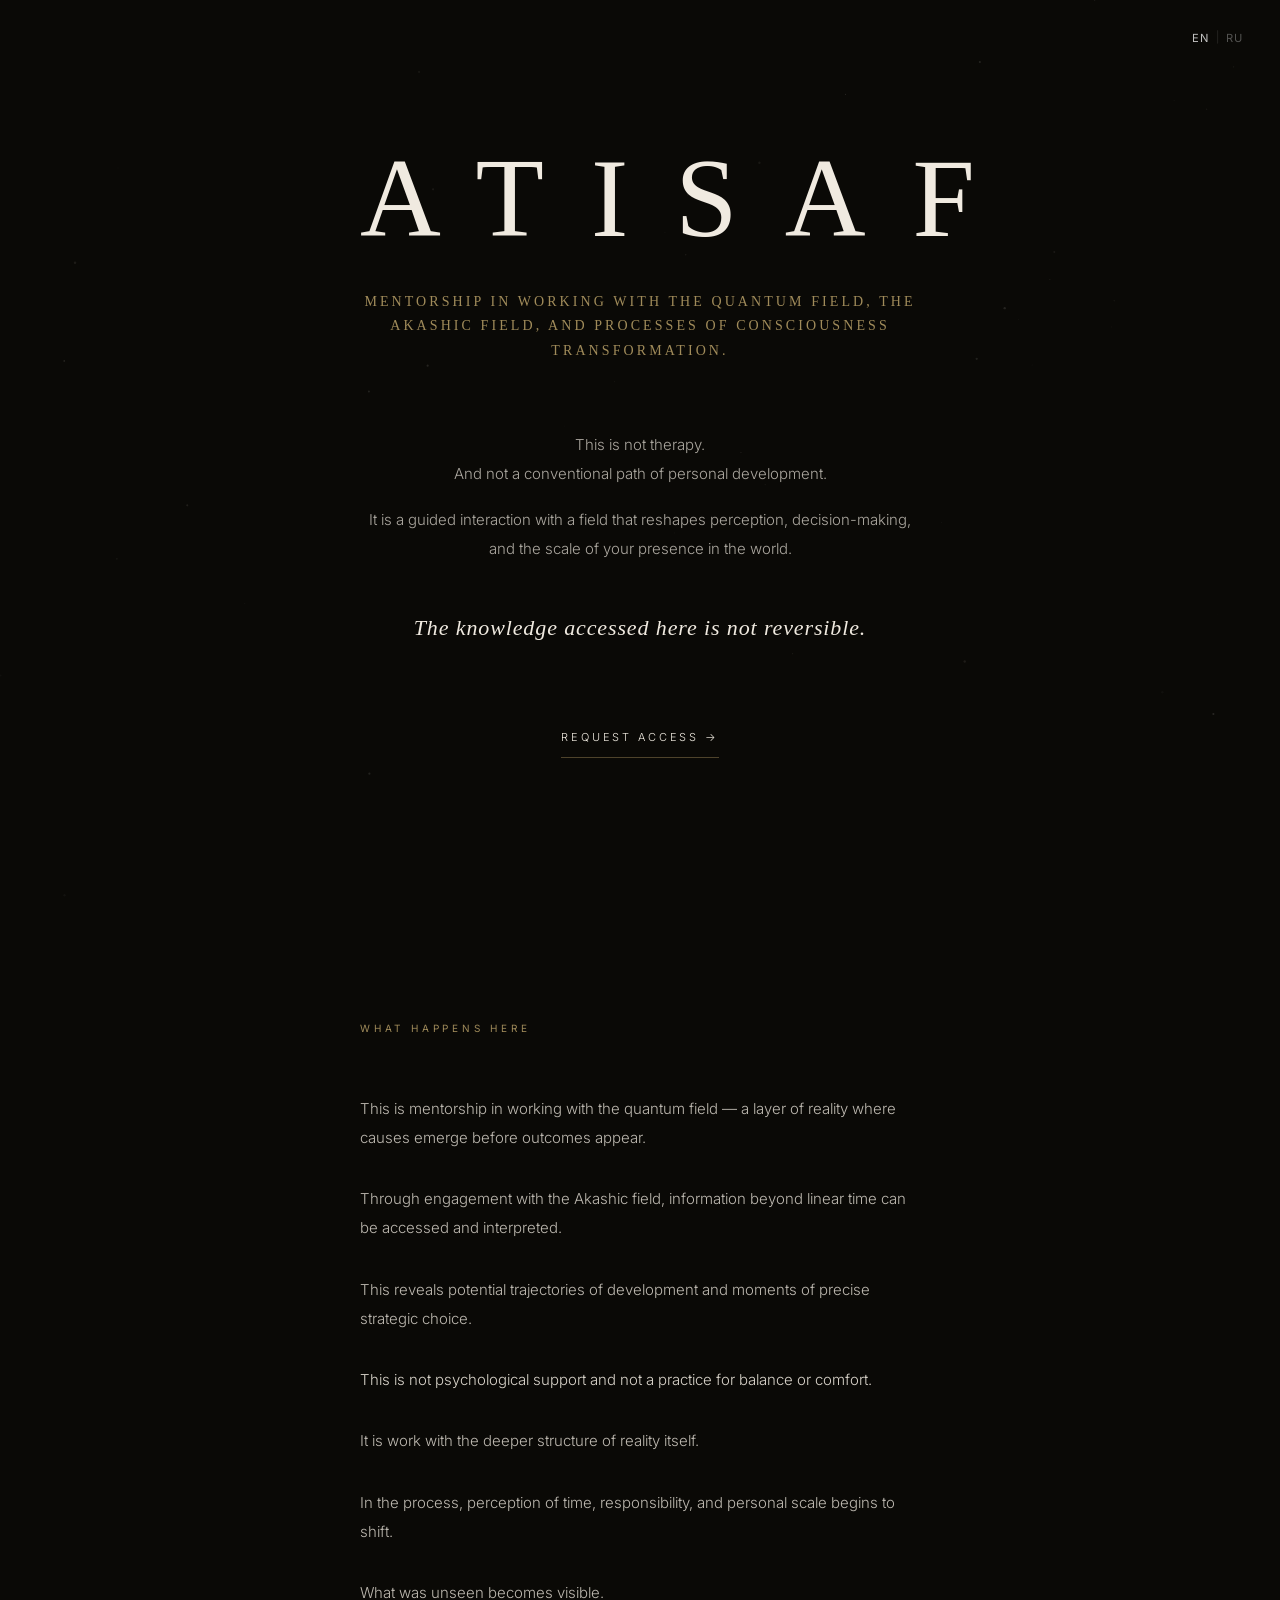
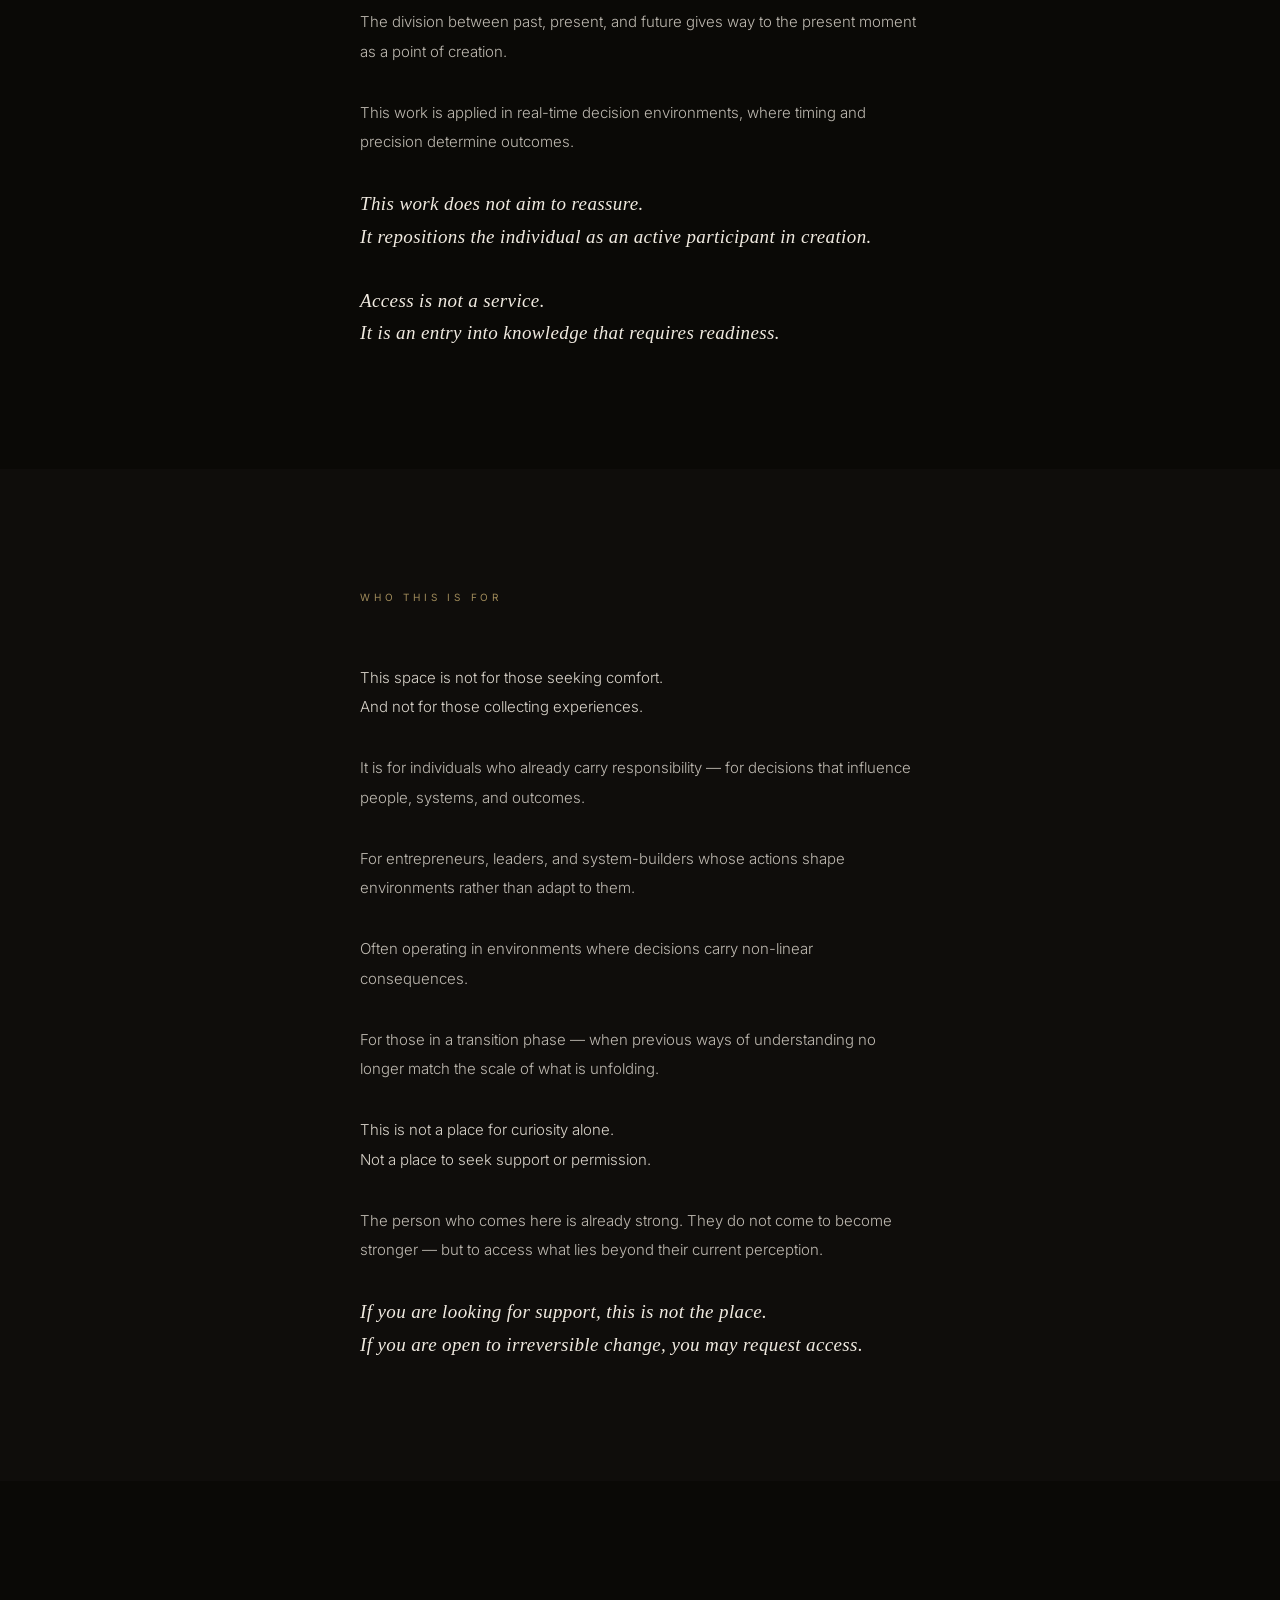
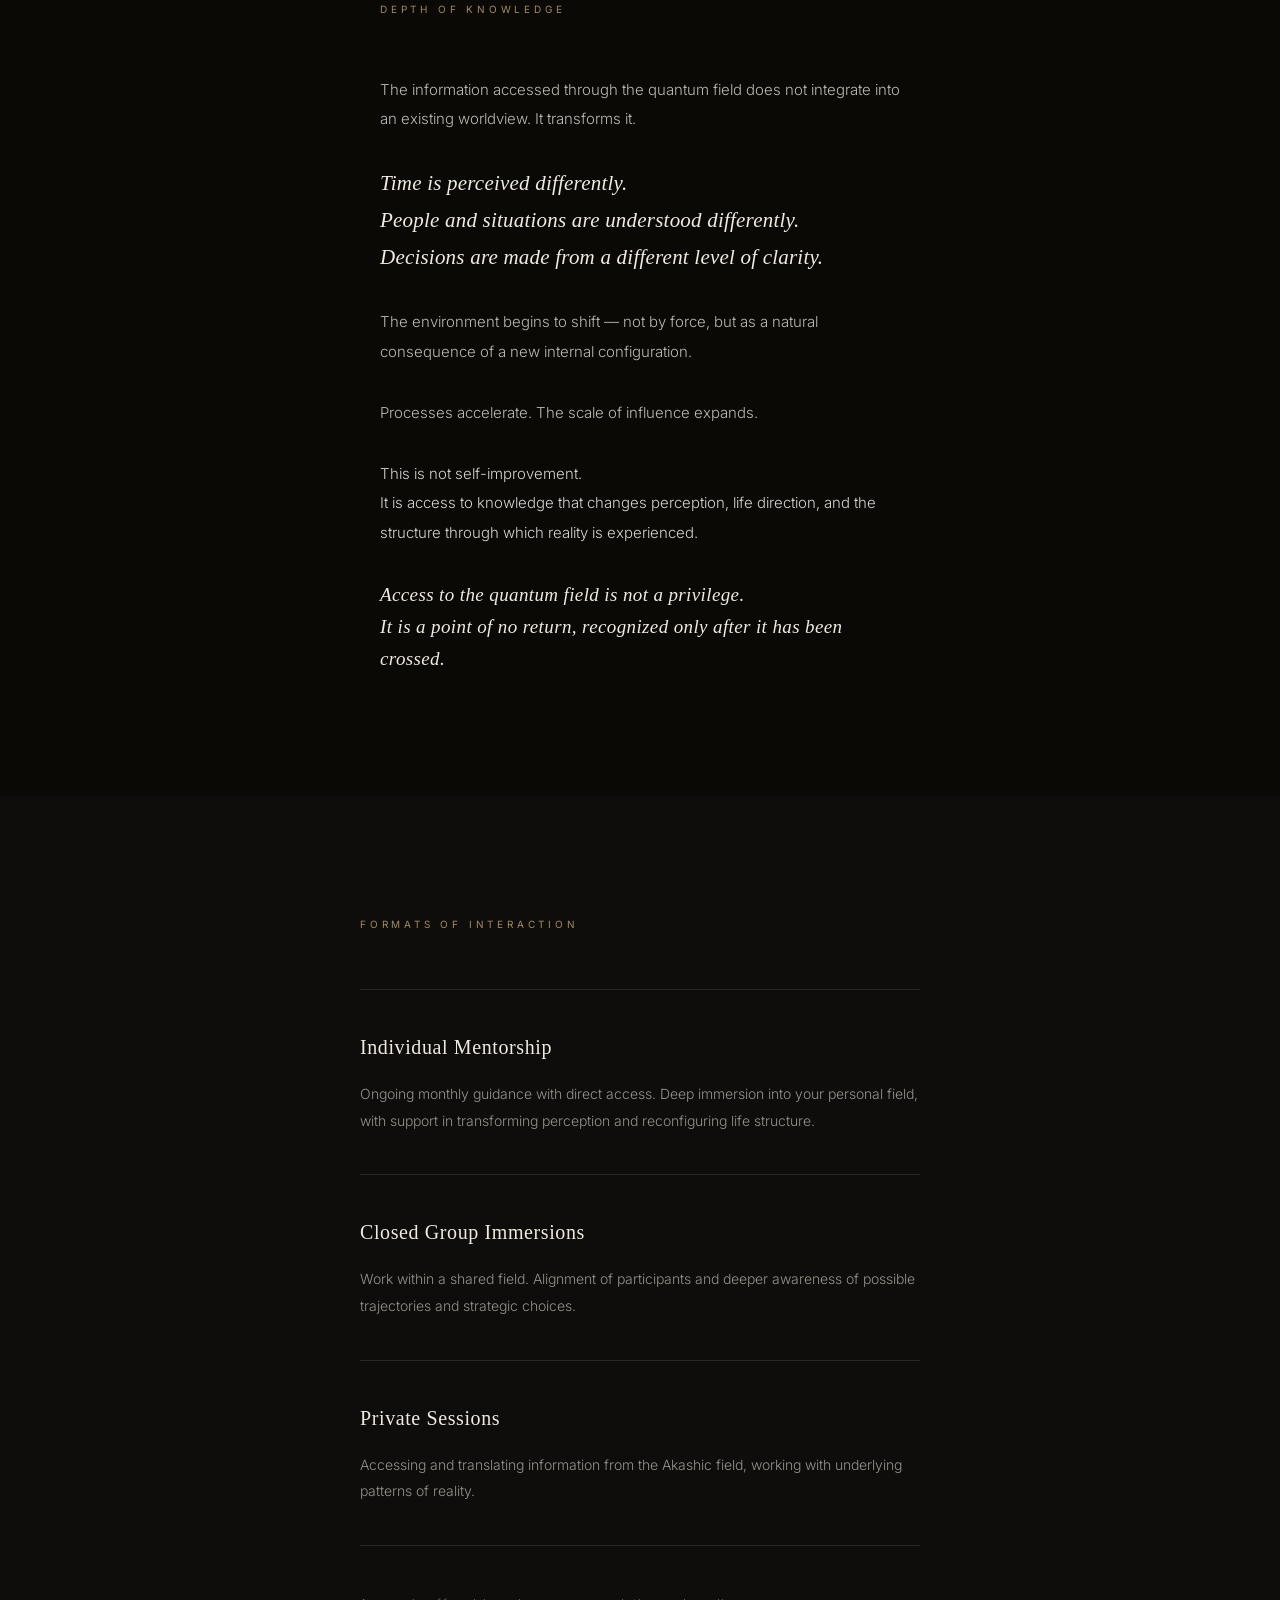
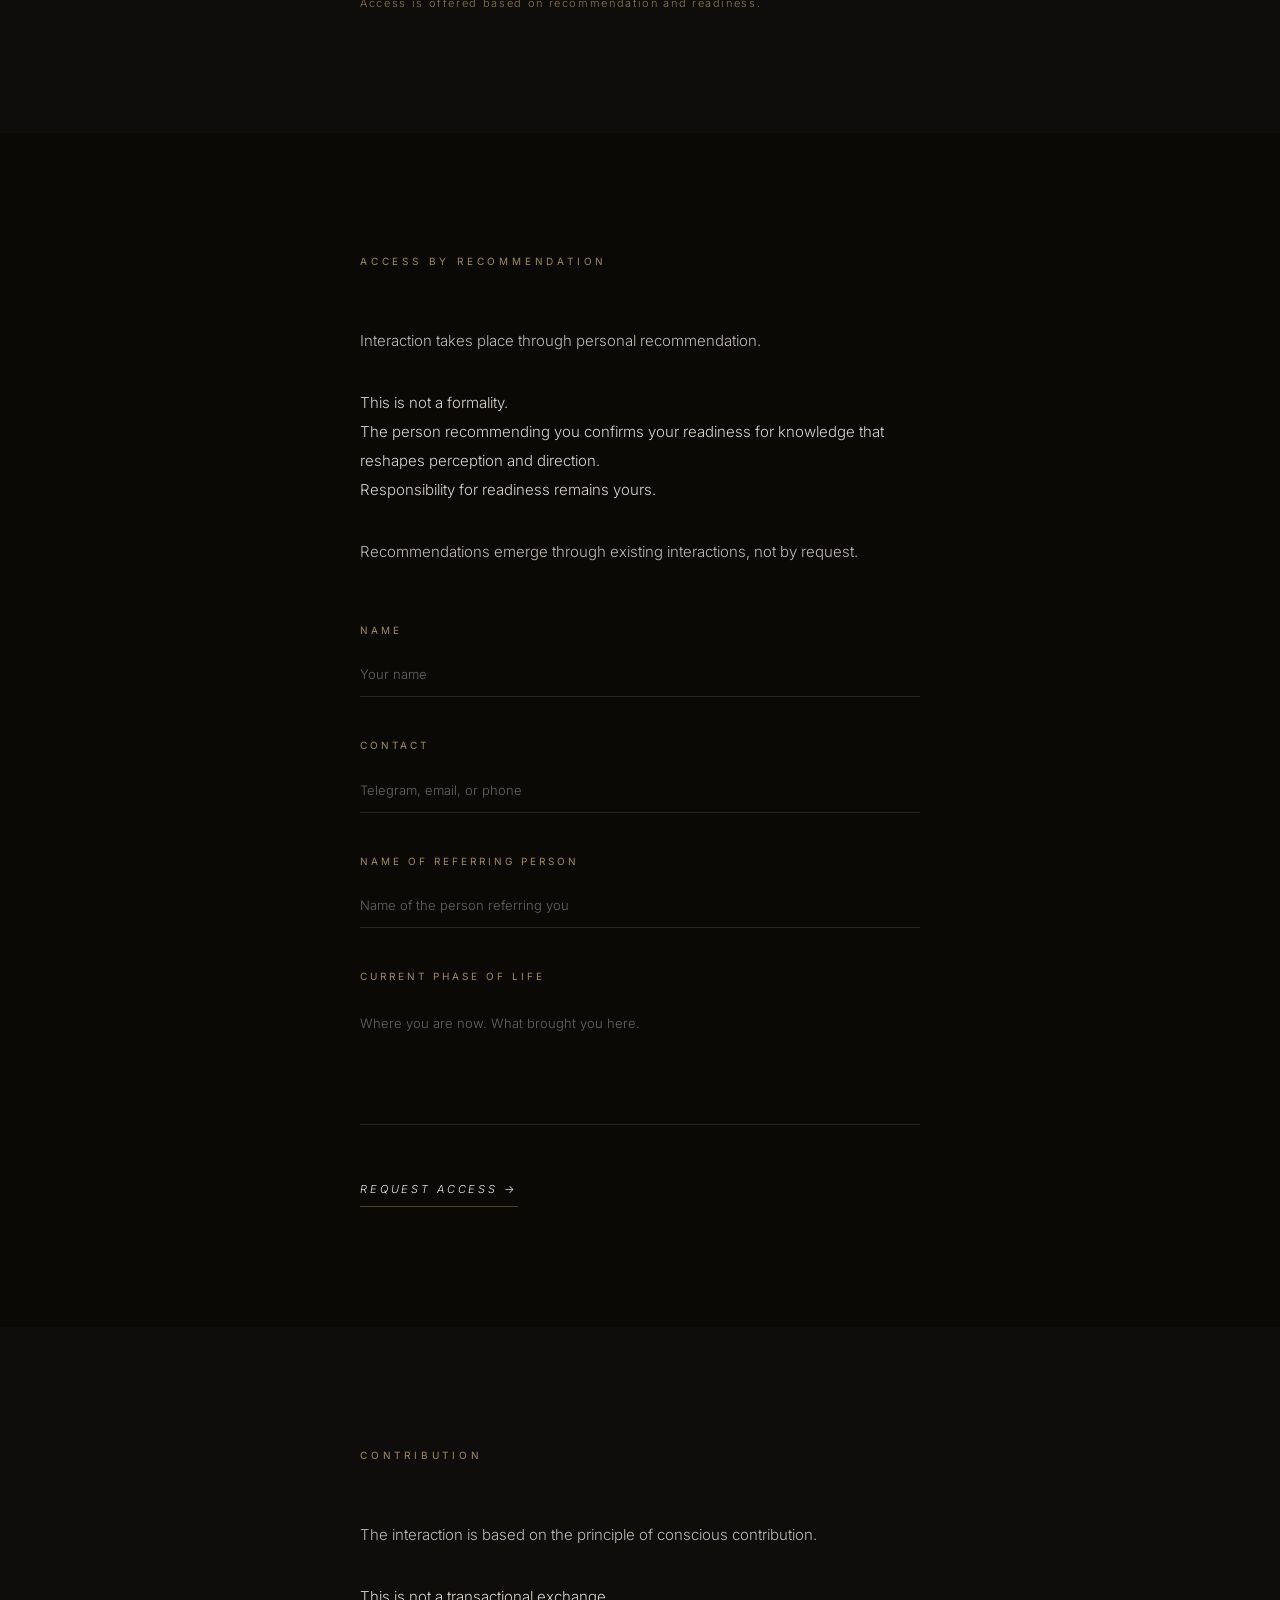
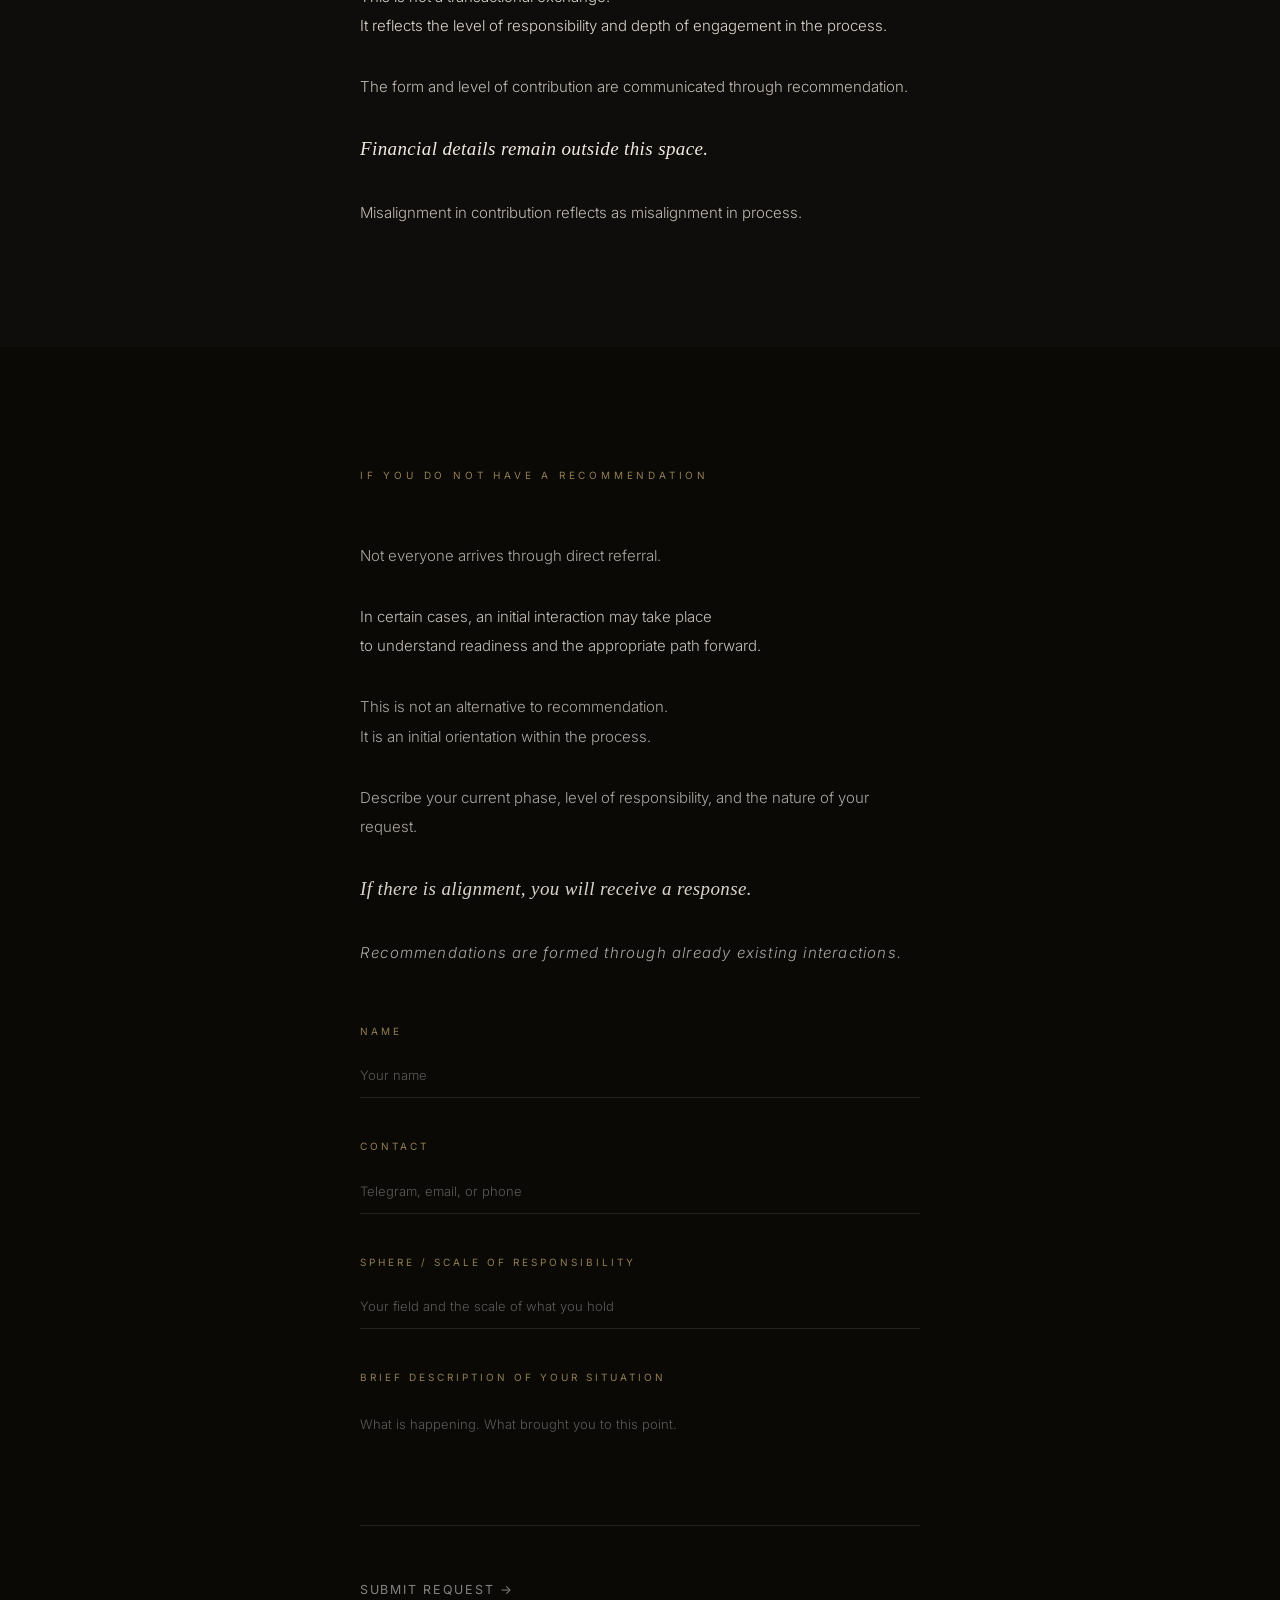
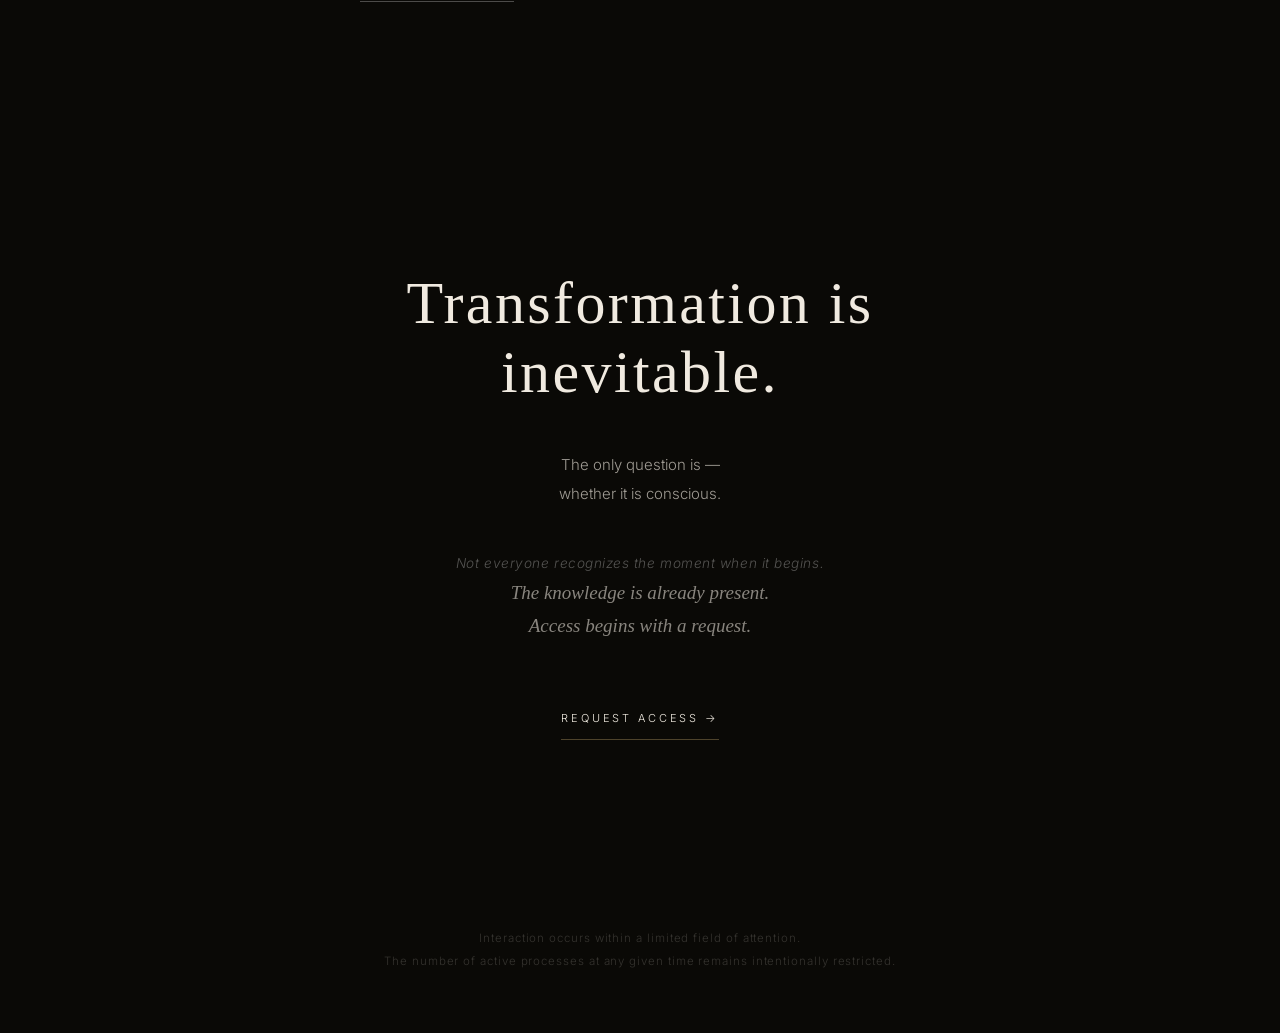
==== Redesign_1/index.html @ b9d3716b "Add Redesign_1: EN/RU i18n, SEO, Schema Markup, authority signals Co-Authored-By: Claude Opus 4.6 (1" ====
<!DOCTYPE html>
<html lang="en">
<head>
    <meta charset="UTF-8">
    <meta name="viewport" content="width=device-width, initial-scale=1.0">
    <meta name="description" content="Mentorship in working with the quantum field and Akashic field. A private space for those ready for irreversible shifts in perception, decision-making, and life direction.">
    <meta name="keywords" content="quantum field mentorship, Akashic field, consciousness transformation, decision-making, perception, leadership">
    <meta property="og:title" content="Mentorship in the Quantum Field">
    <meta property="og:description" content="A private space for working with perception, decision-making, and the deeper structure of reality.">
    <meta property="og:type" content="website">
    <meta property="og:url" content="https://dimyanusa.github.io/2_project/Redesign_1/">
    <meta name="twitter:card" content="summary_large_image">
    <title>Quantum Field Mentorship | Akashic Field &amp; Consciousness Work</title>
    <script type="application/ld+json">
    {
      "@context": "https://schema.org",
      "@type": "Person",
      "name": "Atisaf",
      "description": "Mentorship in the quantum field and Akashic field, focused on consciousness transformation, perception, and decision-making.",
      "url": "https://dimyanusa.github.io/2_project/Redesign_1/",
      "knowsAbout": ["Quantum Field","Akashic Field","Consciousness Transformation","Decision-Making","Perception","Leadership Development"],
      "offers": {
        "@type": "Service",
        "name": "Quantum Field Mentorship",
        "description": "Private mentorship for individuals working with perception, decision-making, and the deeper structure of reality."
      }
    }
    </script>
    <script type="application/ld+json">
    {
      "@context": "https://schema.org",
      "@type": "Service",
      "name": "Quantum Field Mentorship",
      "provider": { "@type": "Person", "name": "Atisaf" },
      "areaServed": "Global",
      "serviceType": "Private Mentorship",
      "description": "Mentorship in the quantum field and Akashic field, focused on consciousness, perception, and strategic decision-making."
    }
    </script>
    <link rel="preconnect" href="https://fonts.googleapis.com">
    <link rel="preconnect" href="https://fonts.gstatic.com" crossorigin>
    <link href="https://fonts.googleapis.com/css2?family=Cormorant+Garant:ital,wght@0,300;0,400;1,300;1,400&family=Inter:wght@300;400&display=swap" rel="stylesheet">
    <link rel="stylesheet" href="style.css">
</head>
<body>

    <div class="lang-switcher">
      <button class="lang-btn active" data-lang="en" onclick="applyLang('en')">EN</button>
      <span class="lang-sep">|</span>
      <button class="lang-btn" data-lang="ru" onclick="applyLang('ru')">RU</button>
    </div>

    <!-- ══════════════════════════════════════
         СЕКЦИЯ 0: HERO
    ══════════════════════════════════════ -->
    <section id="hero">
        <canvas id="particles-canvas"></canvas>
        <div class="hero-inner">
            <div class="hero-brand fade-in" data-i18n="heroBrand">ATISAF</div>
            <h1 style="position:absolute;width:1px;height:1px;overflow:hidden;opacity:0;pointer-events:none;">
              Mentorship in the Quantum Field, Akashic Field, and Consciousness Transformation
            </h1>
            <div class="hero-tagline fade-in delay-1" data-i18n="heroTagline">Mentorship in working with the quantum field, the Akashic field, and processes of consciousness transformation.</div>
            <div class="hero-body fade-in delay-2">
                <p data-i18n="heroBody1">This is not therapy.<br>And not a conventional path of personal development.</p>
                <p data-i18n="heroBody2">It is a guided interaction with a field that reshapes perception, decision-making, and the scale of your presence in the world.</p>
                <p class="hero-key" data-i18n="heroKey">The knowledge accessed here is <em>not reversible</em>.</p>
            </div>
            <a href="#recommendation" class="btn-cta fade-in delay-3" data-i18n="heroCta">Request access →</a>
        </div>
    </section>

    <!-- ══════════════════════════════════════
         СЕКЦИЯ 1: ЧТО ЗДЕСЬ ПРОИСХОДИТ
    ══════════════════════════════════════ -->
    <section class="section" id="what">
        <div class="container">
            <div class="fade-in">
                <h2 class="section-label" data-i18n="label1">What Happens Here</h2>
                <div class="prose">
                    <p data-i18n="s1p1">This is mentorship in working with the quantum field — a layer of reality where causes emerge before outcomes appear.</p>
                    <p data-i18n="s1p2">Through engagement with the Akashic field, information beyond linear time can be accessed and interpreted.</p>
                    <p data-i18n="s1p3">This reveals potential trajectories of development and moments of precise strategic choice.</p>
                    <p class="stmt-pair" data-i18n="s1p4">This is not psychological support and not a practice for balance or comfort.</p>
                    <p data-i18n="s1p5">It is work with the deeper structure of reality itself.</p>
                    <p data-i18n="s1p6">In the process, perception of time, responsibility, and personal scale begins to shift.</p>
                    <p data-i18n="s1p7">What was unseen becomes visible.<br>The division between past, present, and future gives way to the present moment as a point of creation.</p>
                    <p data-i18n="s1practice">This work is applied in real-time decision environments, where timing and precision determine outcomes.</p>
                    <p class="stmt-key" data-i18n="s1key1">This work does not aim to reassure.<br>It repositions the individual as an active participant in creation.</p>
                    <p class="stmt-key" data-i18n="s1key2">Access is not a service.<br>It is an entry into knowledge that requires readiness.</p>
                </div>
            </div>
        </div>
    </section>

    <!-- ══════════════════════════════════════
         СЕКЦИЯ 2: ДЛЯ КОГО
    ══════════════════════════════════════ -->
    <section class="section section-alt" id="for-whom">
        <div class="container">
            <div class="fade-in">
                <h2 class="section-label" data-i18n="label2">Who This Is For</h2>
                <div class="prose">
                    <p class="stmt-pair" data-i18n="s2p1">This space is not for those seeking comfort.<br>And not for those collecting experiences.</p>
                    <p data-i18n="s2p2">It is for individuals who already carry responsibility — for decisions that influence people, systems, and outcomes.</p>
                    <p data-i18n="s2p3">For entrepreneurs, leaders, and system-builders whose actions shape environments rather than adapt to them.</p>
                    <p data-i18n="s2stakes">Often operating in environments where decisions carry non-linear consequences.</p>
                    <p data-i18n="s2p4">For those in a transition phase — when previous ways of understanding no longer match the scale of what is unfolding.</p>
                    <p class="stmt-pair" data-i18n="s2p5">This is not a place for curiosity alone.<br>Not a place to seek support or permission.</p>
                    <p data-i18n="s2p6">The person who comes here is already strong. They do not come to become stronger — but to access what lies beyond their current perception.</p>
                    <p class="stmt-key" data-i18n="s2key">If you are looking for support, this is not the place.<br>If you are open to irreversible change, you may request access.</p>
                </div>
            </div>
        </div>
    </section>

    <!-- ══════════════════════════════════════
         СЕКЦИЯ 3: ГЛУБИНА ЗНАНИЯ
    ══════════════════════════════════════ -->
    <section class="section" id="depth">
        <div class="container">
            <div class="fade-in">
                <h2 class="section-label" data-i18n="label3">Depth of Knowledge</h2>
                <div class="prose">
                    <p data-i18n="s3p1">The information accessed through the quantum field does not integrate into an existing worldview. It transforms it.</p>
                    <p class="stmt-triple" data-i18n="s3triple">Time is perceived differently.<br>People and situations are understood differently.<br>Decisions are made from a different level of clarity.</p>
                    <p data-i18n="s3p2">The environment begins to shift — not by force, but as a natural consequence of a new internal configuration.</p>
                    <p data-i18n="s3p3">Processes accelerate. The scale of influence expands.</p>
                    <p class="stmt-pair" data-i18n="s3p4">This is not self-improvement.<br>It is access to knowledge that changes perception, life direction, and the structure through which reality is experienced.</p>
                    <p class="stmt-key" data-i18n="s3key">Access to the quantum field is not a privilege.<br>It is a <em>point of no return</em>, recognized only after it has been crossed.</p>
                </div>
            </div>
        </div>
    </section>

    <!-- ══════════════════════════════════════
         СЕКЦИЯ 4: ФОРМАТЫ ВЗАИМОДЕЙСТВИЯ
    ══════════════════════════════════════ -->
    <section class="section section-alt" id="formats">
        <div class="container">
            <div class="fade-in">
                <h2 class="section-label" data-i18n="label4">Formats of Interaction</h2>
                <div class="formats-list">
                    <div class="format-item">
                        <h3 class="format-name" data-i18n="format1name">Individual Mentorship</h3>
                        <div class="format-desc" data-i18n="format1desc">Ongoing monthly guidance with direct access. Deep immersion into your personal field, with support in transforming perception and reconfiguring life structure.</div>
                    </div>
                    <div class="format-item">
                        <h3 class="format-name" data-i18n="format2name">Closed Group Immersions</h3>
                        <div class="format-desc" data-i18n="format2desc">Work within a shared field. Alignment of participants and deeper awareness of possible trajectories and strategic choices.</div>
                    </div>
                    <div class="format-item">
                        <h3 class="format-name" data-i18n="format3name">Private Sessions</h3>
                        <div class="format-desc" data-i18n="format3desc">Accessing and translating information from the Akashic field, working with underlying patterns of reality.</div>
                    </div>
                </div>
                <p class="formats-note" data-i18n="formatsNote">Access is offered based on recommendation and readiness.</p>
            </div>
        </div>
    </section>

    <!-- ══════════════════════════════════════
         СЕКЦИЯ 5: ВХОД ПО РЕКОМЕНДАЦИИ
    ══════════════════════════════════════ -->
    <section class="section" id="recommendation">
        <div class="container">
            <div class="fade-in">
                <h2 class="section-label" data-i18n="label5">Access by Recommendation</h2>
                <div class="prose form-intro">
                    <p data-i18n="s5p1">Interaction takes place through personal recommendation.</p>
                    <p class="stmt-pair" data-i18n="s5p2">This is not a formality.<br>The person recommending you confirms your readiness for knowledge that reshapes perception and direction.<br>Responsibility for readiness remains yours.</p>
                    <p data-i18n="s5p3">Recommendations emerge through existing interactions, not by request.</p>
                </div>

                <form id="access-form" action="https://formspree.io/f/mlgwkkbw" method="POST">
                    <div class="field">
                        <label for="name" data-i18n-label="fieldName">Name</label>
                        <input type="text" id="name" name="name" placeholder="Your name" data-i18n-placeholder="placeholderName" required autocomplete="off">
                    </div>
                    <div class="field">
                        <label for="contact" data-i18n-label="fieldContact">Contact</label>
                        <input type="text" id="contact" name="contact" placeholder="Telegram, email, or phone" data-i18n-placeholder="placeholderContact" required autocomplete="off">
                    </div>
                    <div class="field">
                        <label for="recommender" data-i18n-label="fieldRecommender">Name of referring person</label>
                        <input type="text" id="recommender" name="recommender" placeholder="Name of the person referring you" data-i18n-placeholder="placeholderRecommender" required autocomplete="off">
                    </div>
                    <div class="field">
                        <label for="phase" data-i18n-label="fieldPhase">Current phase of life</label>
                        <textarea id="phase" name="phase" rows="4" placeholder="Where you are now. What brought you here." data-i18n-placeholder="placeholderPhase" required></textarea>
                    </div>
                    <div class="field-submit">
                        <button type="submit" class="btn-cta" data-i18n="btnSubmit"><em>Request access</em> →</button>
                    </div>
                </form>

                <div id="form-success" class="form-success" style="display:none;">
                    <p data-i18n="formSuccess">Request received.<br>Further interaction depends on alignment and will follow where appropriate.</p>
                </div>
            </div>
        </div>
    </section>

    <!-- ══════════════════════════════════════
         СЕКЦИЯ 6: ВКЛАД
    ══════════════════════════════════════ -->
    <section class="section section-alt" id="offering">
        <div class="container">
            <div class="fade-in">
                <h2 class="section-label" data-i18n="label6">Contribution</h2>
                <div class="prose">
                    <p data-i18n="s6p1">The interaction is based on the principle of conscious contribution.</p>
                    <p class="stmt-pair" data-i18n="s6p2">This is not a transactional exchange.<br>It reflects the level of responsibility and depth of engagement in the process.</p>
                    <p data-i18n="s6p3">The form and level of contribution are communicated through recommendation.</p>
                    <p class="stmt-key" data-i18n="s6key">Financial details remain outside this space.</p>
                    <p data-i18n="s6final">Misalignment in contribution reflects as misalignment in process.</p>
                </div>
            </div>
        </div>
    </section>

    <!-- ══════════════════════════════════════
         СЕКЦИЯ 7: ЕСЛИ У ВАС НЕТ РЕКОМЕНДАЦИИ
    ══════════════════════════════════════ -->
    <section class="section" id="no-recommendation">
        <div class="container">
            <div class="fade-in">
                <h2 class="section-label" data-i18n="label7">If You Do Not Have a Recommendation</h2>
                <div class="prose form-intro">
                    <p data-i18n="s7p1">Not everyone arrives through direct referral.</p>
                    <p class="stmt-pair" data-i18n="s7p2">In certain cases, an initial interaction may take place<br>to understand readiness and the appropriate path forward.</p>
                    <p data-i18n="s7p3">This is not an alternative to recommendation.<br>It is an initial orientation within the process.</p>
                    <p data-i18n="s7p4">Describe your current phase, level of responsibility, and the nature of your request.</p>
                    <p class="stmt-key" data-i18n="s7key">If there is alignment, you will receive a response.</p>
                    <p class="orientation-note" data-i18n="s7note">Recommendations are formed through already existing interactions.</p>
                </div>

                <form id="orientation-form" action="https://formspree.io/f/mlgwkkbw" method="POST">
                    <input type="hidden" name="_subject" value="Запрос на ориентацию (без рекомендации)">
                    <div class="field">
                        <label for="or-name" data-i18n-label="fieldName">Name</label>
                        <input type="text" id="or-name" name="name" required autocomplete="off" placeholder="Your name" data-i18n-placeholder="placeholderName">
                    </div>
                    <div class="field">
                        <label for="or-contact" data-i18n-label="fieldContact">Contact</label>
                        <input type="text" id="or-contact" name="contact" required autocomplete="off" placeholder="Telegram, email, or phone" data-i18n-placeholder="placeholderContact">
                    </div>
                    <div class="field">
                        <label for="or-scope" data-i18n-label="fieldScope">Sphere / scale of responsibility</label>
                        <input type="text" id="or-scope" name="scope" required autocomplete="off" placeholder="Your field and the scale of what you hold" data-i18n-placeholder="placeholderScope">
                    </div>
                    <div class="field">
                        <label for="or-situation" data-i18n-label="fieldSituation">Brief description of your situation</label>
                        <textarea id="or-situation" name="situation" rows="4" required placeholder="What is happening. What brought you to this point." data-i18n-placeholder="placeholderSituation"></textarea>
                    </div>
                    <div class="field-submit">
                        <button type="submit" class="btn-orientation" data-i18n="btnOrientation">Submit request →</button>
                    </div>
                </form>

                <div id="orientation-success" class="form-success" style="display:none;">
                    <p data-i18n="orientationSuccess">Your request has been received.<br>If there is alignment, you will hear back.</p>
                </div>
            </div>
        </div>
    </section>

    <!-- ══════════════════════════════════════
         СЕКЦИЯ 8: ФИНАЛЬНЫЙ ЭКРАН
    ══════════════════════════════════════ -->
    <section id="final">
        <div class="final-inner fade-in">
            <p class="final-title" data-i18n="finalTitle">Transformation is inevitable.</p>
            <p class="final-sub" data-i18n="finalSub">The only question is —<br>whether it is conscious.</p>
            <p class="final-extra" data-i18n="finalExtra">Not everyone recognizes the moment when it begins.</p>
            <p class="final-note" data-i18n="finalNote">The knowledge is already present.<br>Access begins with a request.</p>
            <a href="#recommendation" class="btn-cta" data-i18n="finalCta">Request access →</a>
        </div>
    </section>

    <div class="authority-signal">
      <p>Interaction occurs within a limited field of attention.</p>
      <p>The number of active processes at any given time remains intentionally restricted.</p>
    </div>
    <script src="main.js"></script>
    <script src="i18n.js"></script>
</body>
</html>
---- Redesign_1/style.css ----
/* ============================================================
   АТИСАФ — style.css
   Дизайн-концепция «Поле» | Тёмный минимализм
   ============================================================ */

:root {
    --bg:        #0A0906;
    --bg-alt:    #0F0D0B;
    --text:      #F0EAE0;
    --accent:    #A08B5A;
    --muted:     rgba(240, 234, 224, 0.4);
    --line:      #2A2520;
    --serif:     'Cormorant Garant', Georgia, serif;
    --sans:      'Inter', system-ui, sans-serif;
}

/* ── RESET ─────────────────────────────────── */
*, *::before, *::after {
    box-sizing: border-box;
    margin: 0;
    padding: 0;
}

html {
    scroll-behavior: smooth;
}

body {
    background-color: var(--bg);
    color: var(--text);
    font-family: var(--sans);
    font-weight: 300;
    font-size: 16px;
    line-height: 1.75;
    -webkit-font-smoothing: antialiased;
    -moz-osx-font-smoothing: grayscale;
}

/* ── SCROLLBAR ──────────────────────────────── */
::-webkit-scrollbar { width: 3px; }
::-webkit-scrollbar-track { background: var(--bg); }
::-webkit-scrollbar-thumb { background: var(--line); }

/* ── LAYOUT ─────────────────────────────────── */
.container {
    max-width: 640px;
    margin: 0 auto;
    padding: 0 40px;
}

.section {
    padding: 120px 0;
}

.section-alt {
    background-color: var(--bg-alt);
}

/* ── SECTION LABEL ──────────────────────────── */
.section-label {
    font-family: var(--sans);
    font-size: 10px;
    font-weight: 400;
    letter-spacing: 0.38em;
    text-transform: uppercase;
    color: var(--accent);
    margin-bottom: 56px;
}

/* ── PROSE TEXT ─────────────────────────────── */
.prose p {
    font-size: 15px;
    font-weight: 300;
    line-height: 1.95;
    color: var(--text);
    opacity: 0.78;
    margin-bottom: 32px;
}

.prose p:last-child {
    margin-bottom: 0;
}

/* Contrast pairs: "Это не X. / Это Y." */
.stmt-pair {
    opacity: 0.9 !important;
}

/* Triple rhythm in italics */
.stmt-triple {
    font-family: var(--serif) !important;
    font-style: italic !important;
    font-size: 21px !important;
    line-height: 1.75 !important;
    opacity: 1 !important;
    color: var(--text) !important;
    letter-spacing: 0.01em;
}

/* Key declarations */
.stmt-key {
    font-family: var(--serif) !important;
    font-style: italic !important;
    font-size: 19px !important;
    line-height: 1.7 !important;
    opacity: 1 !important;
    color: var(--text) !important;
    letter-spacing: 0.02em;
}

/* ══════════════════════════════════════════════
   HERO
══════════════════════════════════════════════ */
#hero {
    position: relative;
    min-height: 100vh;
    display: flex;
    align-items: center;
    justify-content: center;
    overflow: hidden;
    text-align: center;
}

#particles-canvas {
    position: absolute;
    inset: 0;
    z-index: 0;
}

.hero-inner {
    position: relative;
    z-index: 1;
    max-width: 640px;
    padding: 80px 40px;
}

.hero-brand {
    font-family: var(--serif);
    font-weight: 300;
    font-size: clamp(54px, 13vw, 112px);
    letter-spacing: 0.42em;
    color: var(--text);
    margin-bottom: 36px;
    line-height: 1;
}

.hero-tagline {
    font-family: var(--serif);
    font-weight: 300;
    font-size: clamp(11px, 1.6vw, 14px);
    letter-spacing: 0.22em;
    text-transform: uppercase;
    color: var(--accent);
    margin-bottom: 68px;
}

.hero-body {
    margin-bottom: 72px;
}

.hero-body p {
    font-size: 15px;
    font-weight: 300;
    color: var(--text);
    opacity: 0.7;
    margin-bottom: 18px;
    line-height: 1.9;
}

.hero-key {
    font-family: var(--serif) !important;
    font-style: italic !important;
    font-size: 22px !important;
    opacity: 1 !important;
    margin-top: 44px !important;
    color: var(--text) !important;
    letter-spacing: 0.04em;
}

/* ══════════════════════════════════════════════
   CTA BUTTON
══════════════════════════════════════════════ */
.btn-cta {
    display: inline-block;
    font-family: var(--sans);
    font-size: 11px;
    font-weight: 300;
    letter-spacing: 0.26em;
    text-transform: uppercase;
    color: var(--text);
    text-decoration: none;
    padding-bottom: 10px;
    border-bottom: 1px solid rgba(160, 139, 90, 0.45);
    transition: border-color 0.5s ease;
    cursor: pointer;
    background: none;
    border-top: none;
    border-left: none;
    border-right: none;
    outline: none;
}

.btn-cta:hover {
    border-bottom-color: var(--accent);
}

button.btn-cta {
    padding: 0;
    padding-bottom: 10px;
}

/* ══════════════════════════════════════════════
   FORMATS
══════════════════════════════════════════════ */
.formats-list {
    margin-bottom: 48px;
}

.format-item {
    padding: 40px 0;
    border-bottom: 1px solid var(--line);
}

.format-item:first-child {
    border-top: 1px solid var(--line);
}

.format-name {
    font-family: var(--serif);
    font-weight: 400;
    font-size: 20px;
    letter-spacing: 0.03em;
    color: var(--text);
    margin-bottom: 16px;
}

.format-desc {
    font-size: 14px;
    font-weight: 300;
    line-height: 1.9;
    color: var(--text);
    opacity: 0.6;
}

.formats-note {
    font-size: 11px;
    font-weight: 300;
    letter-spacing: 0.15em;
    color: var(--accent);
    opacity: 0.85;
}

/* ══════════════════════════════════════════════
   FORM
══════════════════════════════════════════════ */
.form-intro {
    margin-bottom: 56px;
}

#access-form {
    display: flex;
    flex-direction: column;
    gap: 40px;
}

.field {
    display: flex;
    flex-direction: column;
    gap: 12px;
}

.field label {
    font-size: 10px;
    font-weight: 400;
    letter-spacing: 0.3em;
    text-transform: uppercase;
    color: var(--accent);
}

.field input,
.field textarea {
    background: transparent;
    border: none;
    border-bottom: 1px solid var(--line);
    color: var(--text);
    font-family: var(--sans);
    font-size: 14px;
    font-weight: 300;
    padding: 14px 0;
    outline: none;
    width: 100%;
    transition: border-color 0.35s ease;
    caret-color: var(--accent);
}

.field input::placeholder,
.field textarea::placeholder {
    color: var(--muted);
    font-size: 13px;
}

.field input:focus,
.field textarea:focus {
    border-bottom-color: var(--accent);
}

.field textarea {
    resize: none;
    line-height: 1.75;
    min-height: 80px;
}

.field-submit {
    padding-top: 8px;
}

.form-success {
    margin-top: 56px;
    padding-top: 56px;
    border-top: 1px solid var(--line);
}

.form-success p {
    font-family: var(--serif);
    font-style: italic;
    font-size: 22px;
    line-height: 1.7;
    color: var(--text);
    opacity: 0.75;
}

/* ══════════════════════════════════════════════
   FINAL SECTION
══════════════════════════════════════════════ */
#final {
    min-height: 85vh;
    display: flex;
    align-items: center;
    justify-content: center;
    text-align: center;
    padding: 120px 40px;
}

.final-inner {
    max-width: 560px;
}

.final-title {
    font-family: var(--serif);
    font-weight: 300;
    font-size: clamp(34px, 6vw, 60px);
    letter-spacing: 0.04em;
    color: var(--text);
    margin-bottom: 44px;
    line-height: 1.15;
}

.final-sub {
    font-size: 15px;
    font-weight: 300;
    color: var(--text);
    opacity: 0.65;
    line-height: 1.9;
    margin-bottom: 44px;
}

.final-note {
    font-family: var(--serif);
    font-style: italic;
    font-size: 19px;
    color: var(--text);
    opacity: 0.55;
    line-height: 1.75;
    margin-bottom: 60px;
}

/* ══════════════════════════════════════════════
   FADE-IN ANIMATION
══════════════════════════════════════════════ */
.fade-in {
    opacity: 0;
    transform: translateY(28px);
    transition: opacity 1s ease, transform 1s ease;
}

.fade-in.delay-1 { transition-delay: 0.25s; }
.fade-in.delay-2 { transition-delay: 0.5s; }
.fade-in.delay-3 { transition-delay: 0.75s; }

.fade-in.visible {
    opacity: 1;
    transform: translateY(0);
}

/* ══════════════════════════════════════════════
   RESPONSIVE
══════════════════════════════════════════════ */
/* ── Блок ориентации (без рекомендации) ── */
#no-recommendation {
    opacity: 0.9;
}

.orientation-note {
    font-size: 0.82em;
    letter-spacing: 0.08em;
    color: rgba(255,255,255,0.35);
    margin-top: 2em;
    font-style: italic;
}

.btn-orientation {
    background: transparent;
    border: none;
    border-bottom: 1px solid rgba(255,255,255,0.3);
    color: rgba(255,255,255,0.55);
    font-family: inherit;
    font-size: 0.78em;
    letter-spacing: 0.14em;
    text-transform: uppercase;
    padding: 0.3em 0;
    cursor: pointer;
    transition: color 0.3s, border-color 0.3s;
}

.btn-orientation:hover {
    color: rgba(255,255,255,0.85);
    border-color: rgba(255,255,255,0.6);
}

#orientation-form {
    display: flex;
    flex-direction: column;
    gap: 40px;
}

@media (max-width: 640px) {
    .section {
        padding: 80px 0;
    }
    .container {
        padding: 0 24px;
    }
    #final {
        padding: 80px 24px;
    }
    .hero-inner {
        padding: 80px 24px;
    }
    .hero-brand {
        letter-spacing: 0.28em;
    }
    .stmt-triple {
        font-size: 18px !important;
    }
    .stmt-key {
        font-size: 17px !important;
    }
}

/* ══════════════════════════════════════════════
   LANGUAGE SWITCHER
══════════════════════════════════════════════ */
.lang-switcher {
    position: fixed;
    top: 28px;
    right: 36px;
    z-index: 100;
    display: flex;
    align-items: center;
    gap: 6px;
}
.lang-btn {
    background: none;
    border: none;
    color: rgba(255,255,255,0.3);
    font-family: inherit;
    font-size: 0.7em;
    letter-spacing: 0.14em;
    cursor: pointer;
    padding: 0;
    transition: color 0.3s;
}
.lang-btn:hover { color: rgba(255,255,255,0.7); }
.lang-btn.active { color: rgba(255,255,255,0.75); }
.lang-sep { color: rgba(255,255,255,0.15); font-size: 0.7em; }

/* ══════════════════════════════════════════════
   DEPTH SECTION NARROW
══════════════════════════════════════════════ */
#depth .container { max-width: 600px; margin: 0 auto; }

/* ══════════════════════════════════════════════
   FINAL EXTRA
══════════════════════════════════════════════ */
.final-extra {
    font-size: 0.85em;
    letter-spacing: 0.04em;
    color: rgba(255,255,255,0.3);
    margin-top: 1.5em;
    font-style: italic;
}

/* ══════════════════════════════════════════════
   AUTHORITY SIGNAL
══════════════════════════════════════════════ */
.authority-signal {
    text-align: center;
    padding: 40px 24px 60px;
    opacity: 0.18;
    font-size: 0.72em;
    letter-spacing: 0.08em;
    line-height: 2;
}
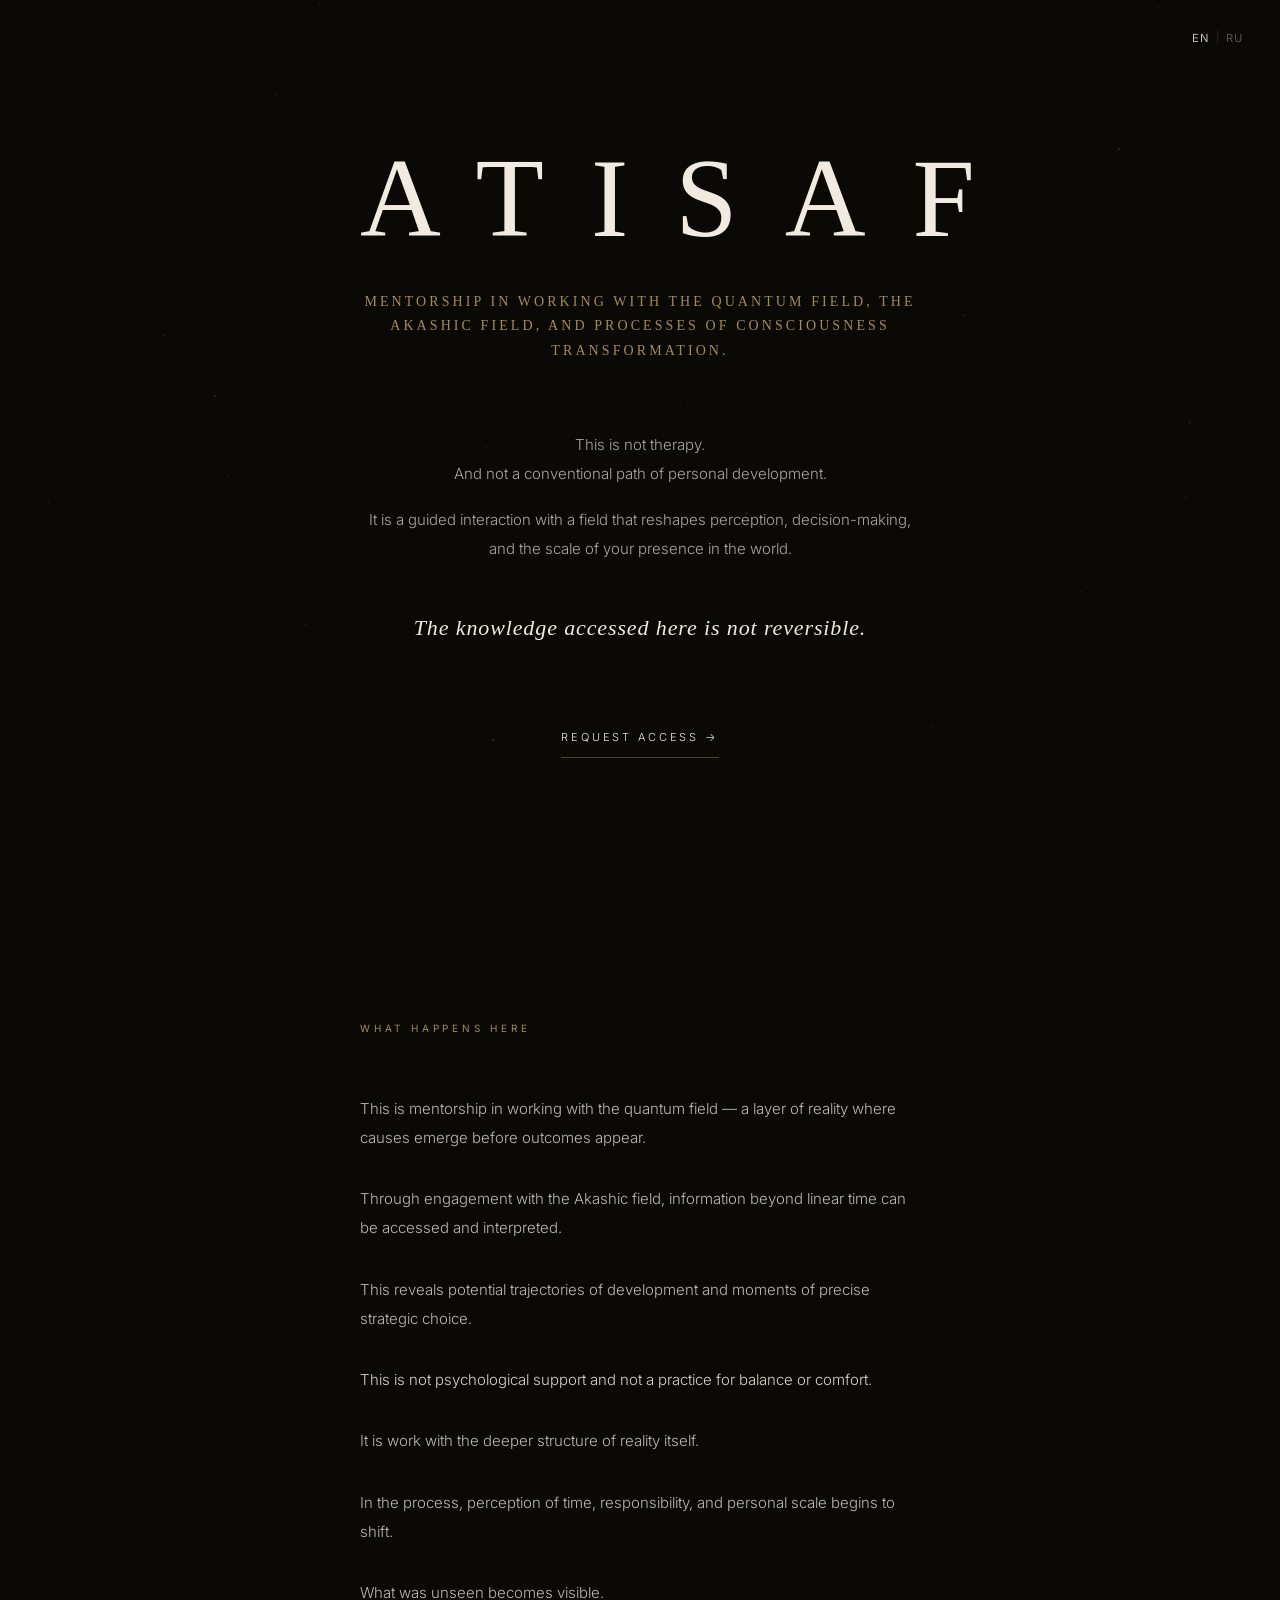
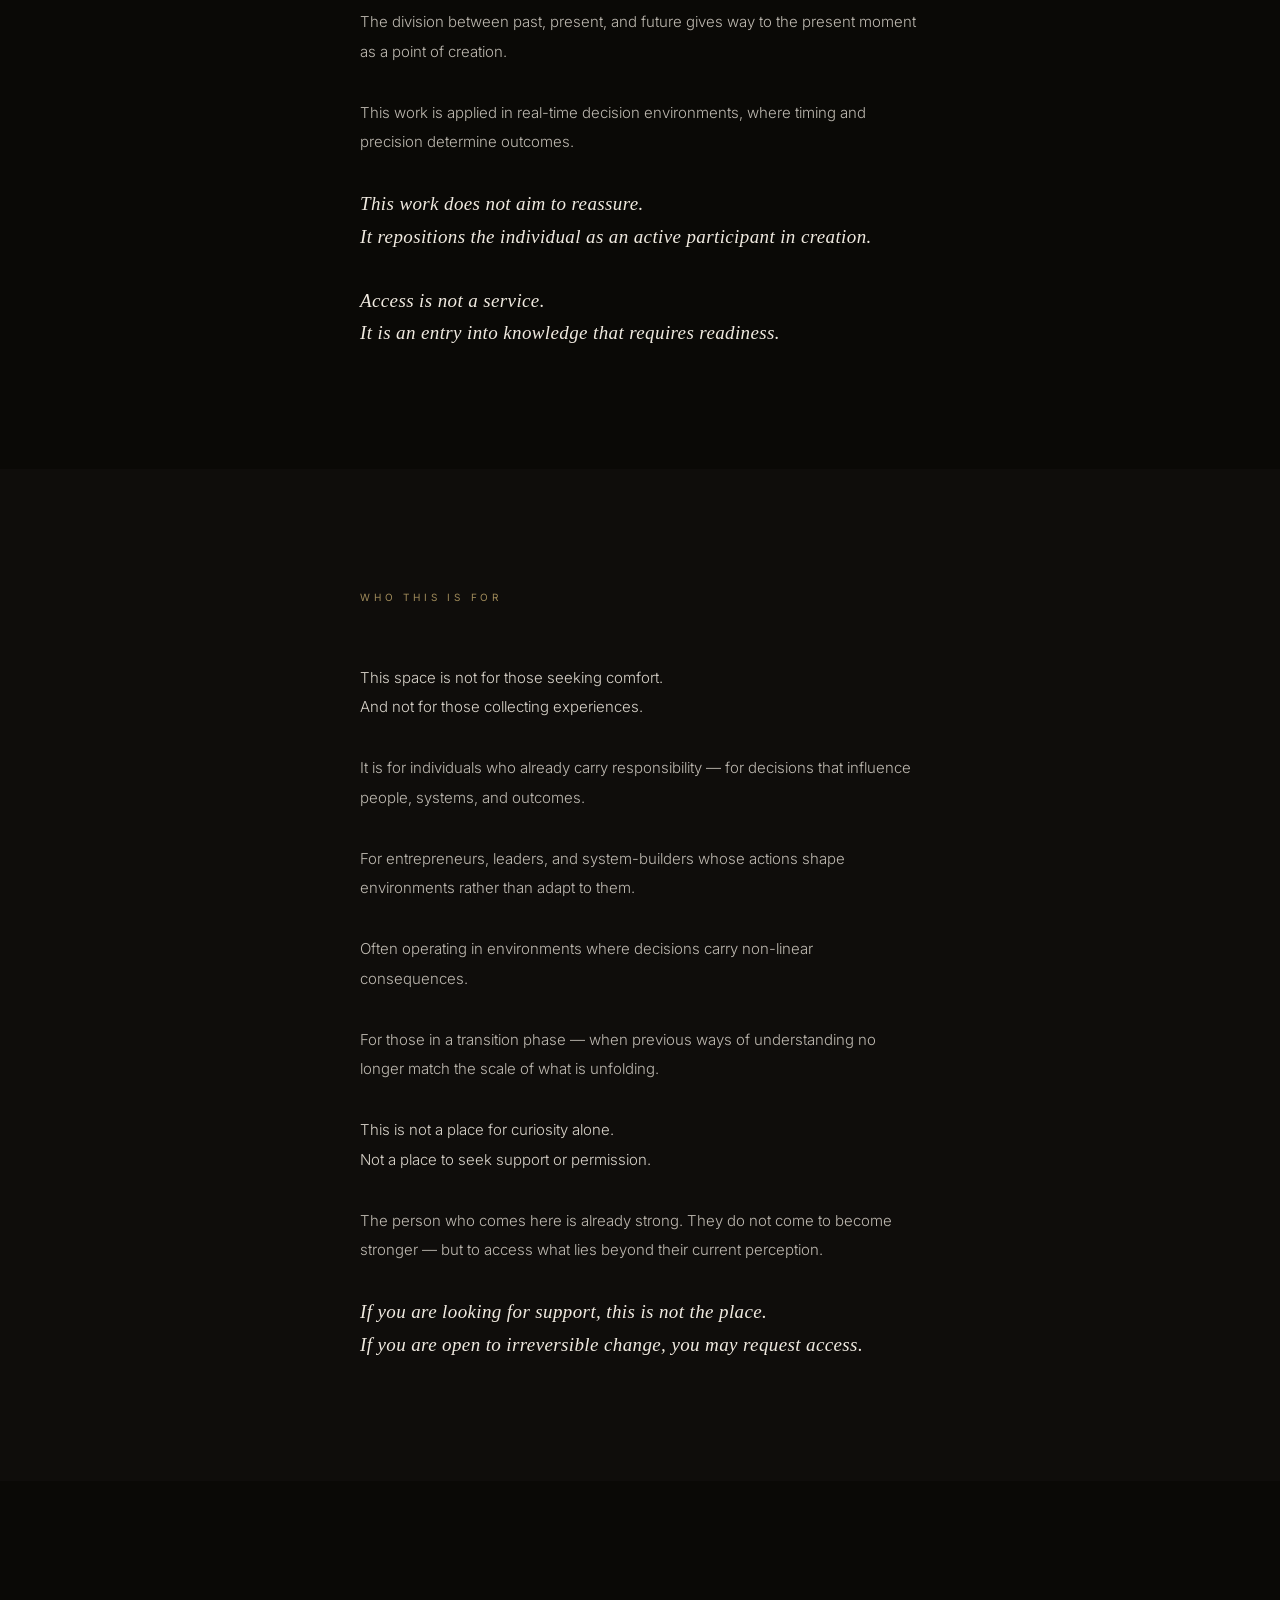
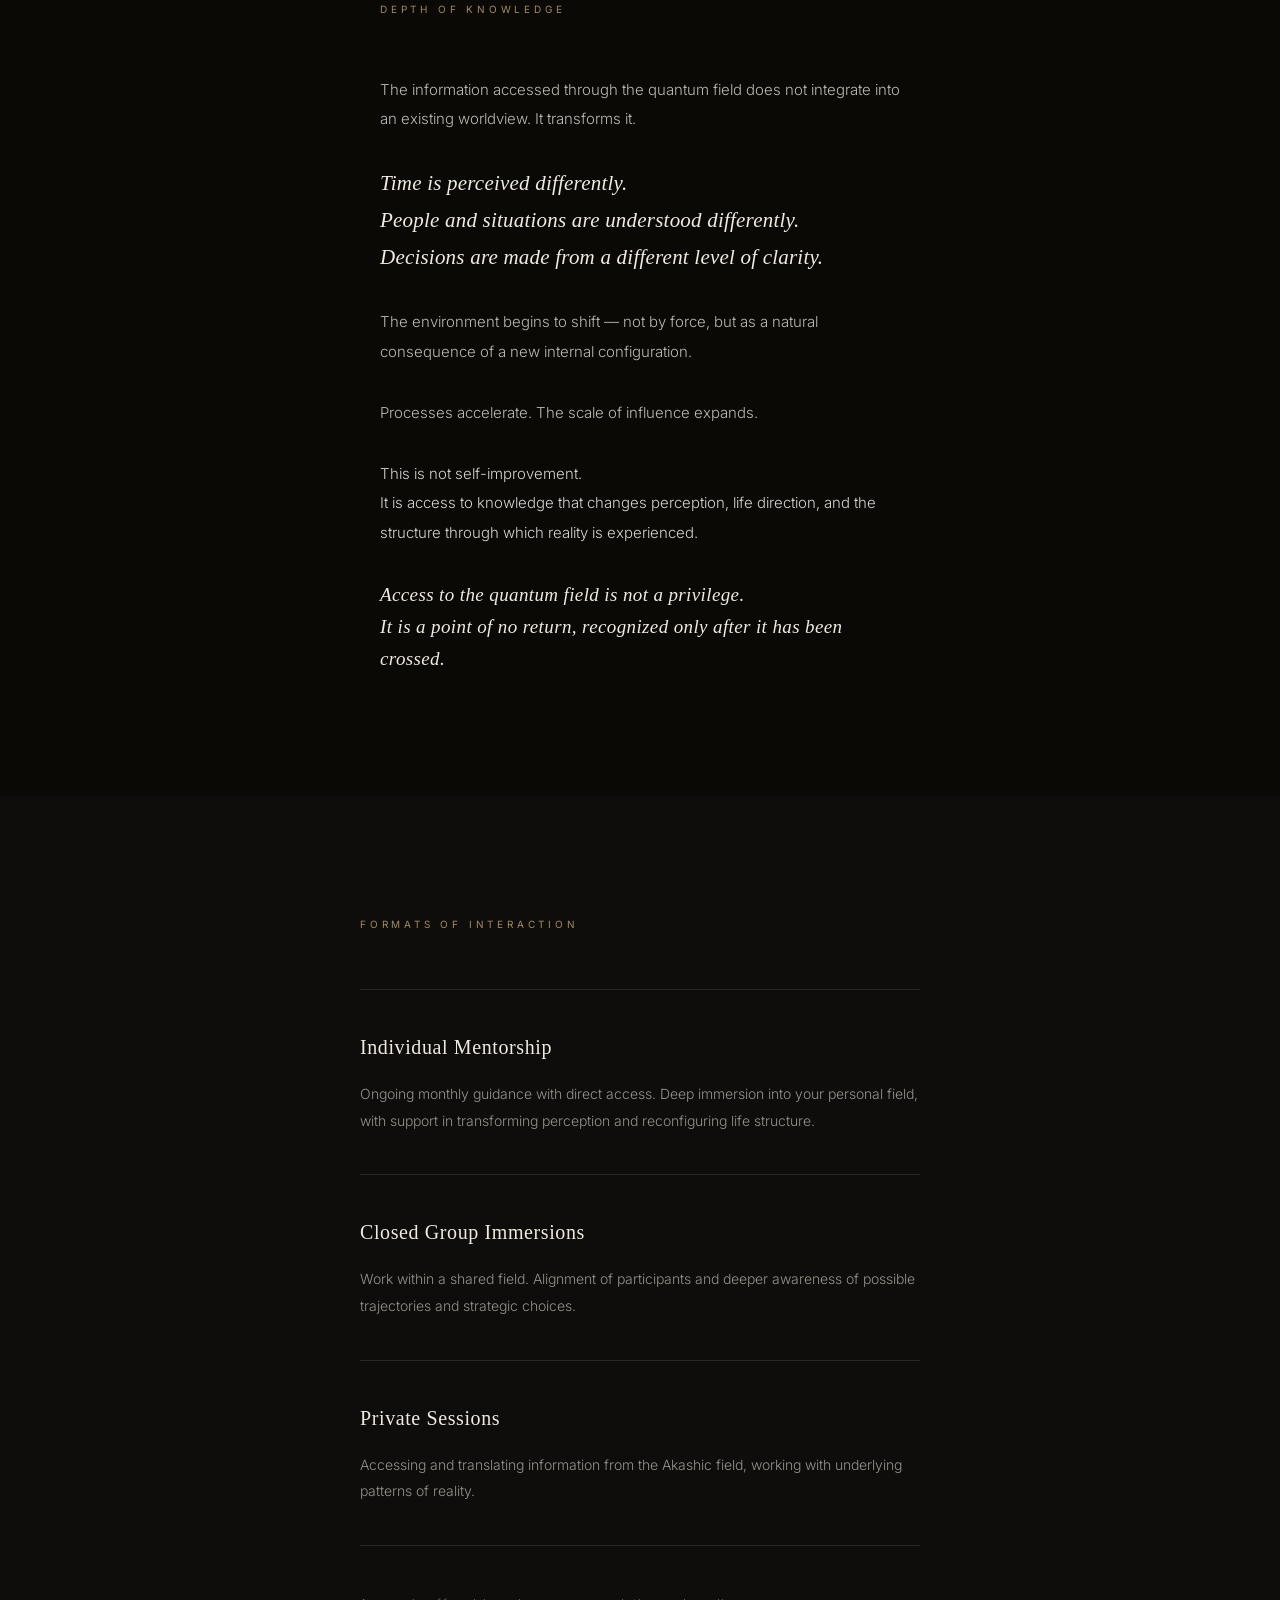
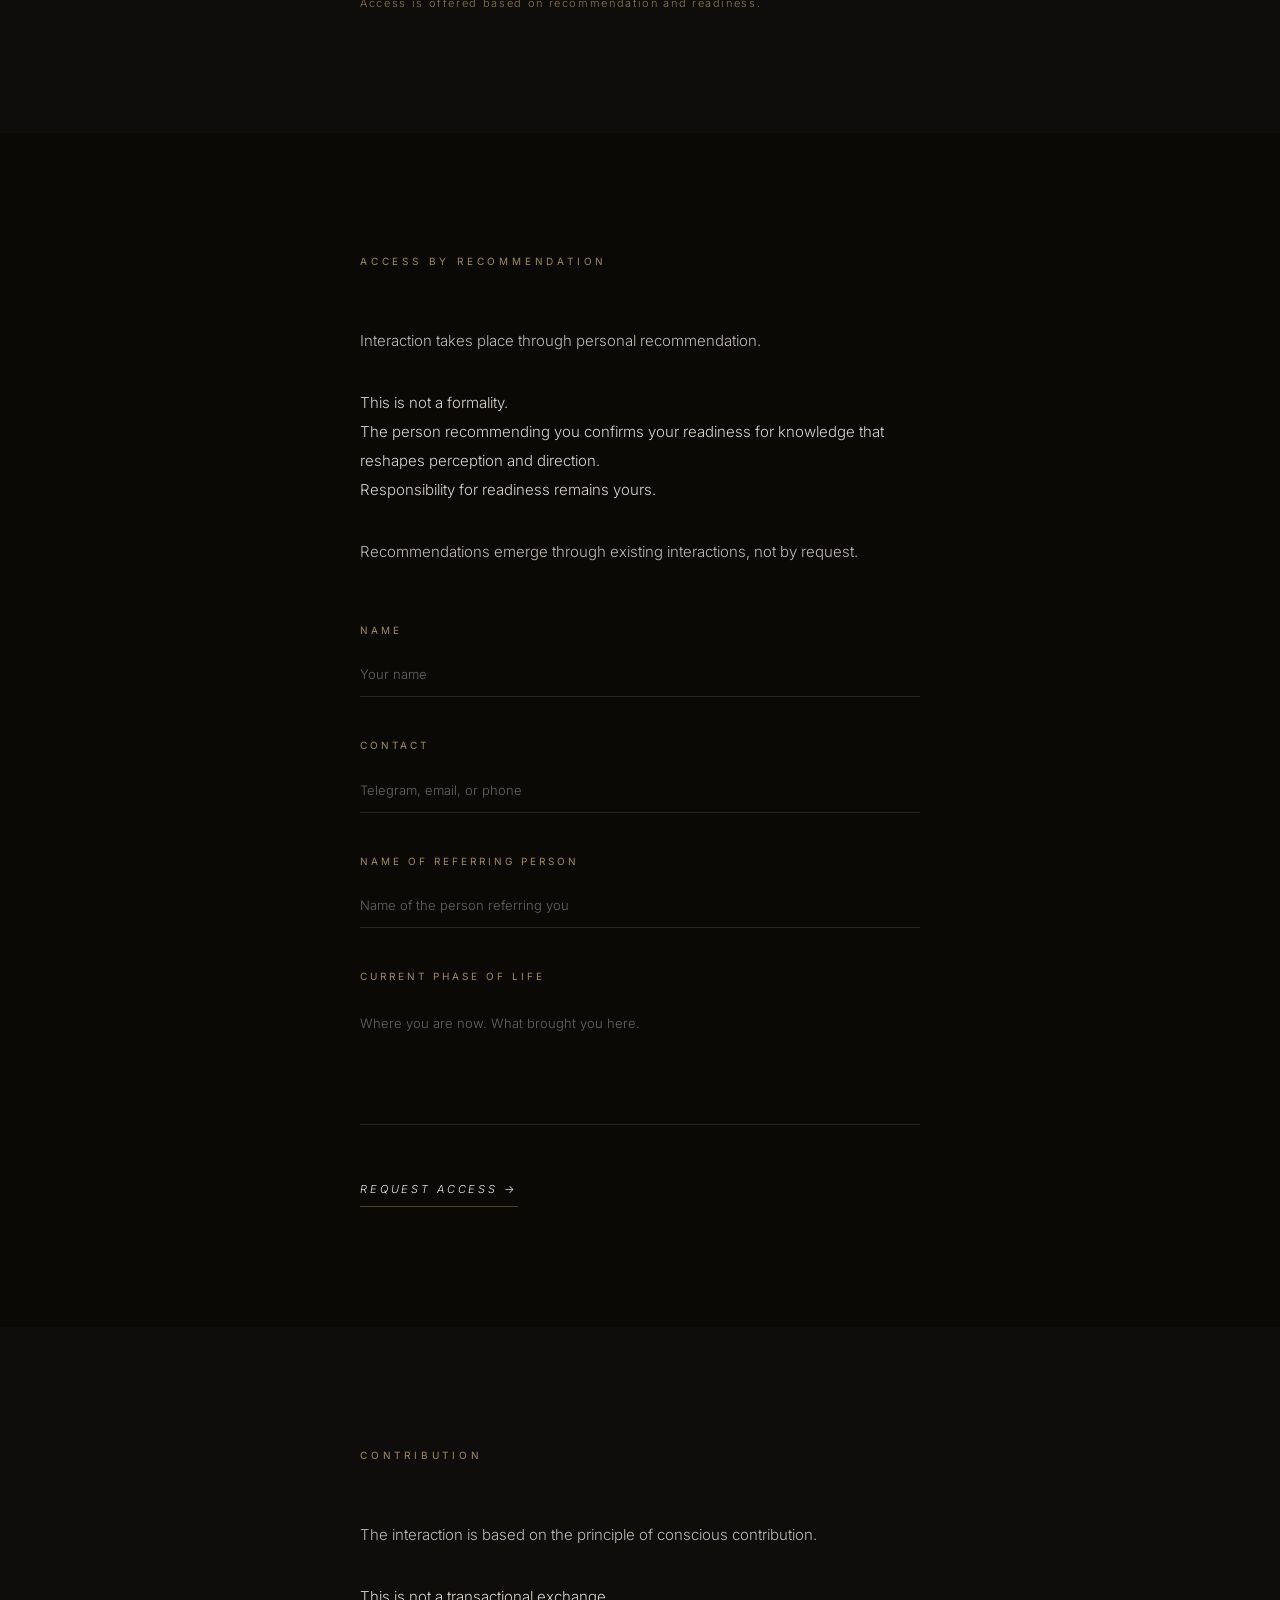
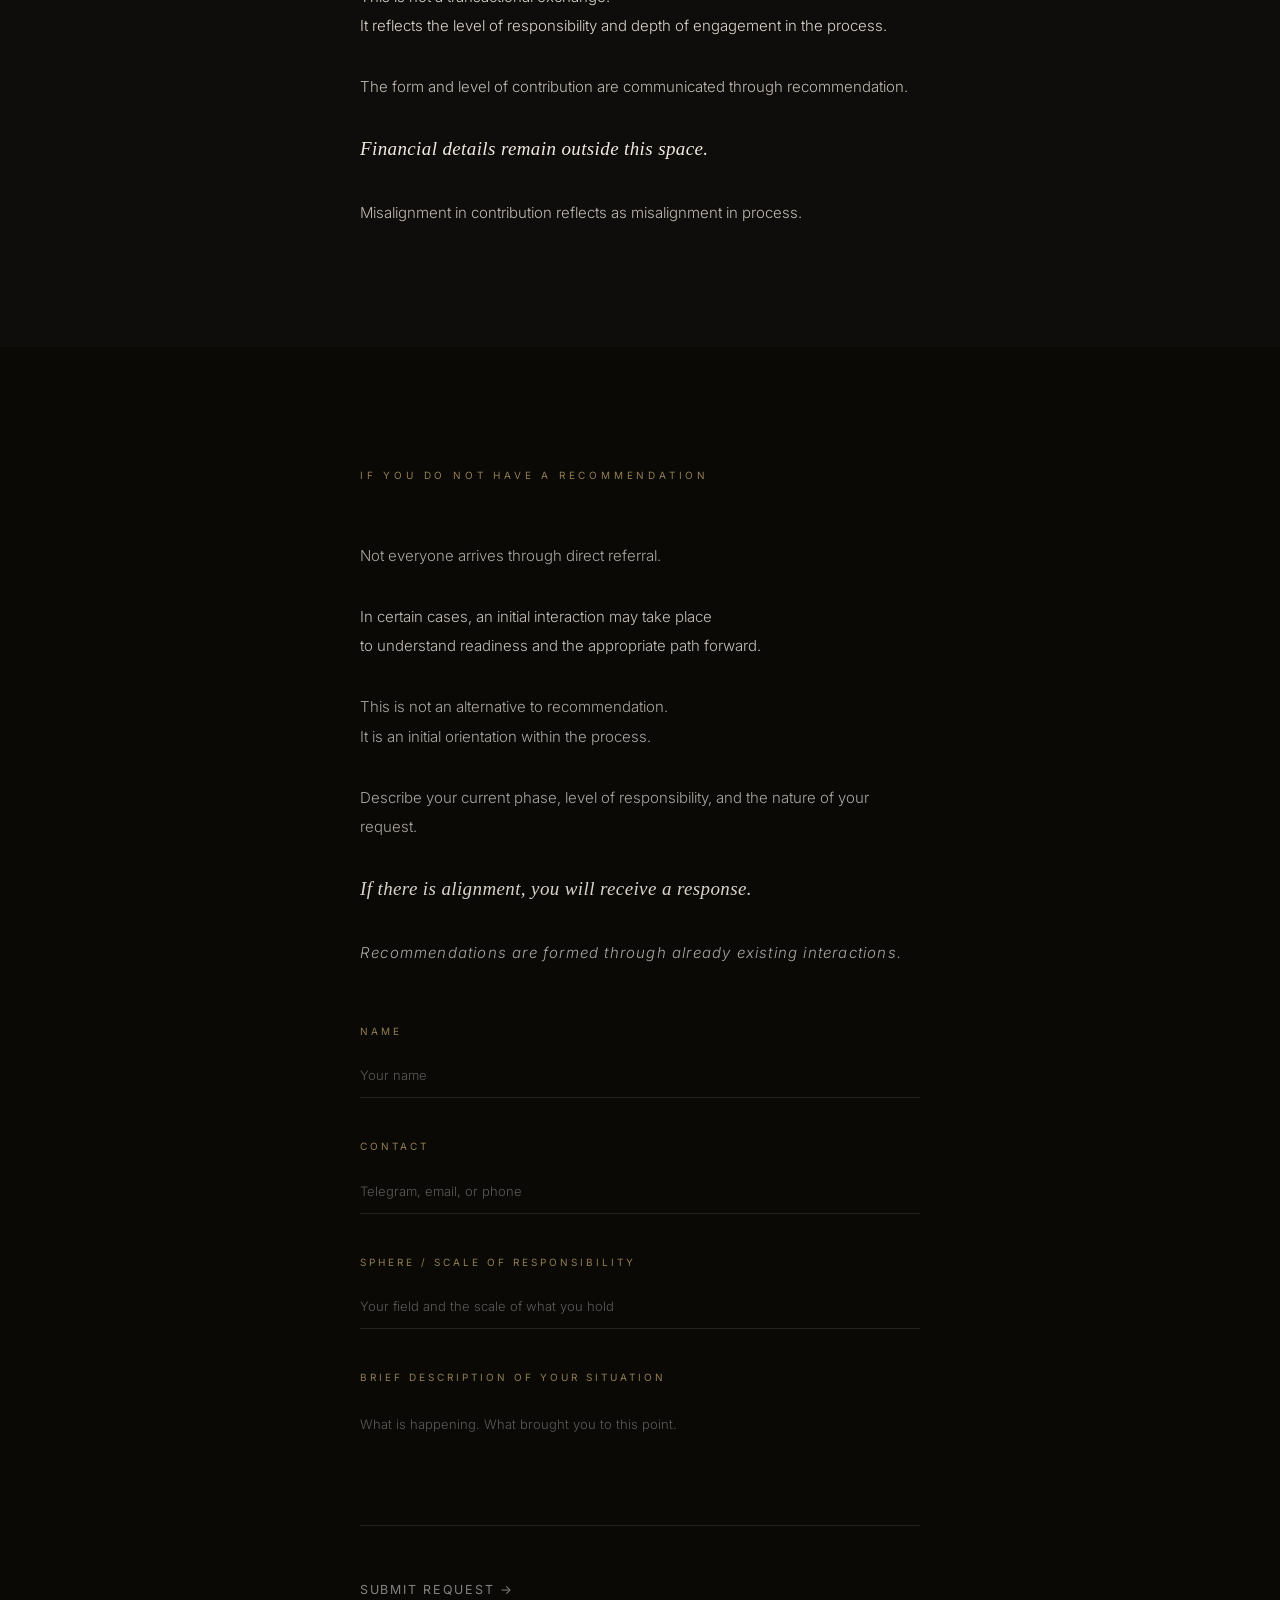
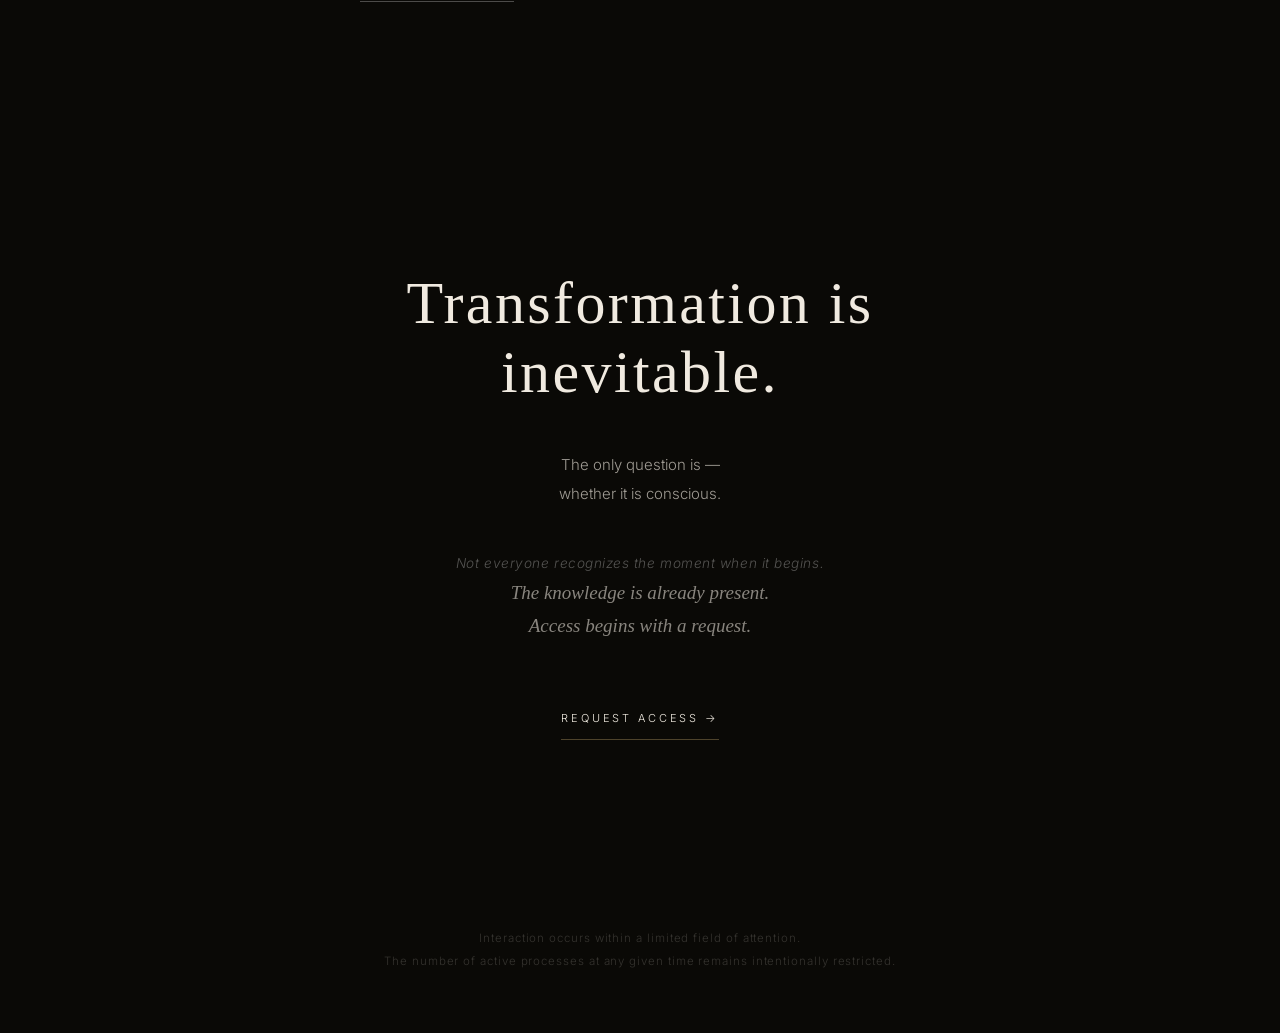
==== commit afe4b3f5: "Replace 'Akashic Field' with 'Akashic Records' throughout Co-Authored-By: Claude Opus 4.6 (1M contex" ====
--- a/Redesign_1/index.html
+++ b/Redesign_1/index.html
@@ -10,7 +10,7 @@
     <meta property="og:type" content="website">
     <meta property="og:url" content="https://dimyanusa.github.io/2_project/Redesign_1/">
     <meta name="twitter:card" content="summary_large_image">
-    <title>Quantum Field Mentorship | Akashic Field &amp; Consciousness Work</title>
+    <title>Quantum Field Mentorship | Akashic Records &amp; Consciousness Work</title>
     <script type="application/ld+json">
     {
       "@context": "https://schema.org",
@@ -18,7 +18,7 @@
       "name": "Atisaf",
       "description": "Mentorship in the quantum field and Akashic field, focused on consciousness transformation, perception, and decision-making.",
       "url": "https://dimyanusa.github.io/2_project/Redesign_1/",
-      "knowsAbout": ["Quantum Field","Akashic Field","Consciousness Transformation","Decision-Making","Perception","Leadership Development"],
+      "knowsAbout": ["Quantum Field","Akashic Records","Consciousness Transformation","Decision-Making","Perception","Leadership Development"],
       "offers": {
         "@type": "Service",
         "name": "Quantum Field Mentorship",
@@ -58,7 +58,7 @@
         <div class="hero-inner">
             <div class="hero-brand fade-in" data-i18n="heroBrand">ATISAF</div>
             <h1 style="position:absolute;width:1px;height:1px;overflow:hidden;opacity:0;pointer-events:none;">
-              Mentorship in the Quantum Field, Akashic Field, and Consciousness Transformation
+              Mentorship in the Quantum Field, Akashic Records, and Consciousness Transformation
             </h1>
             <div class="hero-tagline fade-in delay-1" data-i18n="heroTagline">Mentorship in working with the quantum field, the Akashic field, and processes of consciousness transformation.</div>
             <div class="hero-body fade-in delay-2">
@@ -279,8 +279,8 @@
     </section>
 
     <div class="authority-signal">
-      <p>Interaction occurs within a limited field of attention.</p>
-      <p>The number of active processes at any given time remains intentionally restricted.</p>
+      <p data-i18n="authorityLine1">Interaction occurs within a limited field of attention.</p>
+      <p data-i18n="authorityLine2">The number of active processes at any given time remains intentionally restricted.</p>
     </div>
     <script src="main.js"></script>
     <script src="i18n.js"></script>
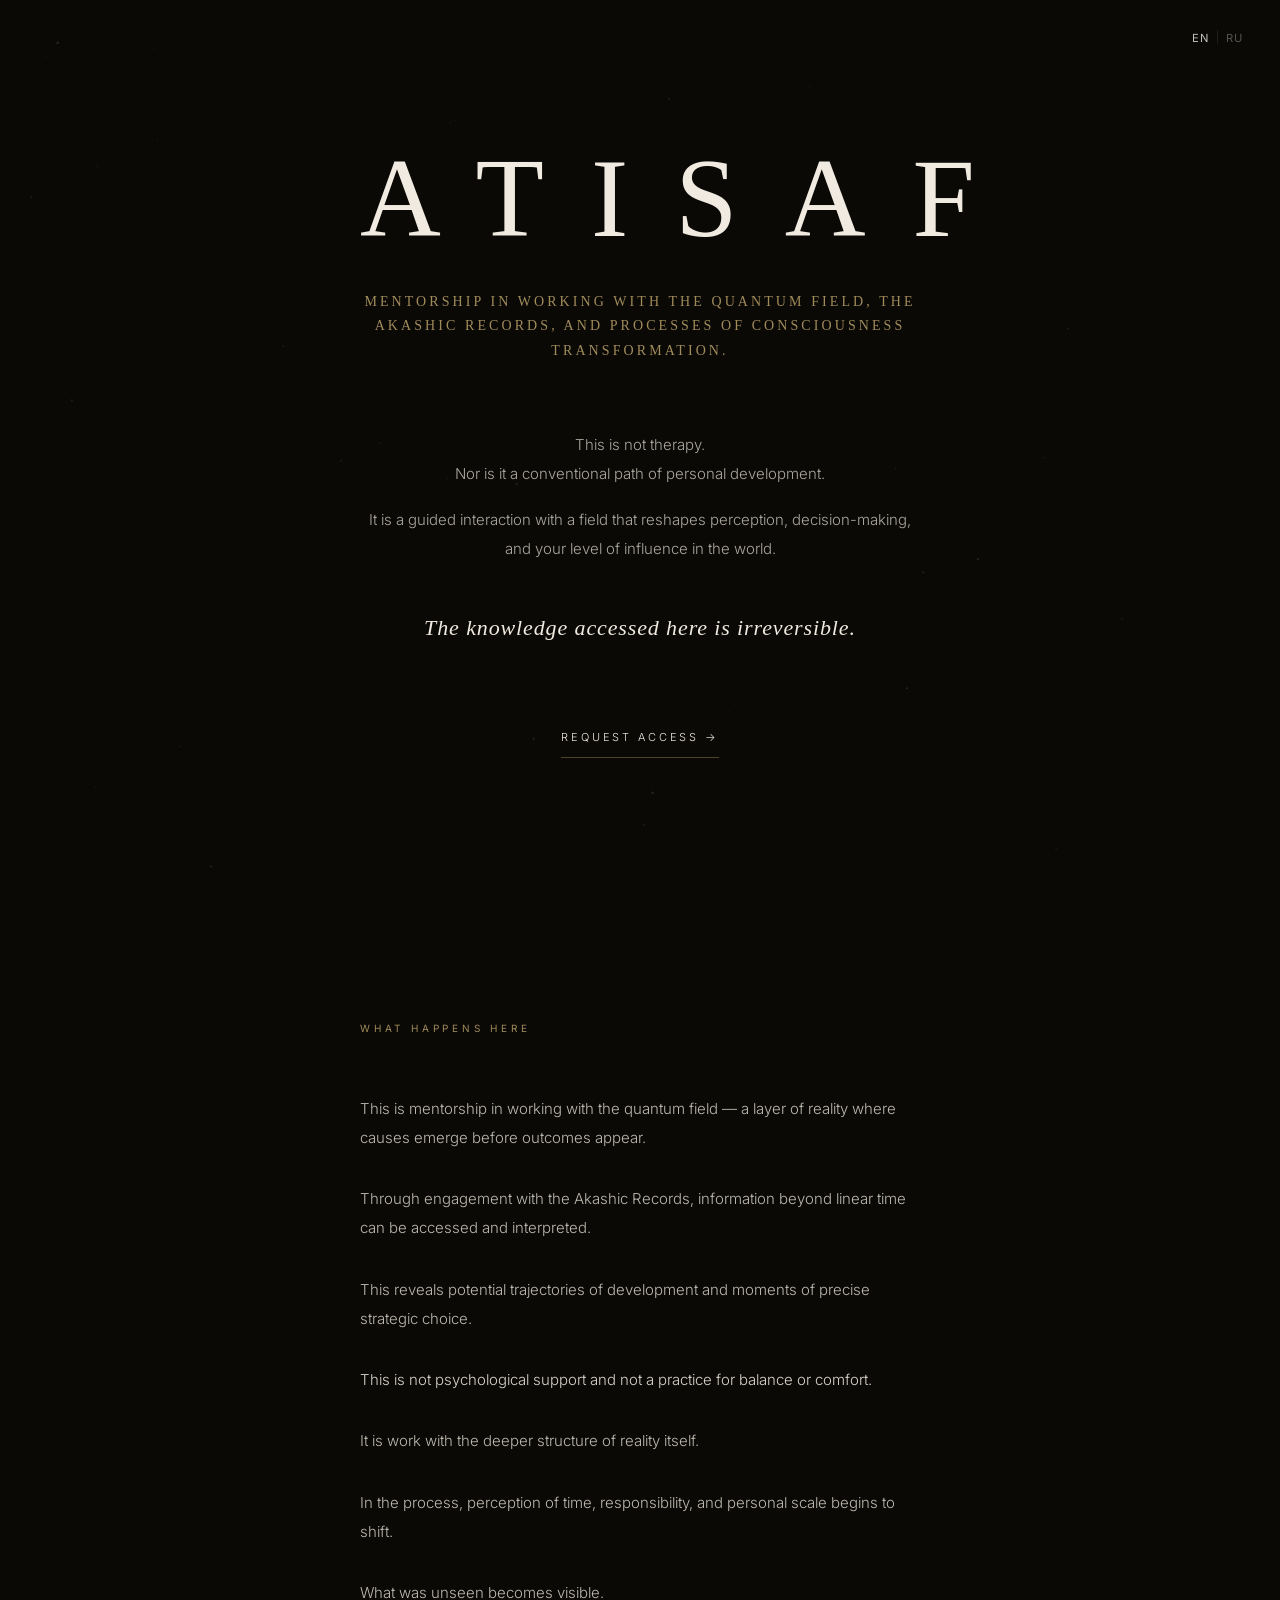
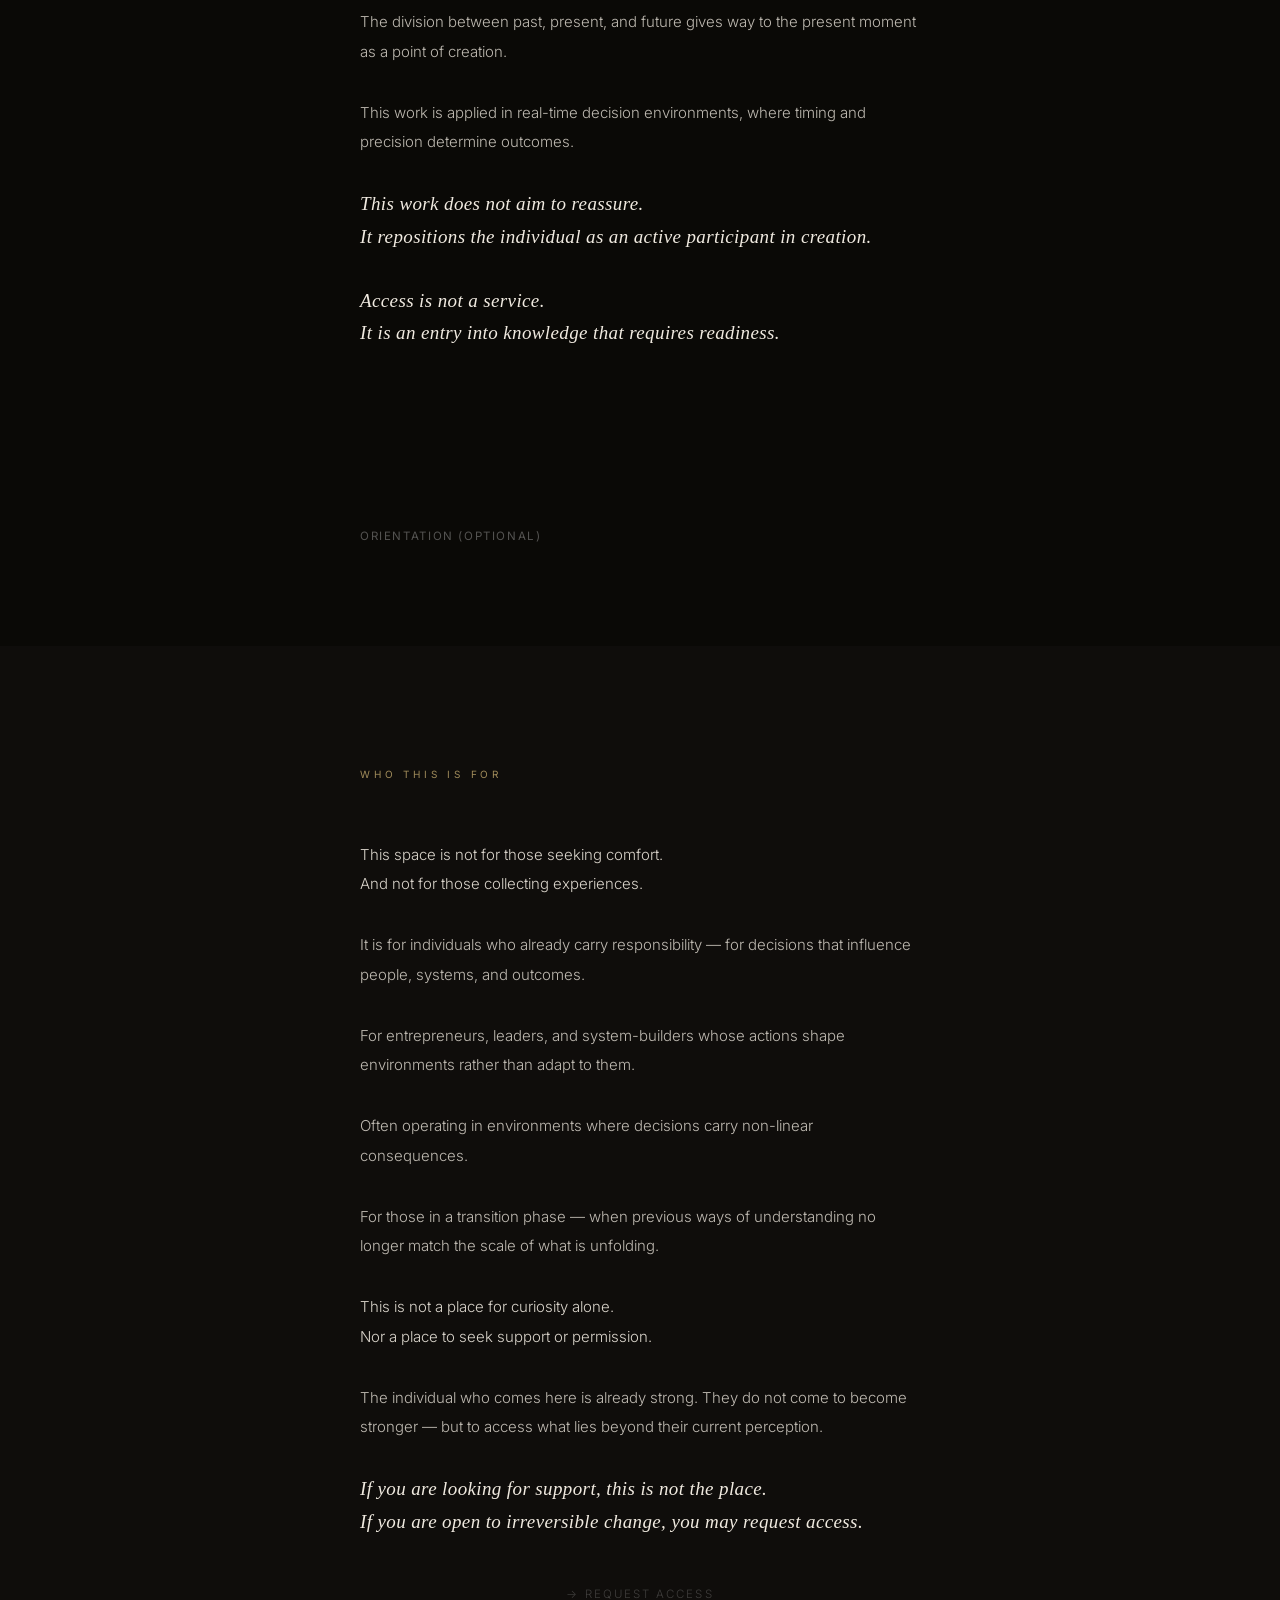
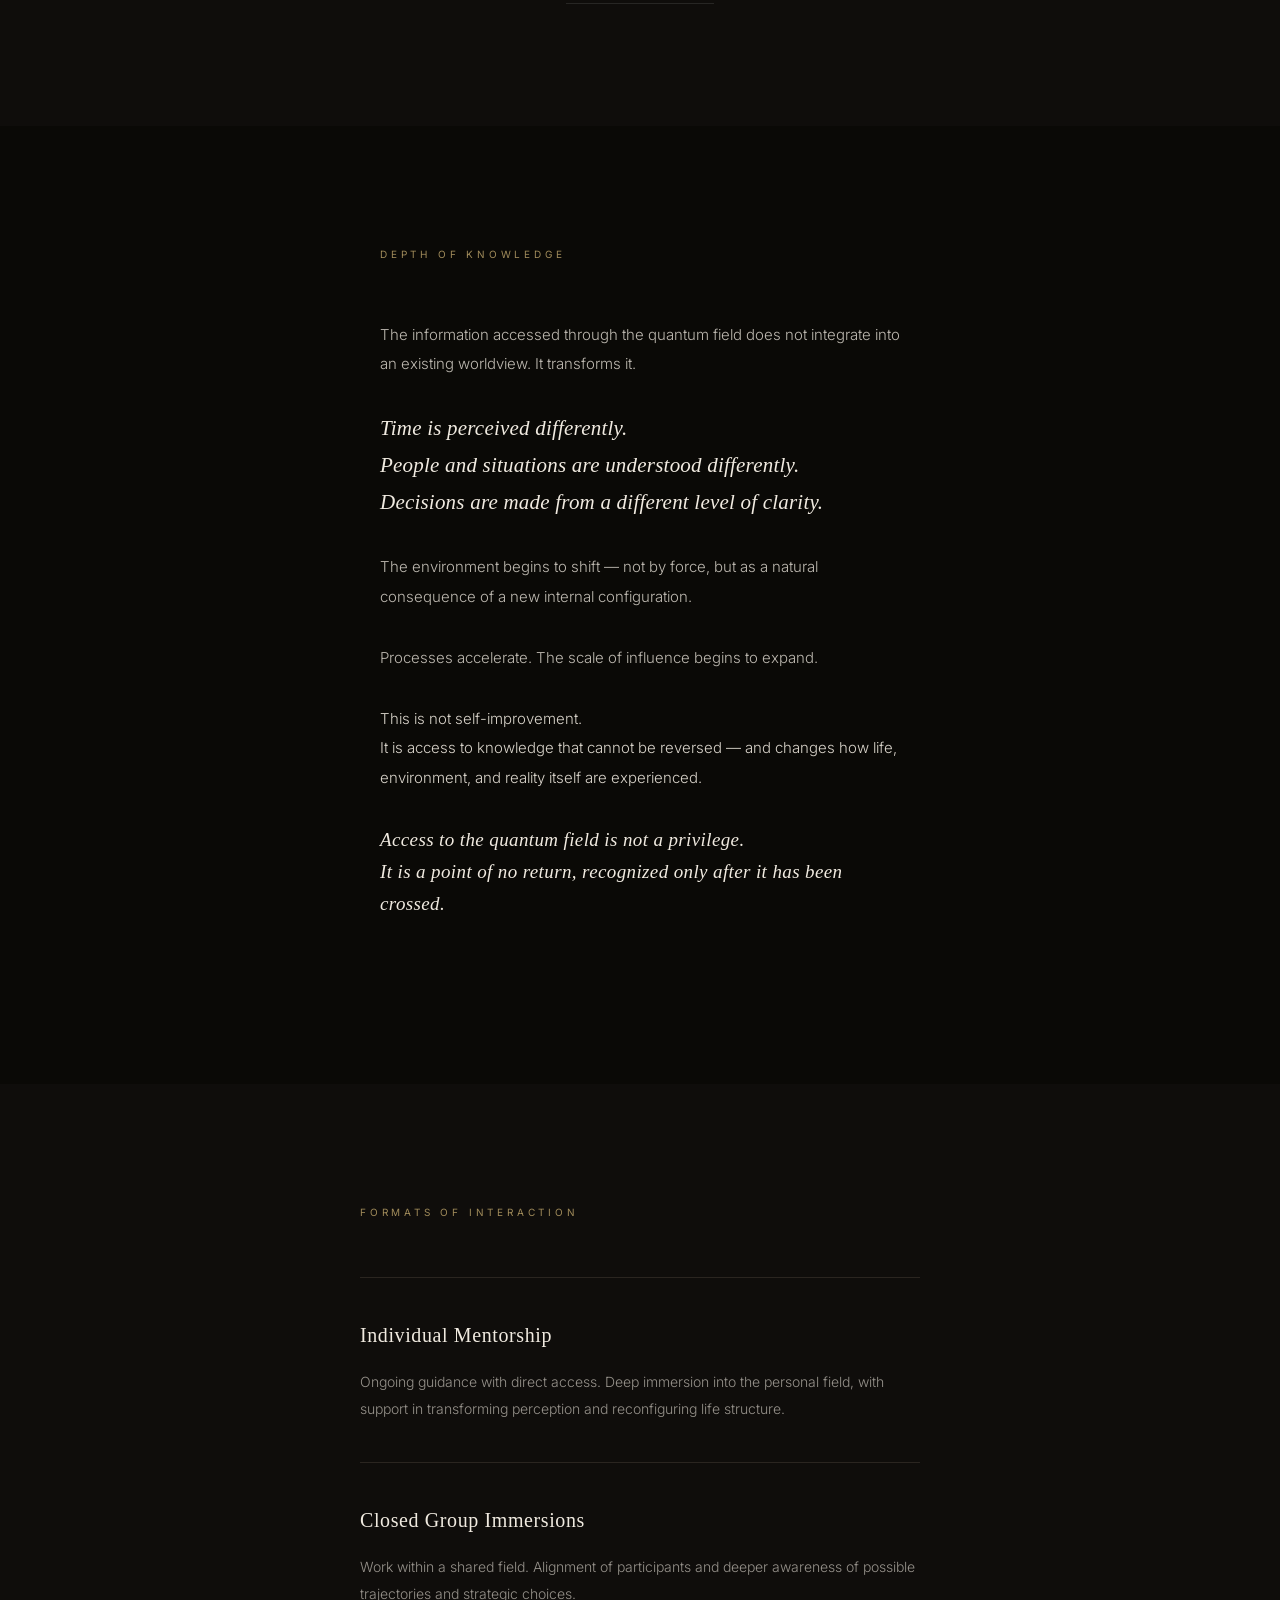
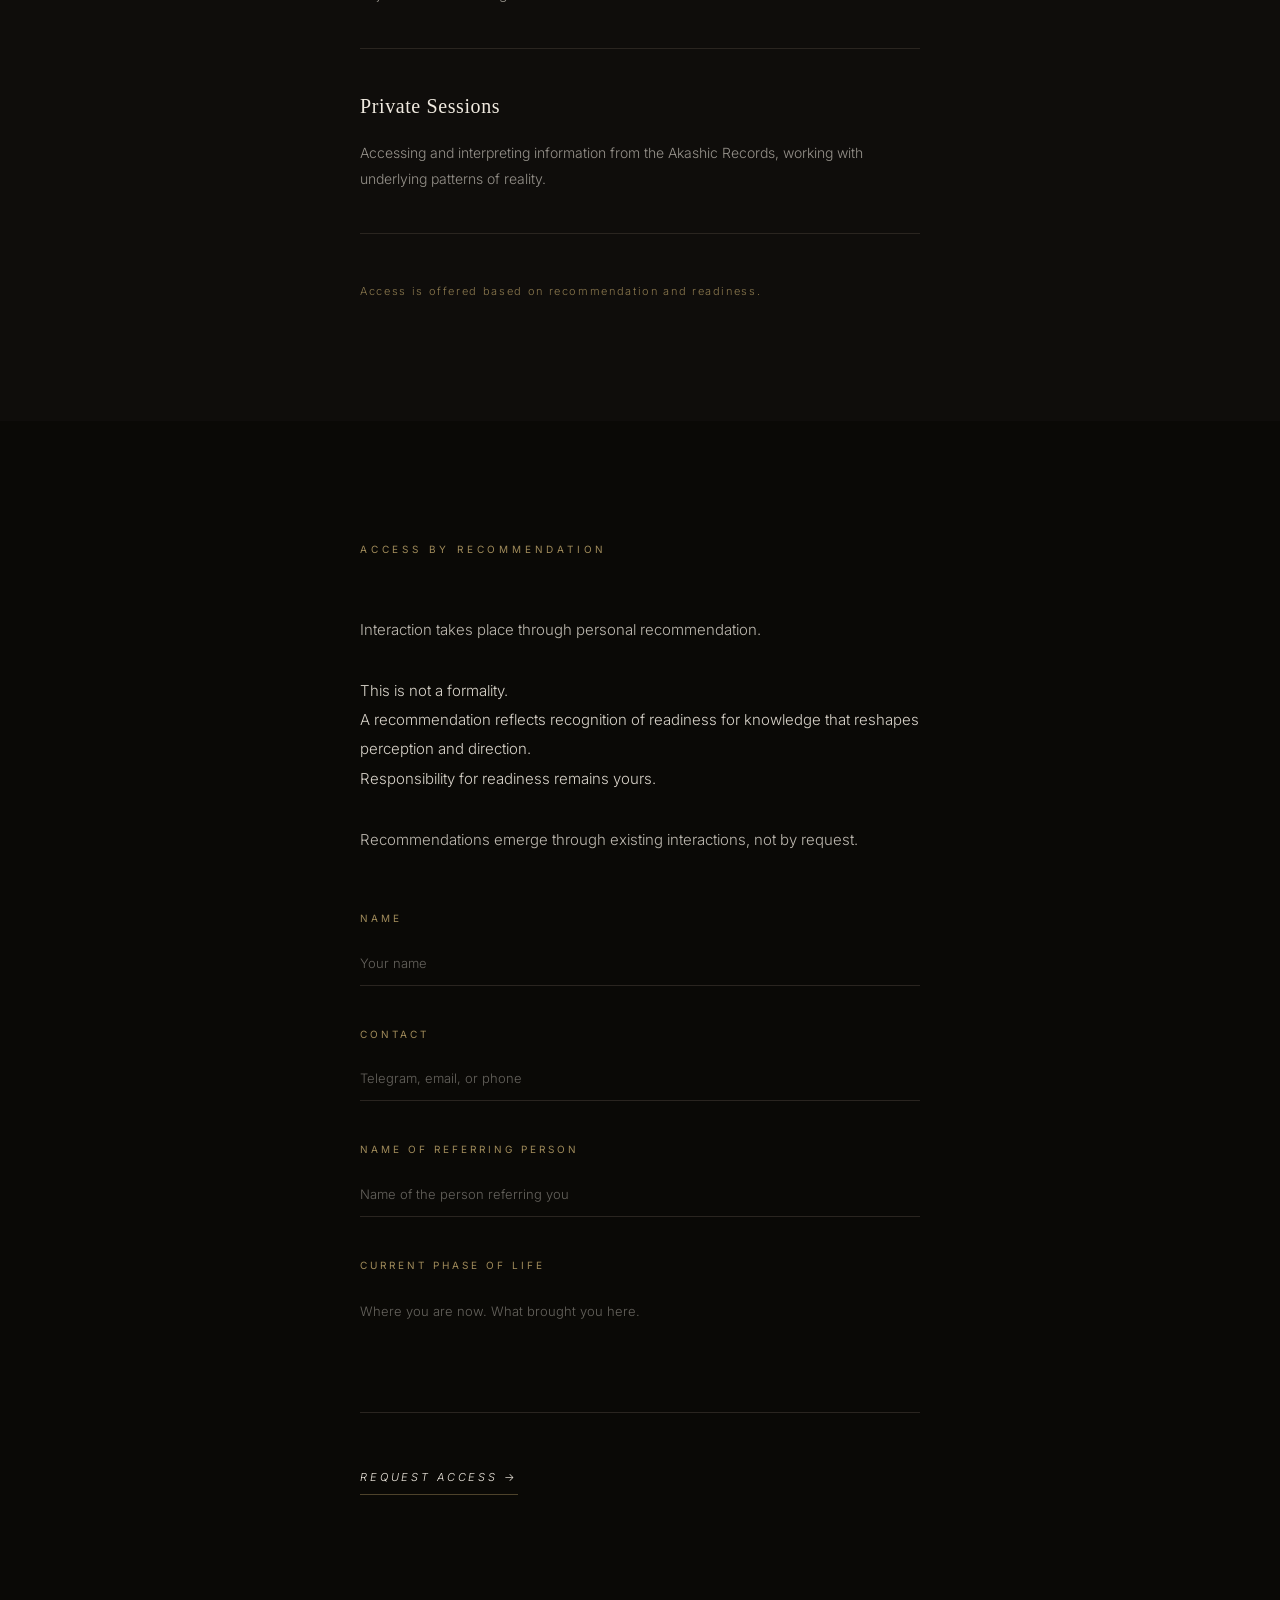
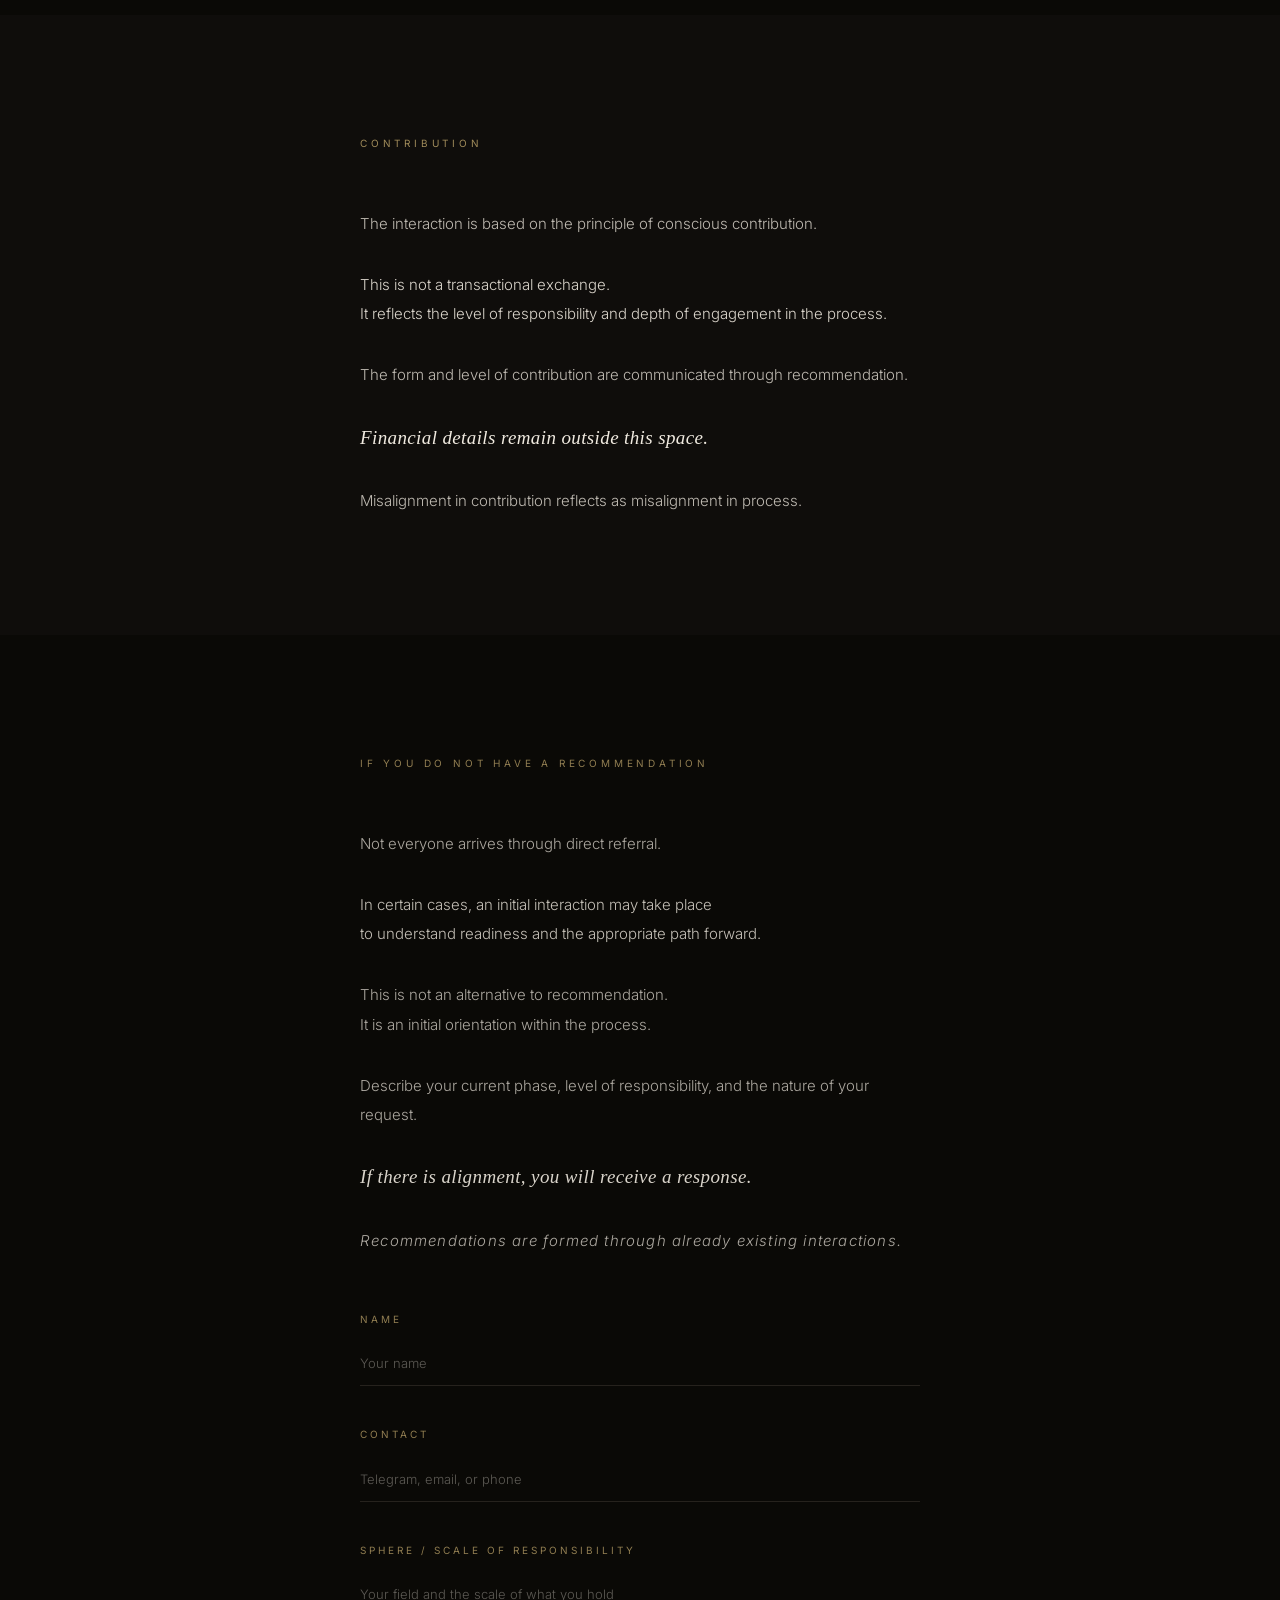
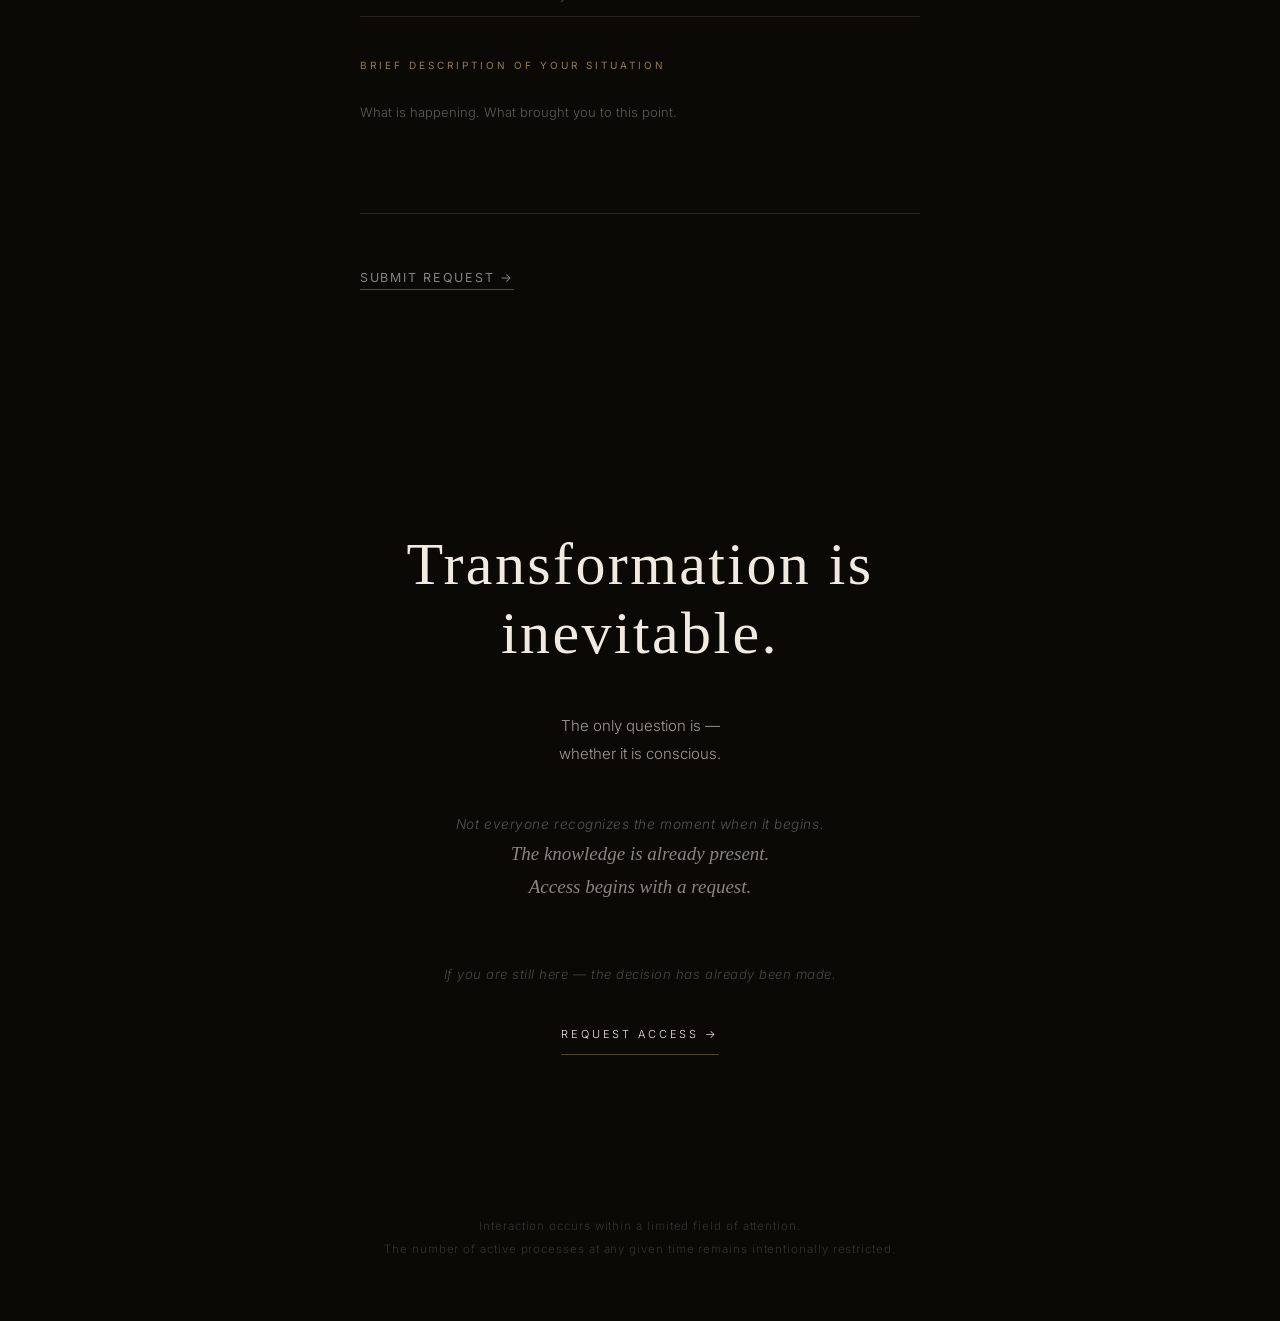
==== commit d96cda73: "Add UX psychology: micro-bridges, silent CTAs, decision anchors Co-Authored-By: Claude Opus 4.6 (1M " ====
--- a/Redesign_1/index.html
+++ b/Redesign_1/index.html
@@ -94,6 +94,48 @@
     </section>
 
     <!-- ══════════════════════════════════════
+         ОРИЕНТАЦИЯ (раскрывающийся блок)
+    ══════════════════════════════════════ -->
+    <section class="section orientation-section" id="orientation">
+      <div class="container">
+        <div class="orientation-block fade-in">
+
+          <button class="orientation-toggle" data-i18n="orientToggle">Orientation (optional)</button>
+
+          <div class="orientation-content">
+
+            <div class="orientation-text">
+              <p data-i18n="orient1"></p>
+              <p data-i18n="orient2"></p>
+              <p data-i18n="orient3"></p>
+              <p data-i18n="orient4"></p>
+            </div>
+
+            <button class="orientation-deeper-toggle" data-i18n="orientDeeperBtn">Deeper layer →</button>
+
+            <div class="orientation-deeper">
+              <p data-i18n="deeper1"></p>
+              <p data-i18n="deeper2"></p>
+              <p data-i18n="deeper3"></p>
+              <p data-i18n="deeper4"></p>
+              <p data-i18n="deeper5"></p>
+              <p data-i18n="deeper6"></p>
+              <div class="deeper-cta">
+                <p data-i18n="deeperCta"></p>
+                <a href="#recommendation" data-i18n="silentCta"></a>
+              </div>
+            </div>
+
+          </div>
+        </div>
+      </div>
+    </section>
+
+    <div class="section-bridge fade-in">
+      <p data-i18n="bridgeForWhom"></p>
+    </div>
+
+    <!-- ══════════════════════════════════════
          СЕКЦИЯ 2: ДЛЯ КОГО
     ══════════════════════════════════════ -->
     <section class="section section-alt" id="for-whom">
@@ -110,6 +152,9 @@
                     <p data-i18n="s2p6">The person who comes here is already strong. They do not come to become stronger — but to access what lies beyond their current perception.</p>
                     <p class="stmt-key" data-i18n="s2key">If you are looking for support, this is not the place.<br>If you are open to irreversible change, you may request access.</p>
                 </div>
+                <div class="silent-cta fade-in">
+                  <a href="#recommendation" data-i18n="silentCta"></a>
+                </div>
             </div>
         </div>
     </section>
@@ -133,6 +178,10 @@
         </div>
     </section>
 
+    <div class="section-bridge fade-in">
+      <p data-i18n="bridgeAfterDepth"></p>
+    </div>
+
     <!-- ══════════════════════════════════════
          СЕКЦИЯ 4: ФОРМАТЫ ВЗАИМОДЕЙСТВИЯ
     ══════════════════════════════════════ -->
@@ -274,6 +323,7 @@
             <p class="final-sub" data-i18n="finalSub">The only question is —<br>whether it is conscious.</p>
             <p class="final-extra" data-i18n="finalExtra">Not everyone recognizes the moment when it begins.</p>
             <p class="final-note" data-i18n="finalNote">The knowledge is already present.<br>Access begins with a request.</p>
+            <p class="final-signal fade-in" data-i18n="finalSignal"></p>
             <a href="#recommendation" class="btn-cta" data-i18n="finalCta">Request access →</a>
         </div>
     </section>
--- a/Redesign_1/style.css
+++ b/Redesign_1/style.css
@@ -511,3 +511,139 @@
     letter-spacing: 0.08em;
     line-height: 2;
 }
+
+/* ══════════════════════════════════════════════
+   ORIENTATION BLOCK
+══════════════════════════════════════════════ */
+.orientation-section { padding: 60px 0; }
+
+.orientation-toggle,
+.orientation-deeper-toggle {
+    background: none;
+    border: none;
+    color: rgba(255,255,255,0.3);
+    font-family: inherit;
+    font-size: 0.72em;
+    letter-spacing: 0.14em;
+    text-transform: uppercase;
+    cursor: pointer;
+    padding: 0;
+    display: block;
+    transition: color 0.3s;
+}
+
+.orientation-toggle:hover,
+.orientation-deeper-toggle:hover {
+    color: rgba(255,255,255,0.6);
+}
+
+.orientation-content {
+    max-height: 0;
+    overflow: hidden;
+    opacity: 0;
+    transition: max-height 0.7s ease, opacity 0.5s ease;
+}
+
+.orientation-block.open .orientation-content {
+    max-height: 2000px;
+    opacity: 1;
+}
+
+.orientation-text p {
+    color: rgba(255,255,255,0.45);
+    font-size: 0.92em;
+    line-height: 2;
+    margin: 20px 0;
+    letter-spacing: 0.02em;
+}
+
+.orientation-deeper-toggle {
+    margin-top: 32px;
+    margin-bottom: 0;
+    color: rgba(255,255,255,0.2);
+}
+
+.orientation-deeper {
+    max-height: 0;
+    overflow: hidden;
+    opacity: 0;
+    transition: max-height 0.8s ease, opacity 0.6s ease;
+    margin-top: 0;
+}
+
+.orientation-deeper.open {
+    max-height: 2000px;
+    opacity: 1;
+    margin-top: 32px;
+}
+
+.orientation-deeper p {
+    color: rgba(168,168,179,0.7);
+    font-size: 0.86em;
+    line-height: 2.1;
+    margin: 18px 0;
+    letter-spacing: 0.02em;
+}
+
+/* ══════════════════════════════════════════════
+   MICRO-BRIDGES & SILENT CTAs
+══════════════════════════════════════════════ */
+.section-bridge {
+    text-align: center;
+    padding: 20px 24px 0;
+}
+
+.section-bridge p {
+    color: rgba(255,255,255,0.22);
+    font-size: 0.8em;
+    letter-spacing: 0.1em;
+    font-style: italic;
+    line-height: 1.8;
+}
+
+.silent-cta {
+    text-align: center;
+    padding: 40px 0 0;
+}
+
+.silent-cta a,
+.deeper-cta a {
+    color: rgba(255,255,255,0.2);
+    text-decoration: none;
+    font-size: 0.72em;
+    letter-spacing: 0.18em;
+    text-transform: uppercase;
+    border-bottom: 1px solid rgba(255,255,255,0.1);
+    padding-bottom: 2px;
+    transition: color 0.3s, border-color 0.3s;
+}
+
+.silent-cta a:hover,
+.deeper-cta a:hover {
+    color: rgba(255,255,255,0.5);
+    border-color: rgba(255,255,255,0.3);
+}
+
+.deeper-cta {
+    margin-top: 32px;
+    padding-top: 24px;
+    border-top: 1px solid rgba(255,255,255,0.05);
+    text-align: center;
+}
+
+.deeper-cta p {
+    color: rgba(255,255,255,0.25);
+    font-size: 0.82em;
+    font-style: italic;
+    margin-bottom: 16px;
+    letter-spacing: 0.03em;
+    line-height: 1.8;
+}
+
+.final-signal {
+    color: rgba(255,255,255,0.25);
+    font-size: 0.82em;
+    font-style: italic;
+    letter-spacing: 0.04em;
+    margin-bottom: 32px;
+}
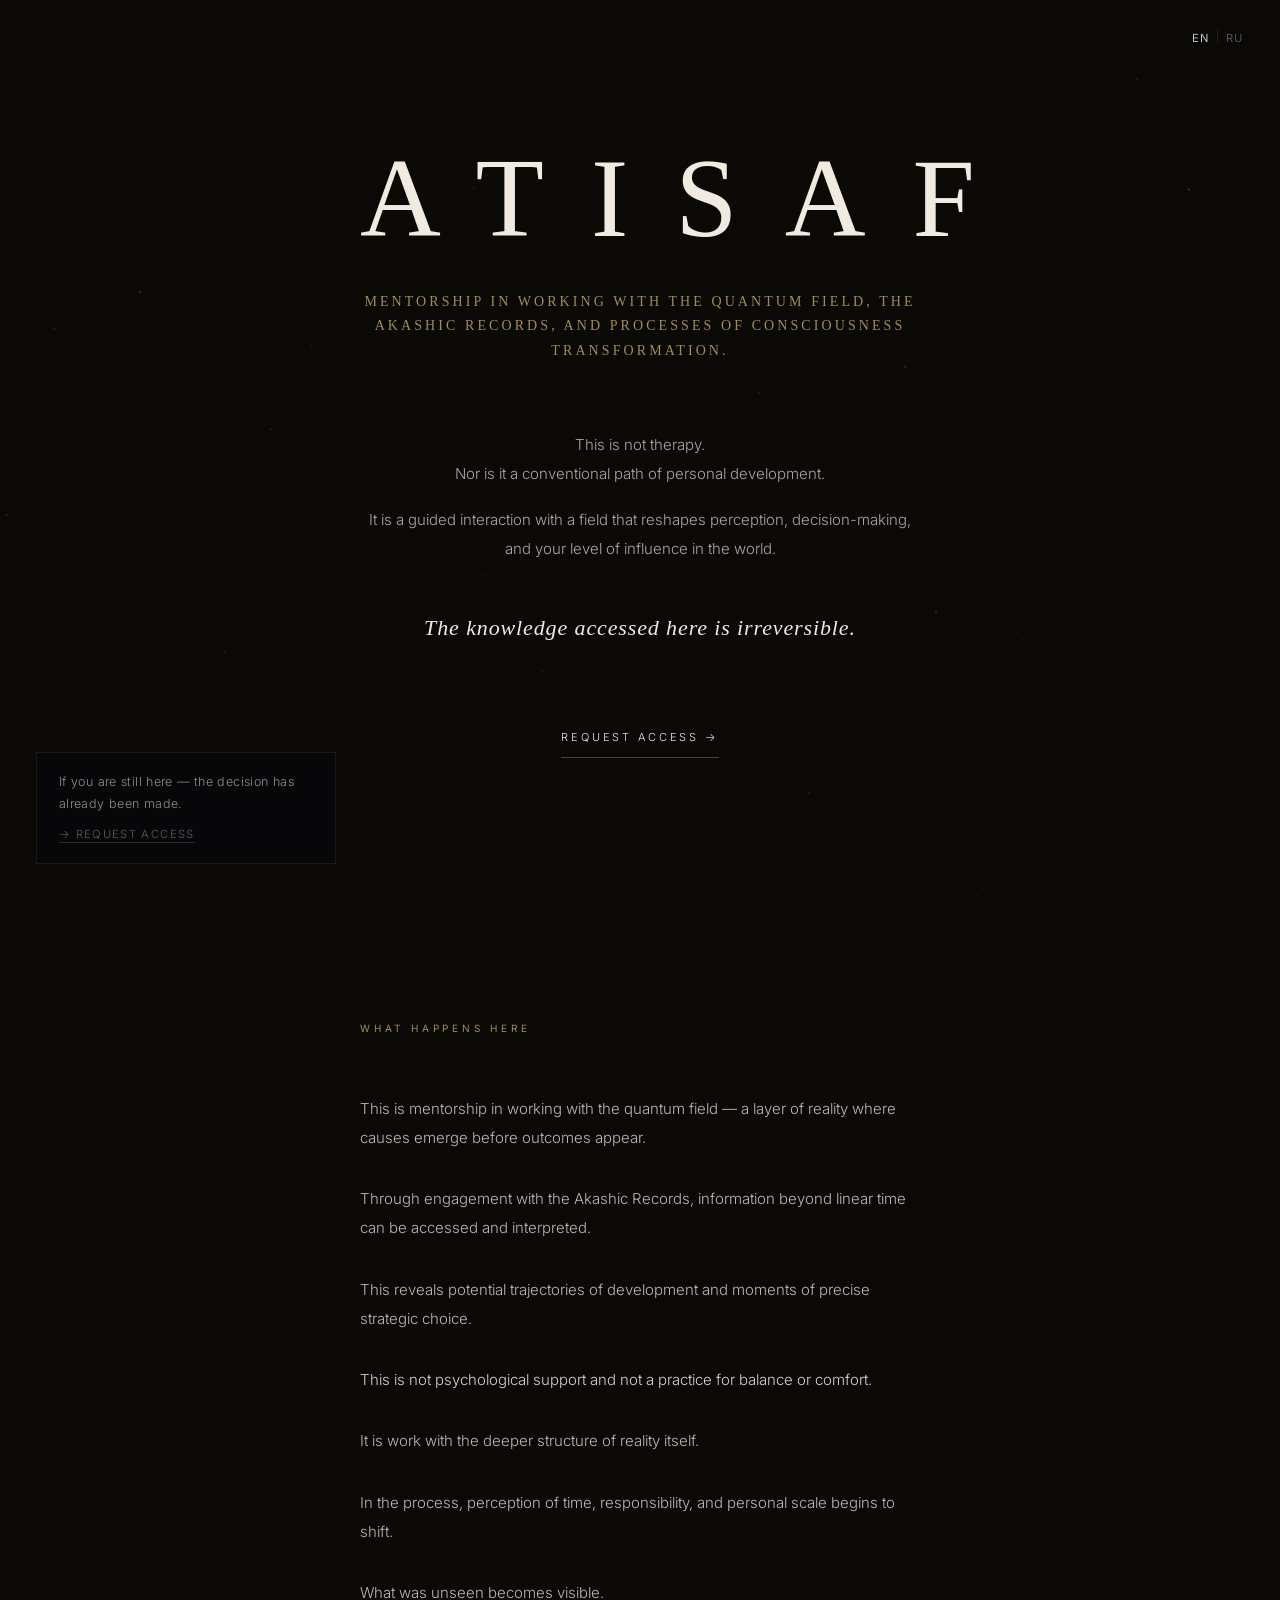
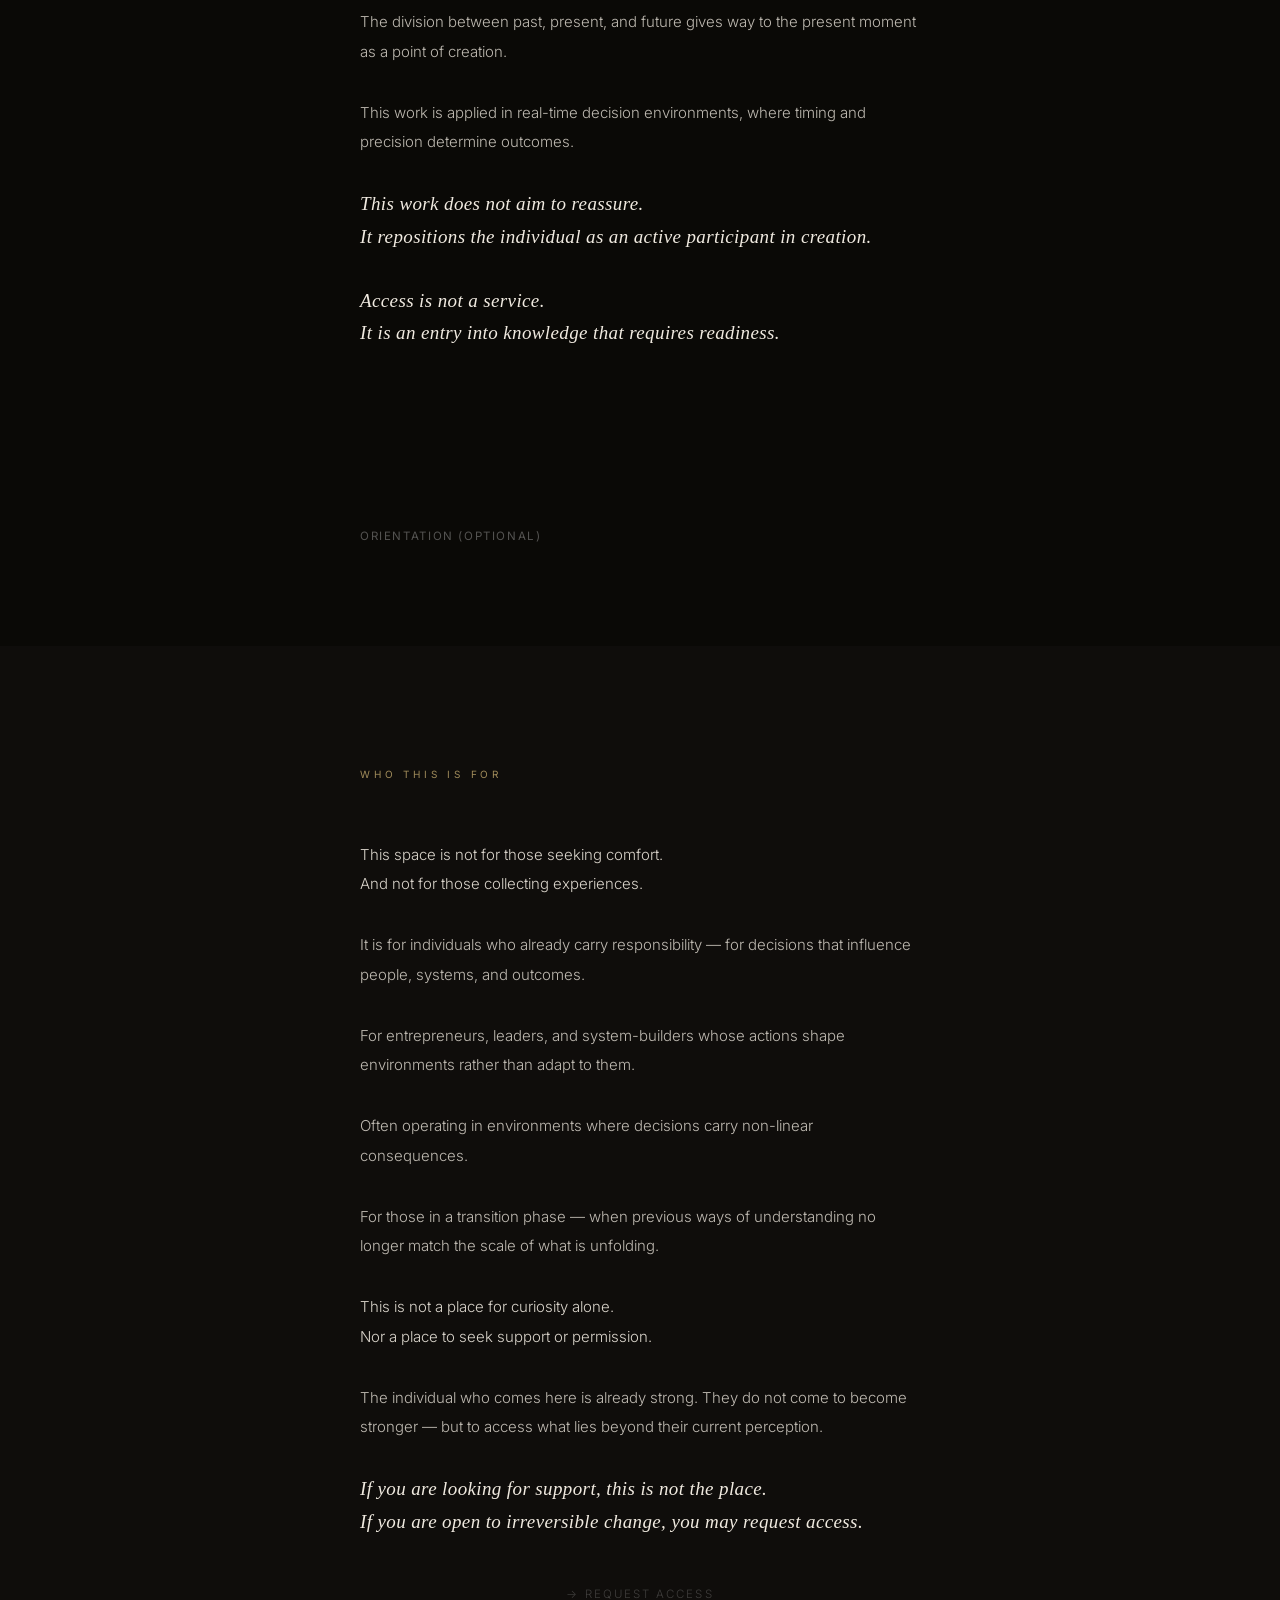
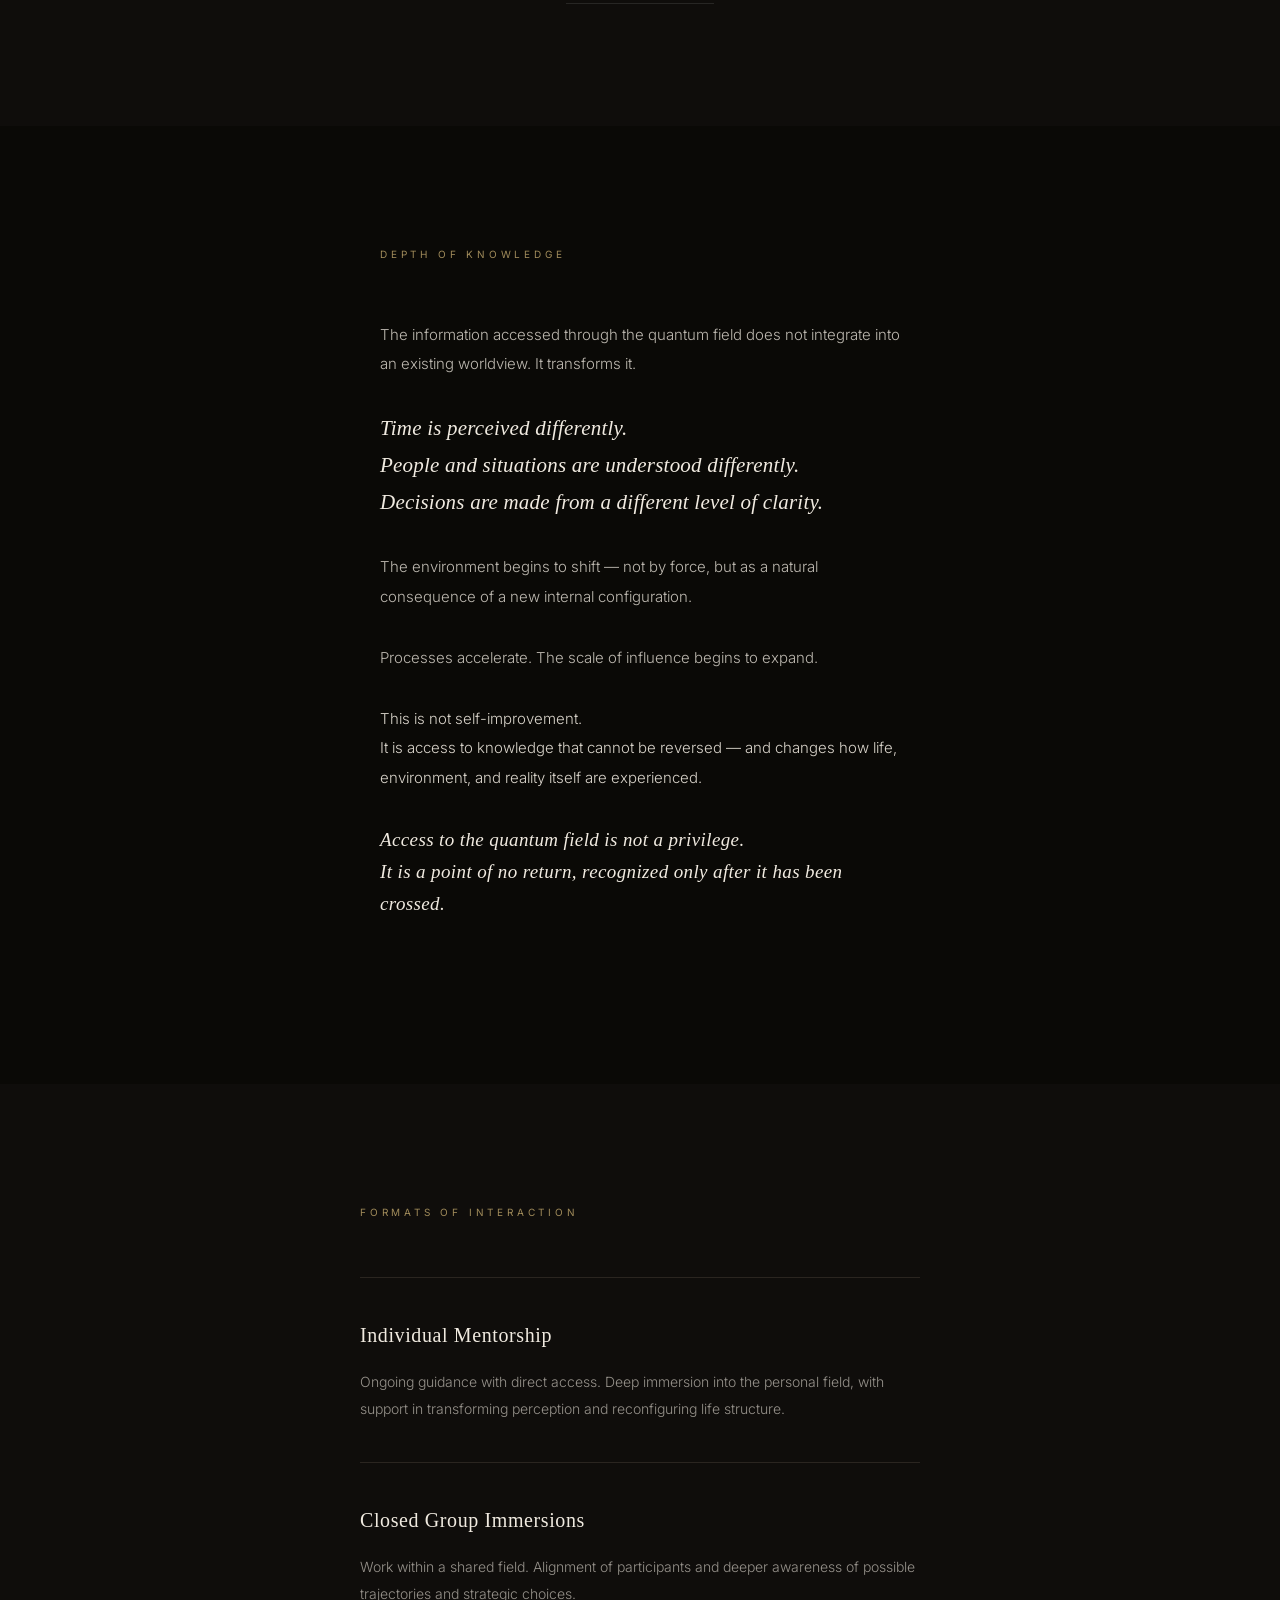
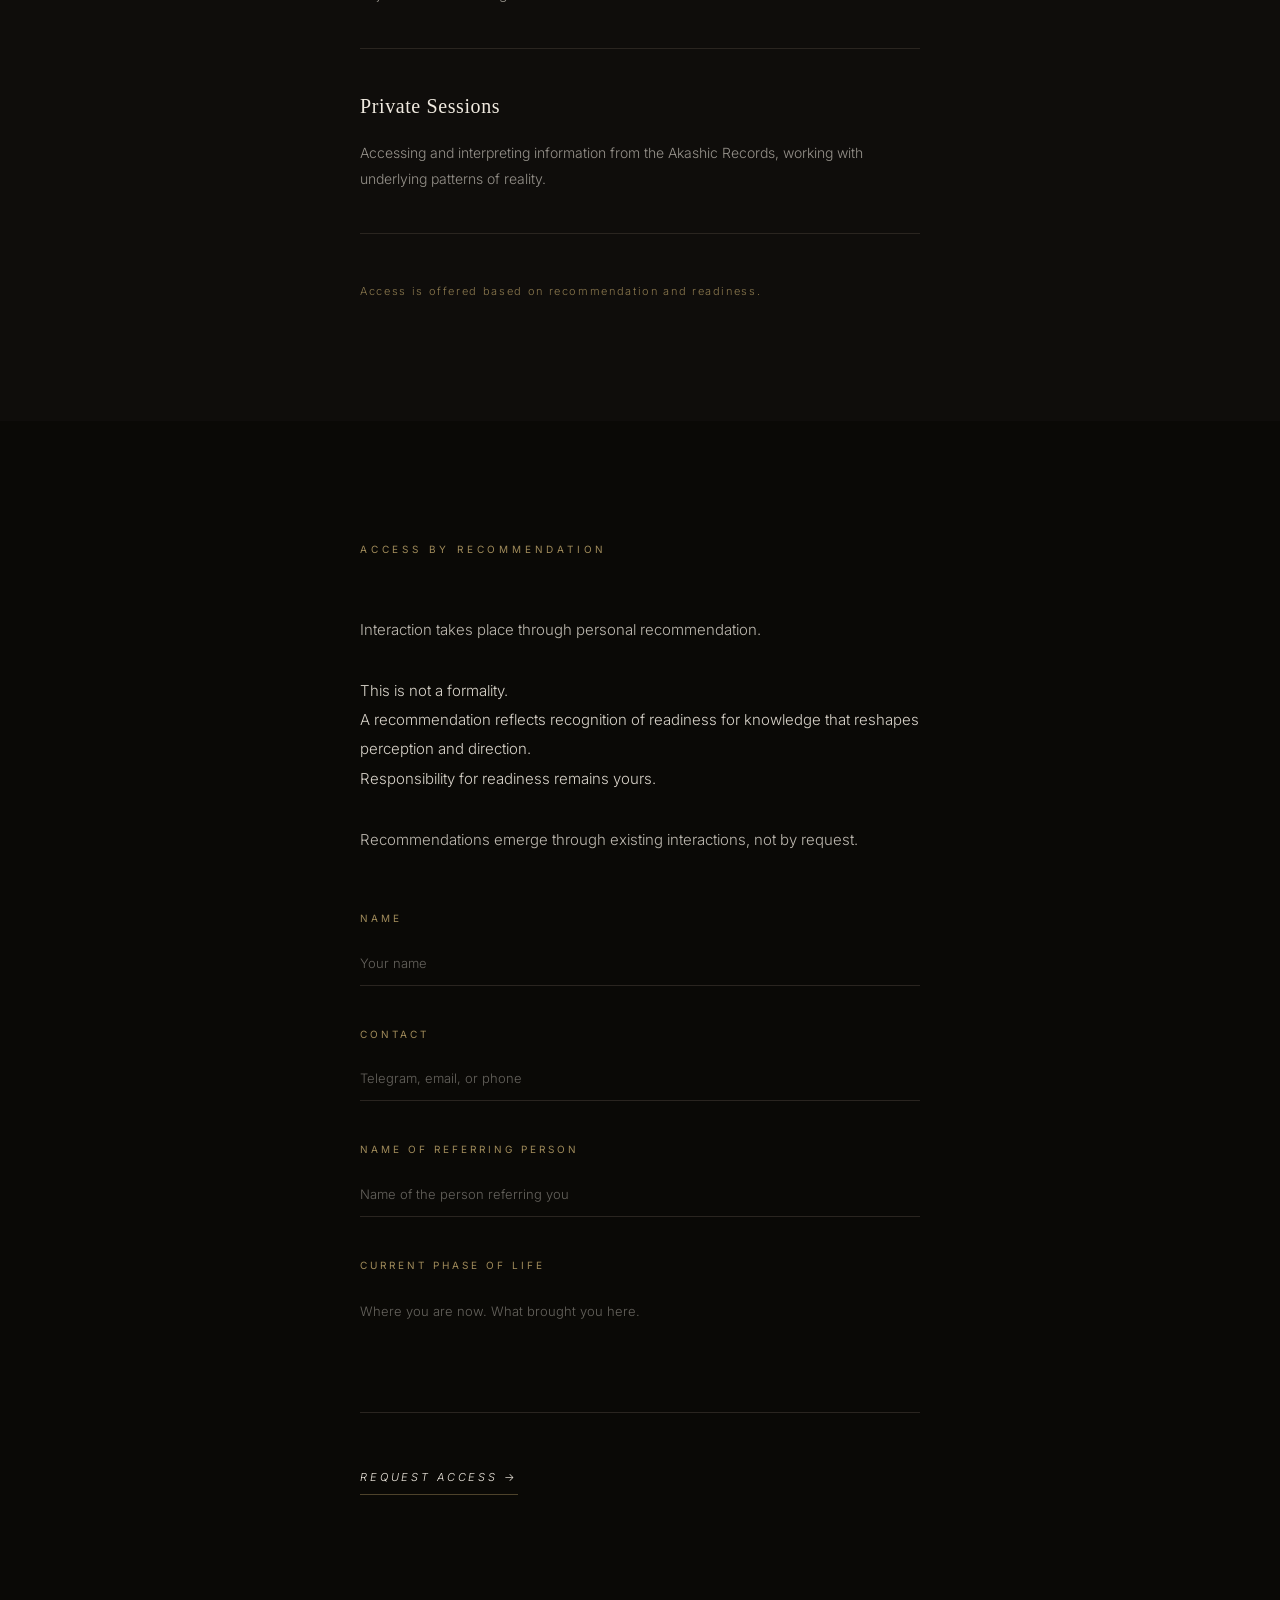
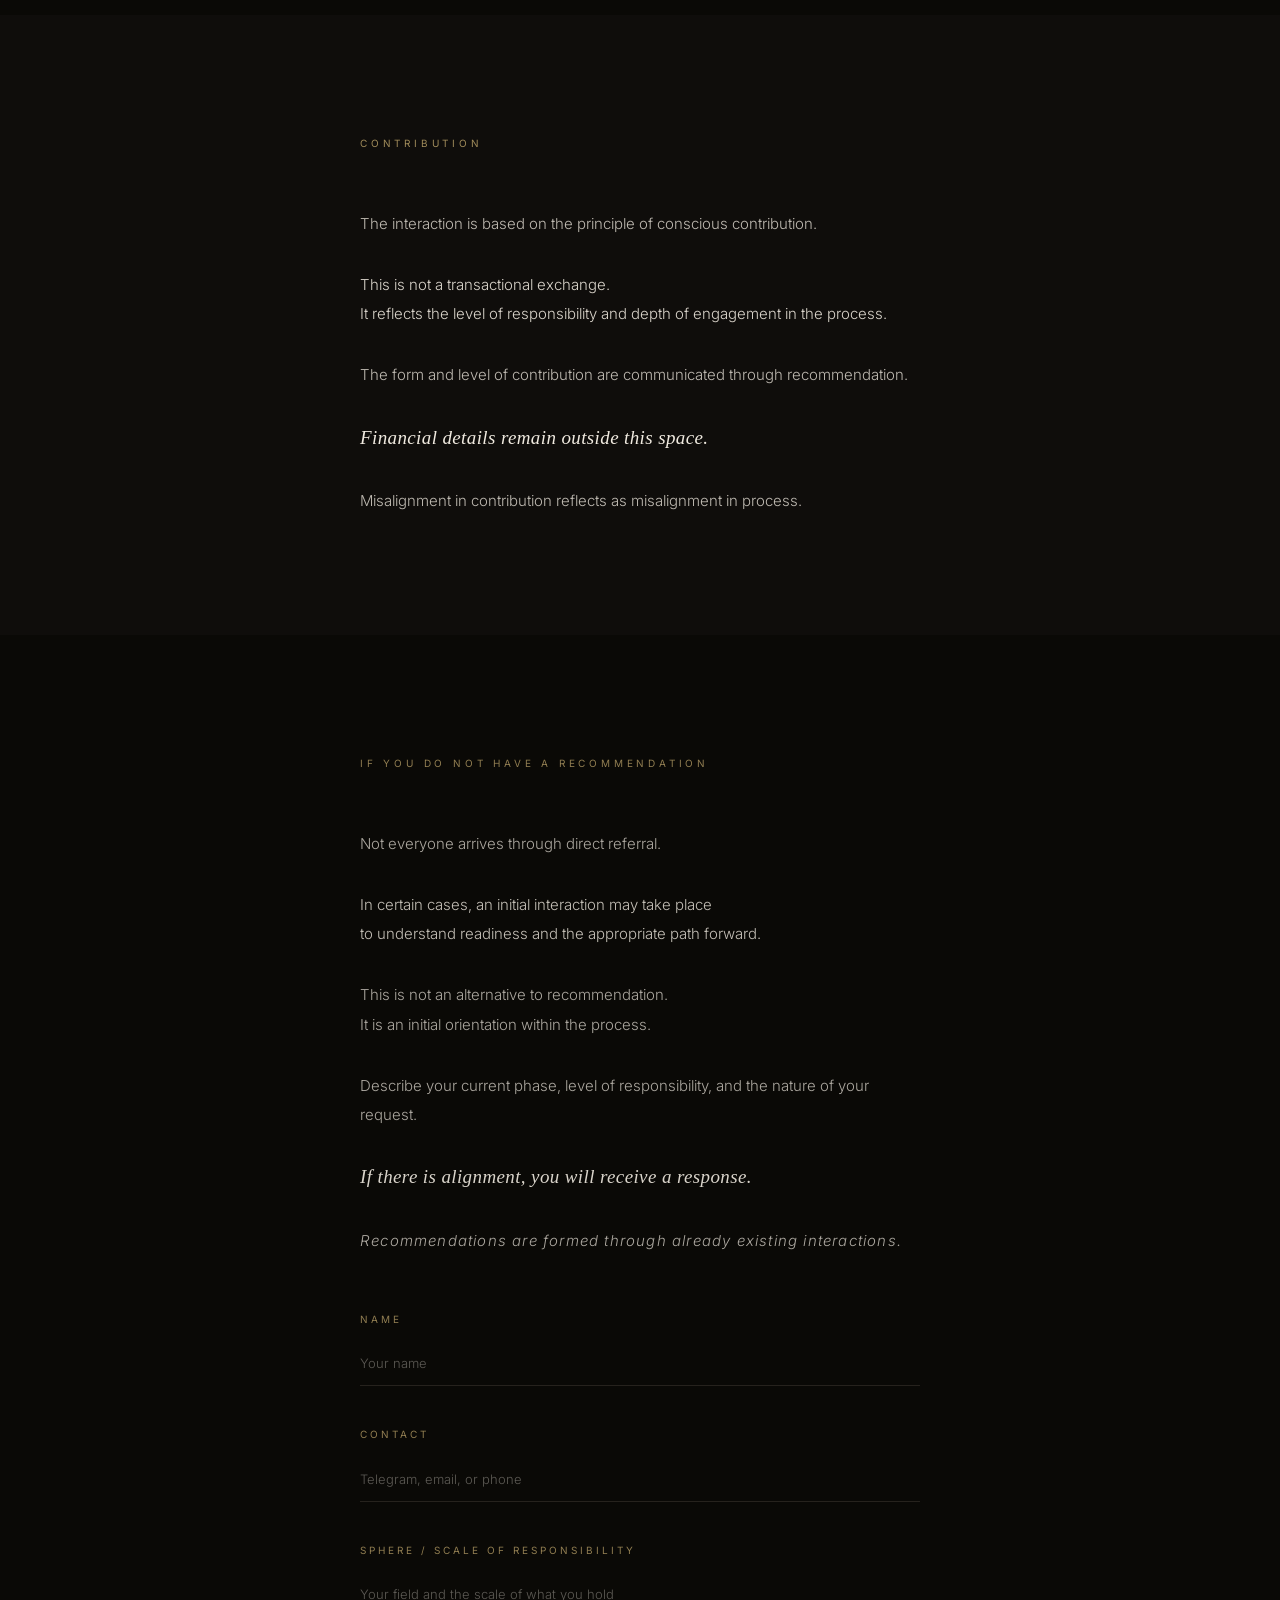
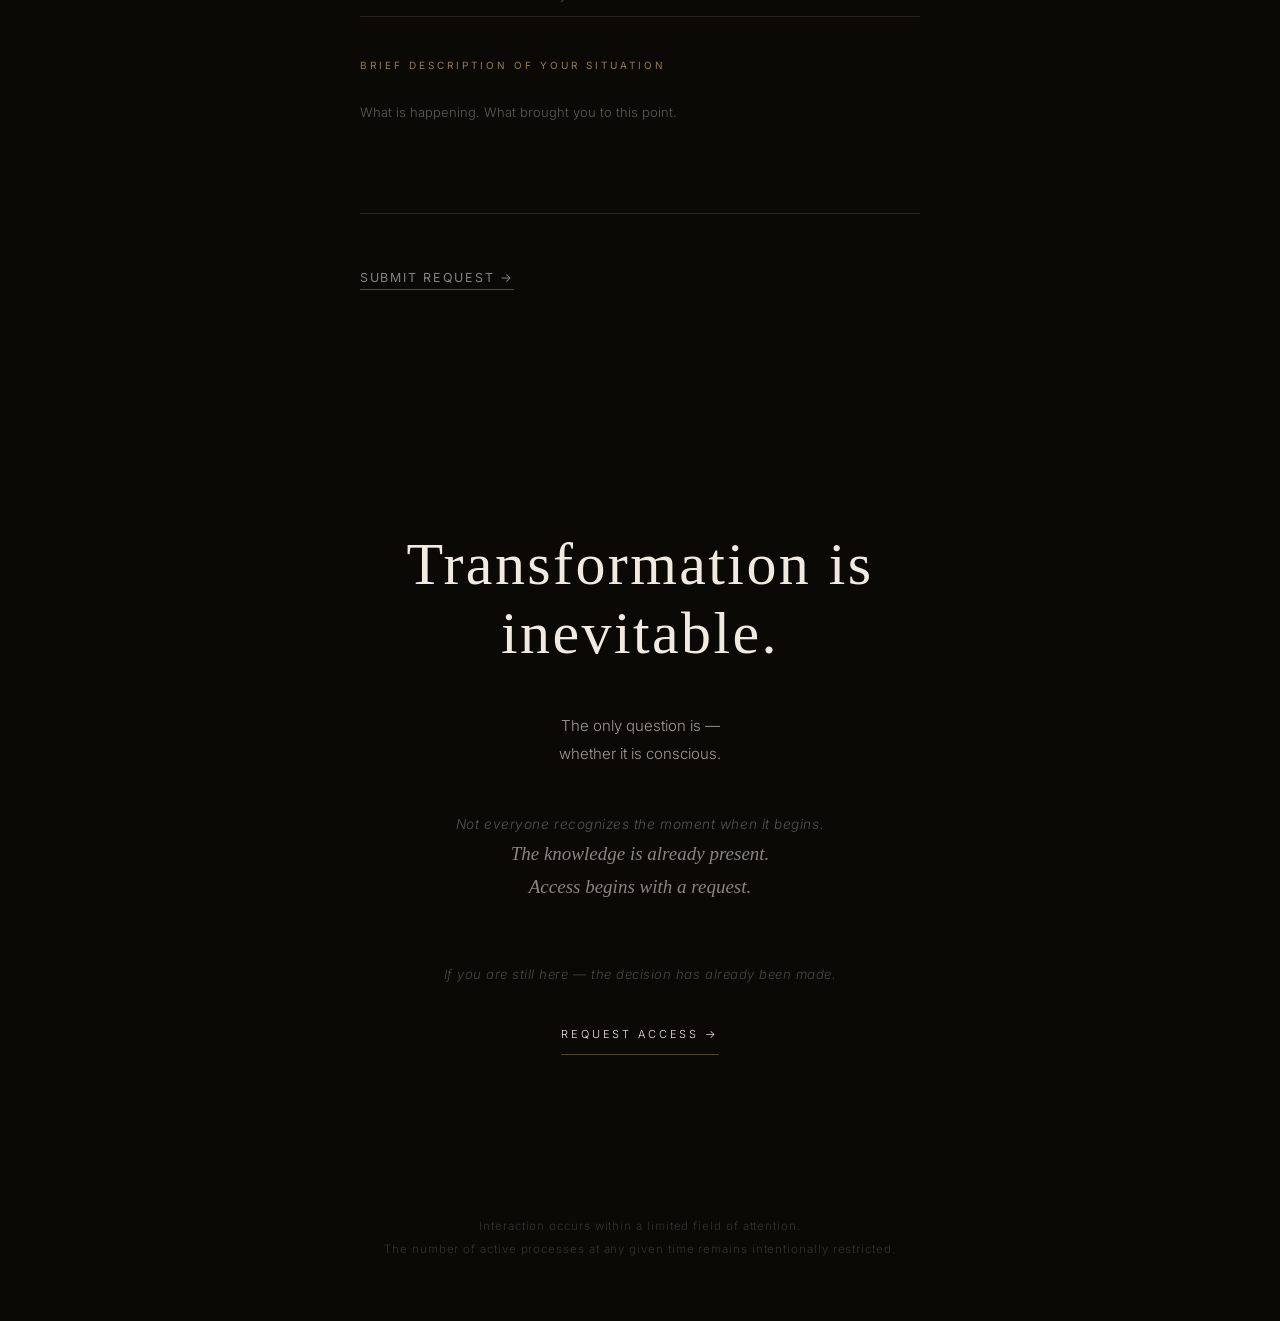
==== commit 44e0d120: "Add Core A logo SVG and favicon Co-Authored-By: Claude Opus 4.6 (1M context) <noreply@anthropic.com>" ====
--- a/Redesign_1/index.html
+++ b/Redesign_1/index.html
@@ -9,8 +9,14 @@
     <meta property="og:description" content="A private space for working with perception, decision-making, and the deeper structure of reality.">
     <meta property="og:type" content="website">
     <meta property="og:url" content="https://dimyanusa.github.io/2_project/Redesign_1/">
+    <meta property="og:image" content="https://dimyanusa.github.io/2_project/Redesign_1/og-image-en.png">
+    <meta property="og:image:width" content="1200">
+    <meta property="og:image:height" content="630">
     <meta name="twitter:card" content="summary_large_image">
+    <meta name="twitter:image" content="https://dimyanusa.github.io/2_project/Redesign_1/og-image-en.png">
     <title>Quantum Field Mentorship | Akashic Records &amp; Consciousness Work</title>
+    <link rel="icon" type="image/svg+xml" href="/favicon.svg">
+    <link rel="shortcut icon" href="/favicon.svg">
     <script type="application/ld+json">
     {
       "@context": "https://schema.org",
--- a/Redesign_1/style.css
+++ b/Redesign_1/style.css
@@ -647,3 +647,60 @@
     letter-spacing: 0.04em;
     margin-bottom: 32px;
 }
+
+/* ══════════════════════════════════════════════
+   UX MESSAGE (behavioural triggers)
+══════════════════════════════════════════════ */
+.ux-message {
+    position: fixed;
+    bottom: 36px;
+    left: 36px;
+    max-width: 300px;
+    background: rgba(8,8,10,0.92);
+    border: 1px solid rgba(255,255,255,0.07);
+    padding: 18px 22px;
+    color: rgba(255,255,255,0.55);
+    font-size: 0.78em;
+    line-height: 1.75;
+    letter-spacing: 0.03em;
+    opacity: 0;
+    transform: translateY(12px);
+    transition: opacity 0.5s ease, transform 0.5s ease;
+    z-index: 200;
+    pointer-events: auto;
+}
+
+.ux-message.visible {
+    opacity: 1;
+    transform: translateY(0);
+}
+
+.ux-message p { margin: 0 0 8px; }
+
+.ux-message a {
+    color: rgba(255,255,255,0.35);
+    text-decoration: none;
+    font-size: 0.9em;
+    letter-spacing: 0.12em;
+    text-transform: uppercase;
+    border-bottom: 1px solid rgba(255,255,255,0.15);
+    padding-bottom: 1px;
+    transition: color 0.3s;
+}
+
+.ux-message a:hover { color: rgba(255,255,255,0.7); }
+
+@media (max-width: 640px) {
+    .ux-message {
+        left: 16px;
+        right: 16px;
+        max-width: none;
+        bottom: 20px;
+    }
+}
+
+.logo-mark {
+  display: block;
+  margin: 0 auto 8px;
+  opacity: 0.9;
+}
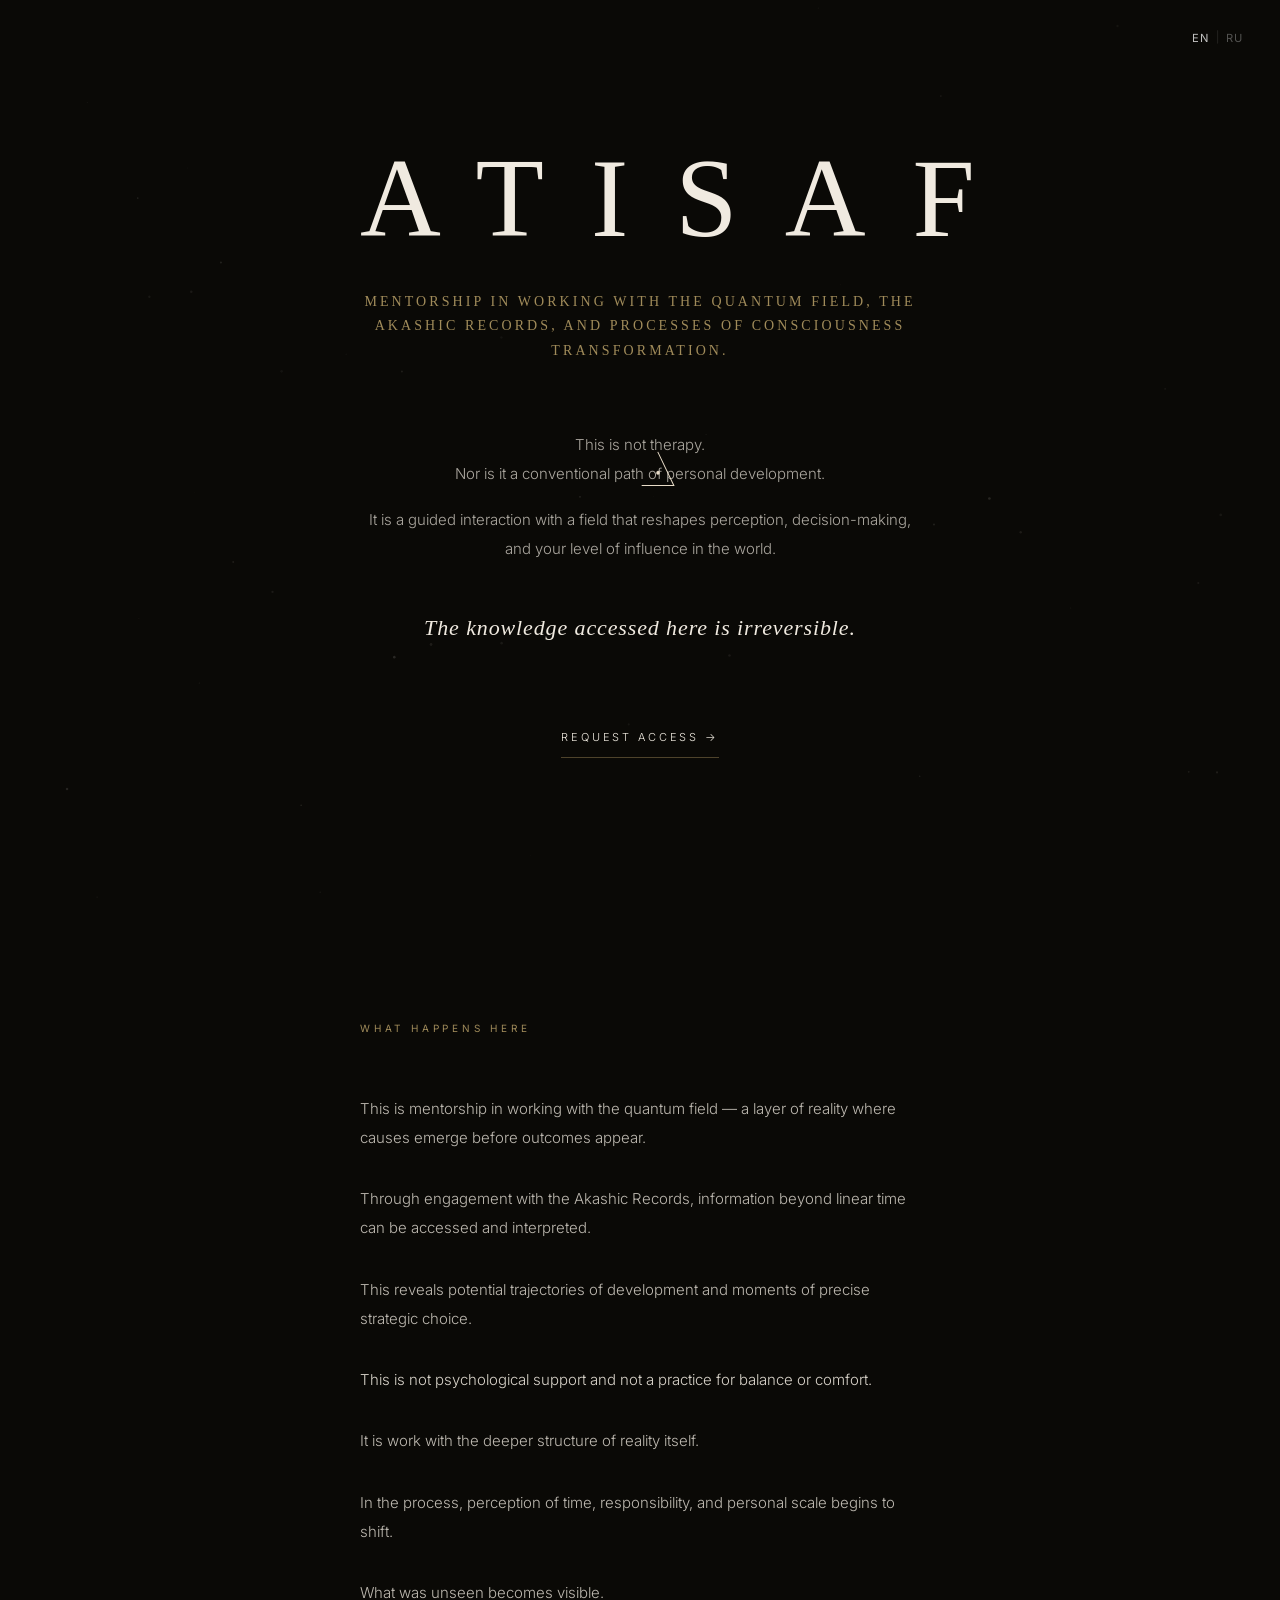
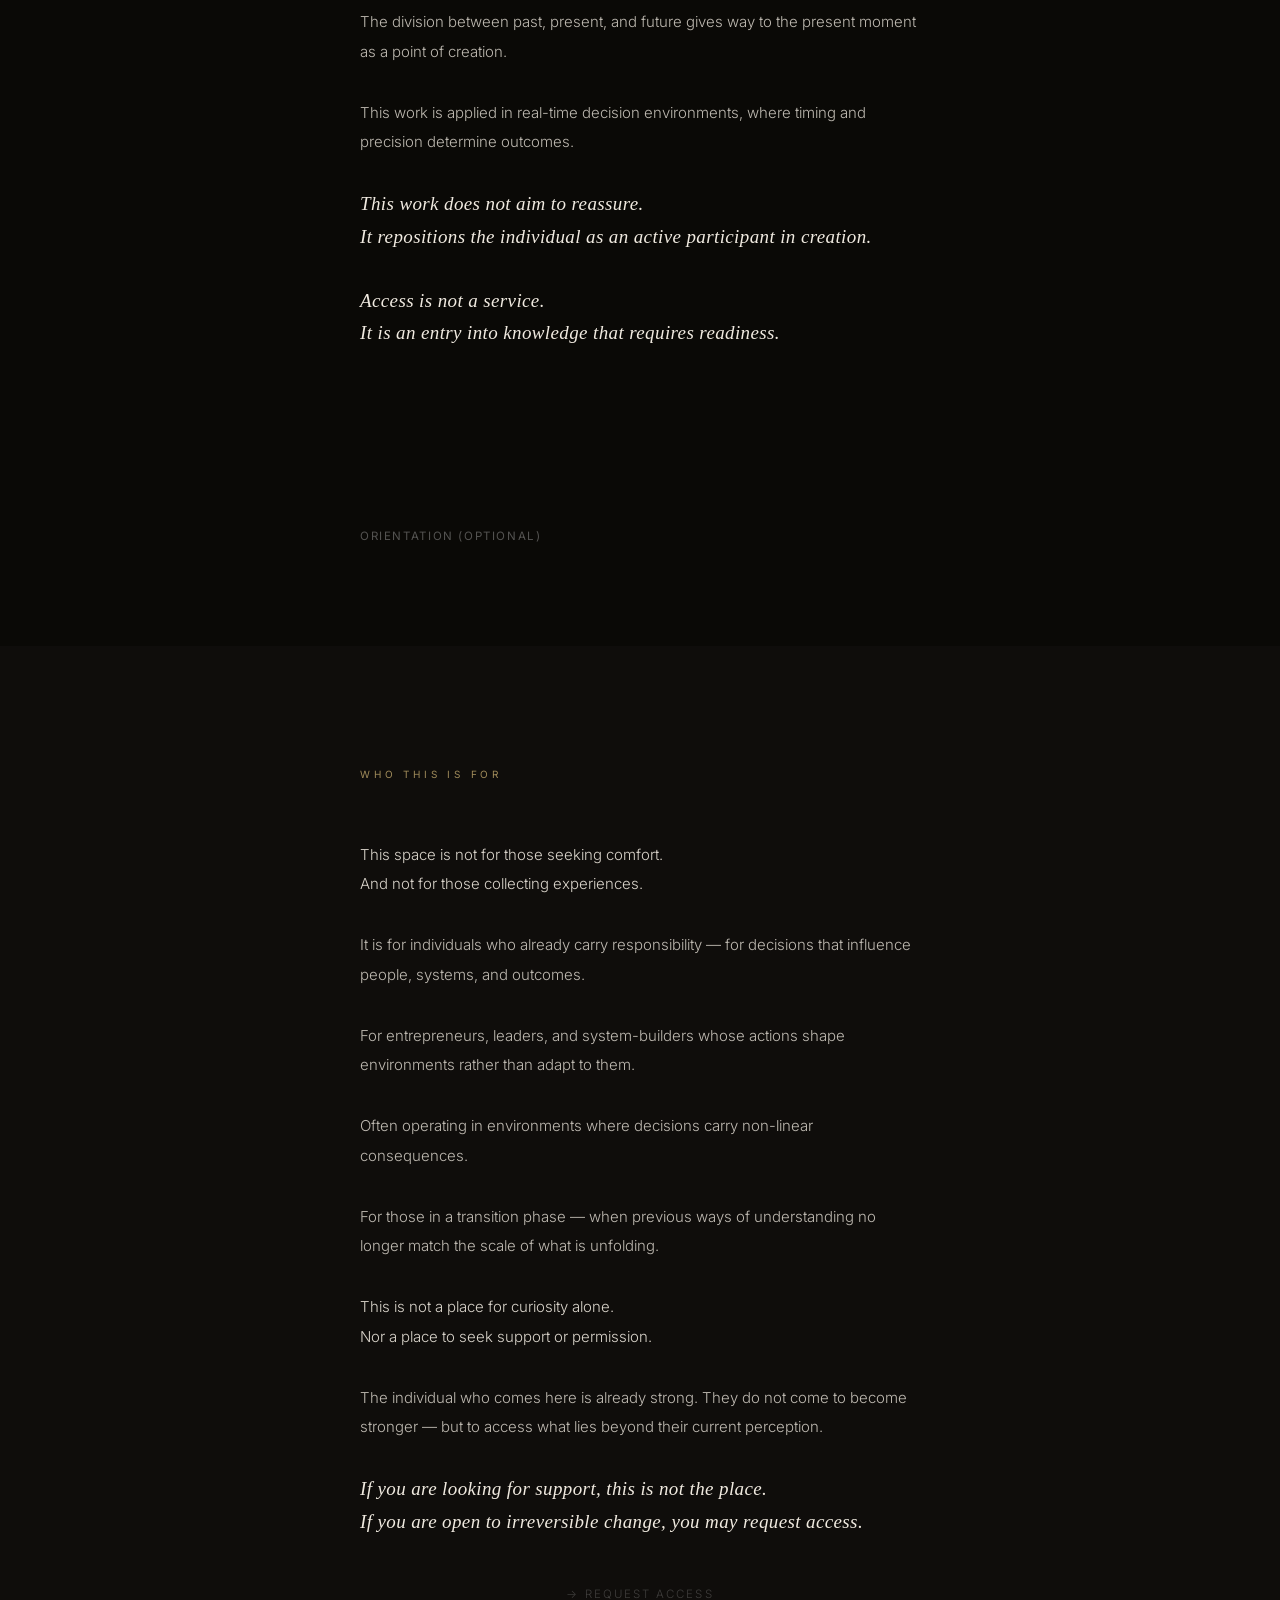
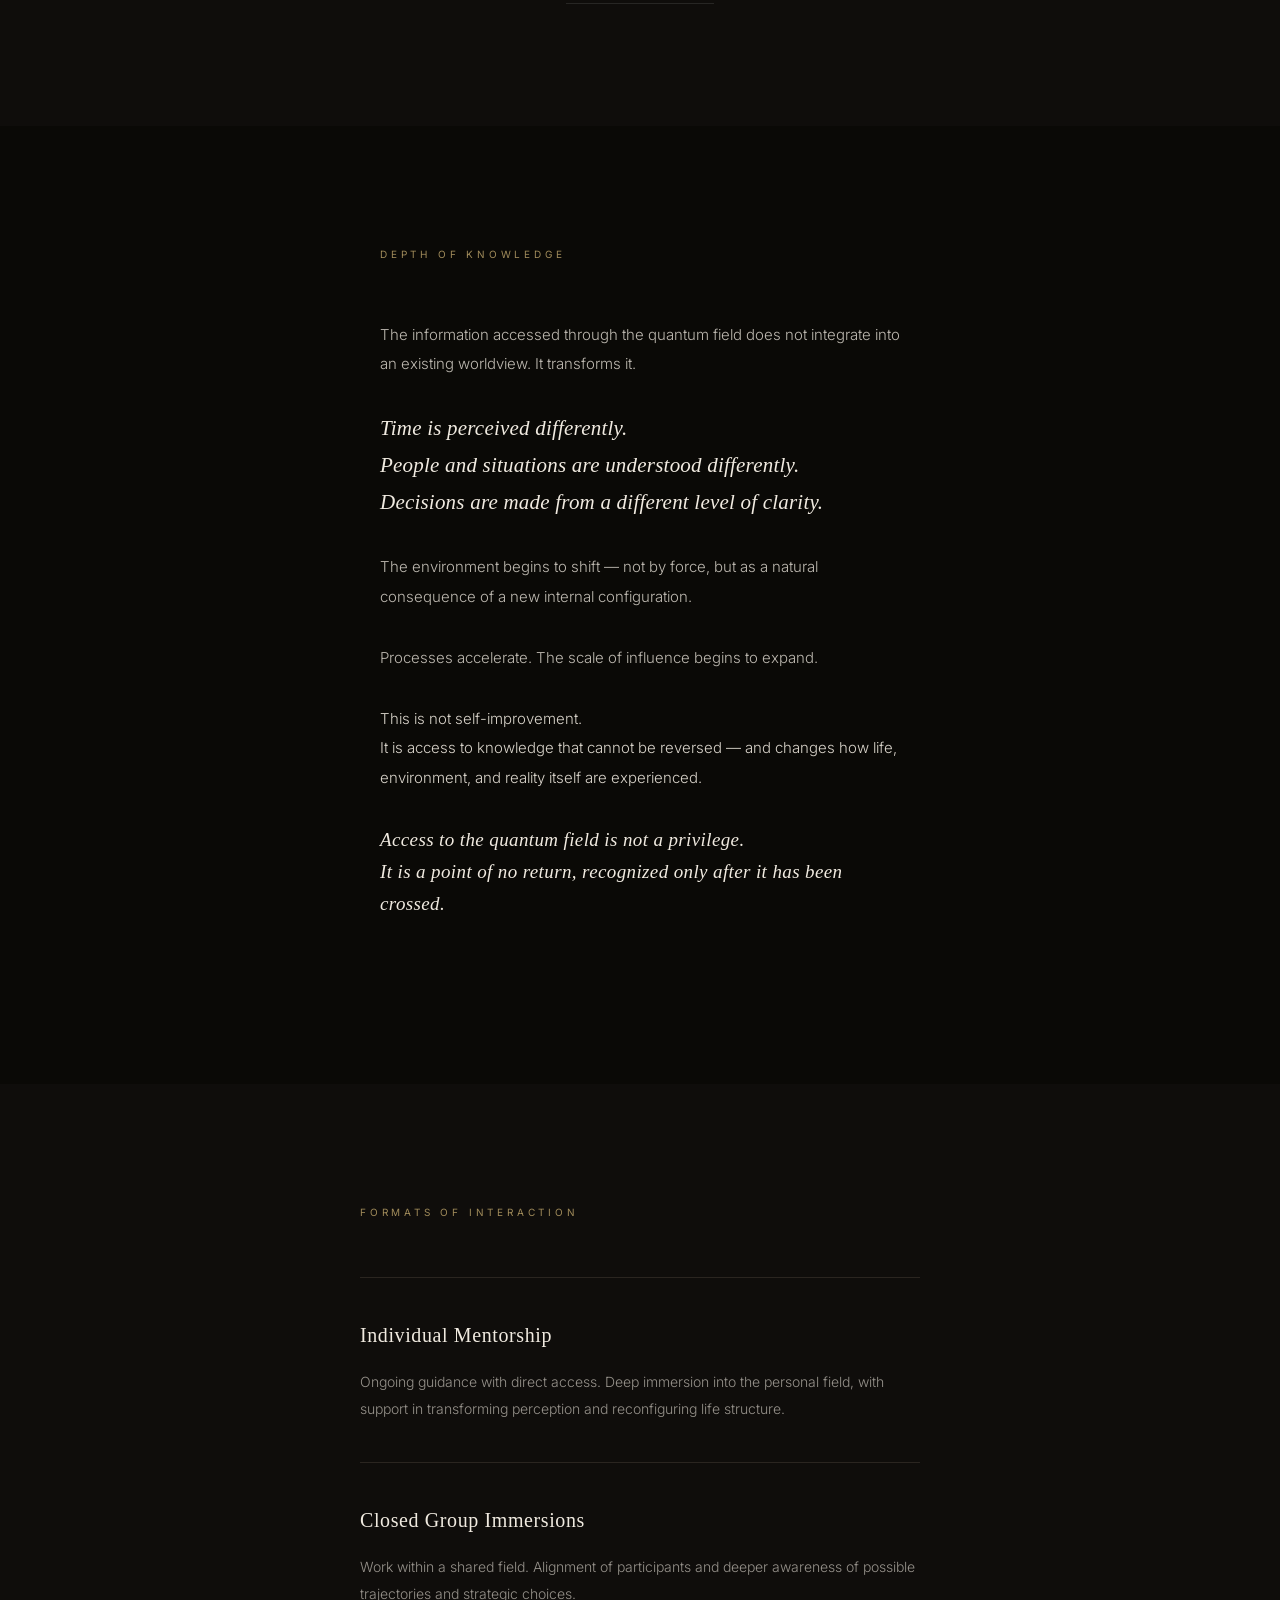
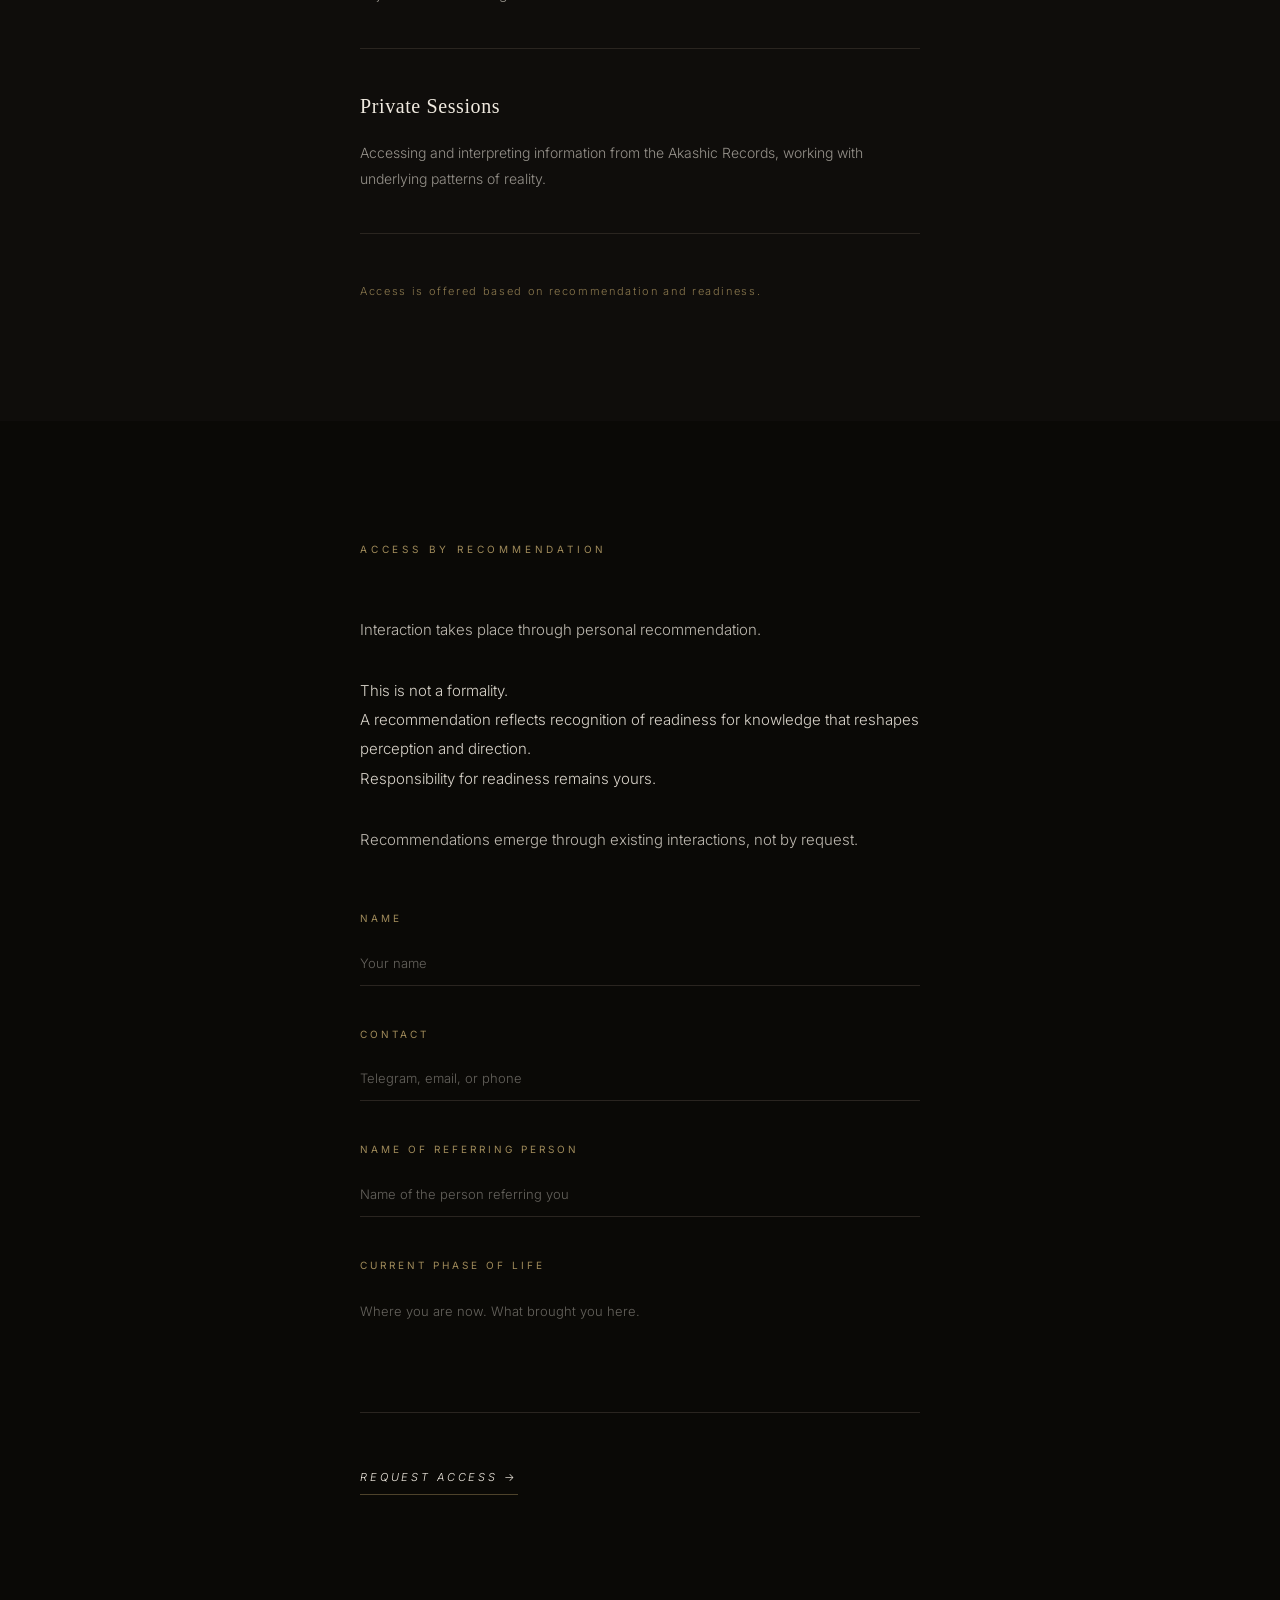
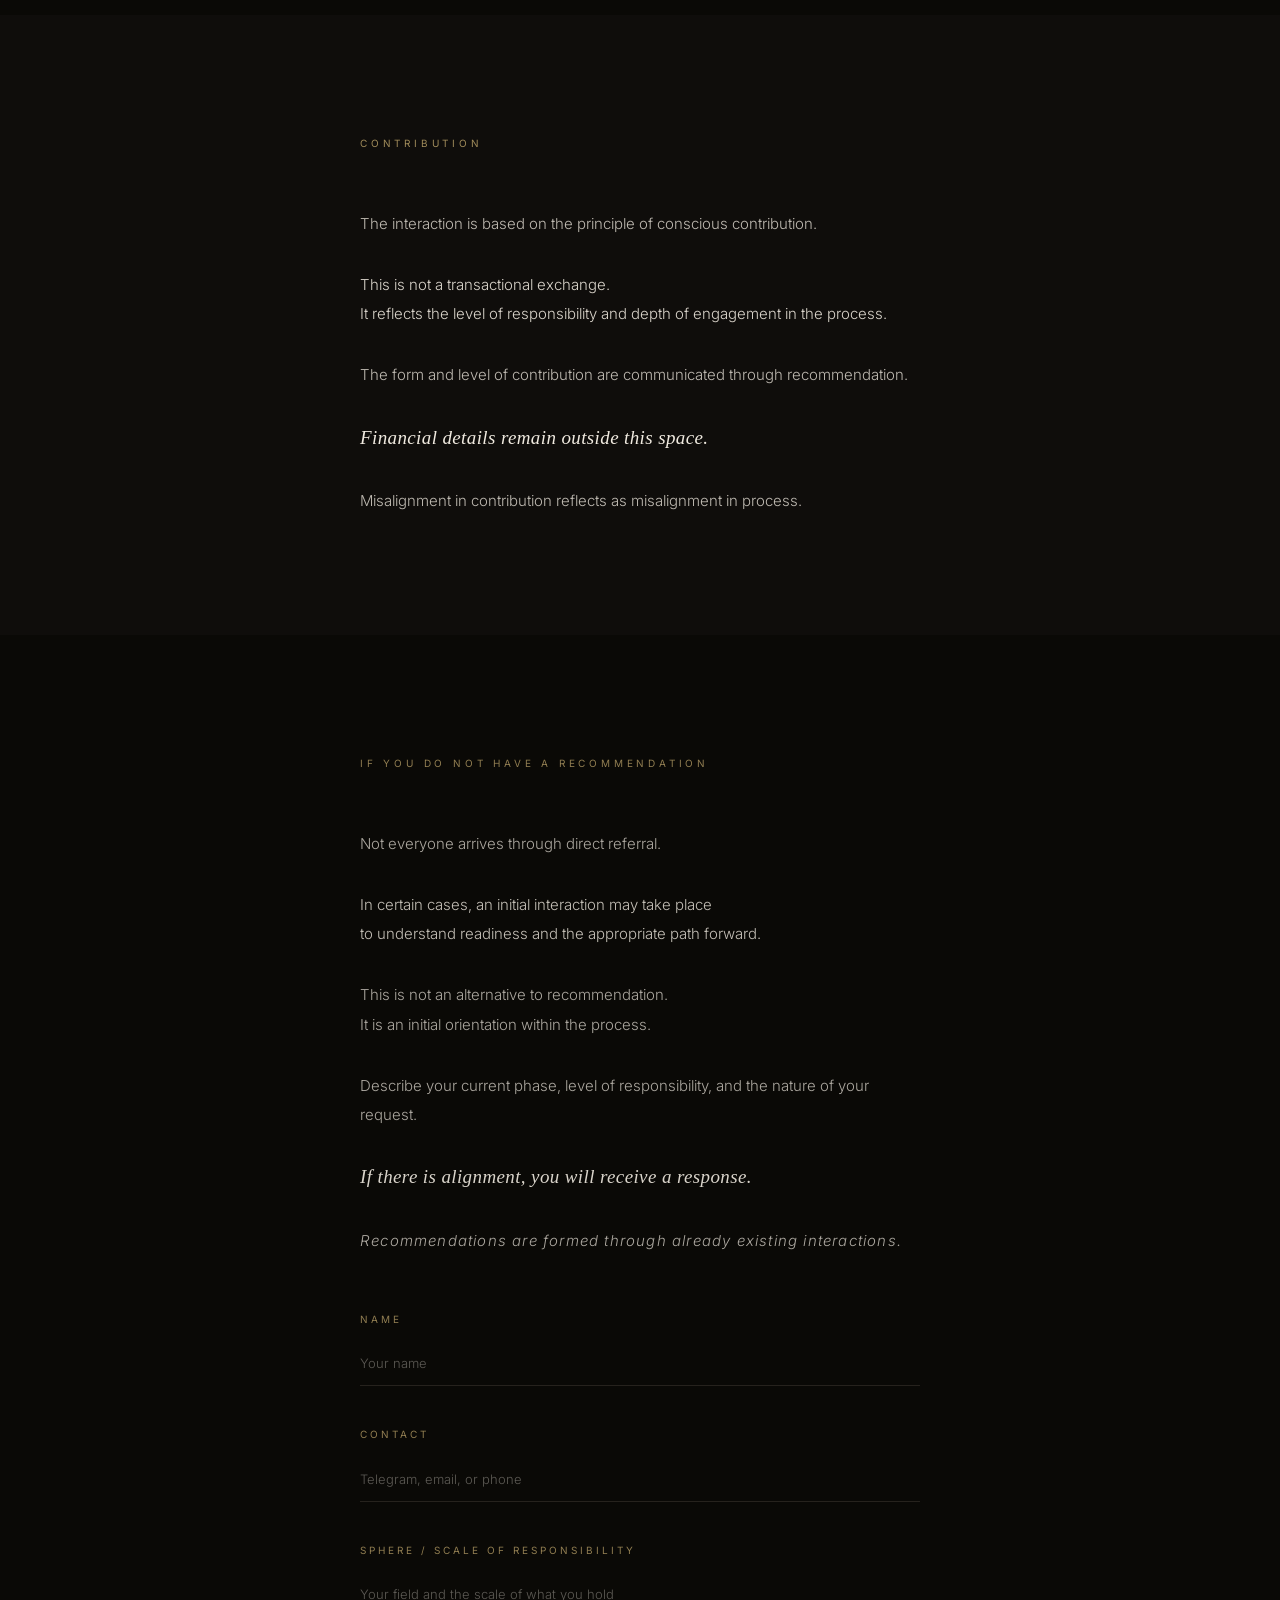
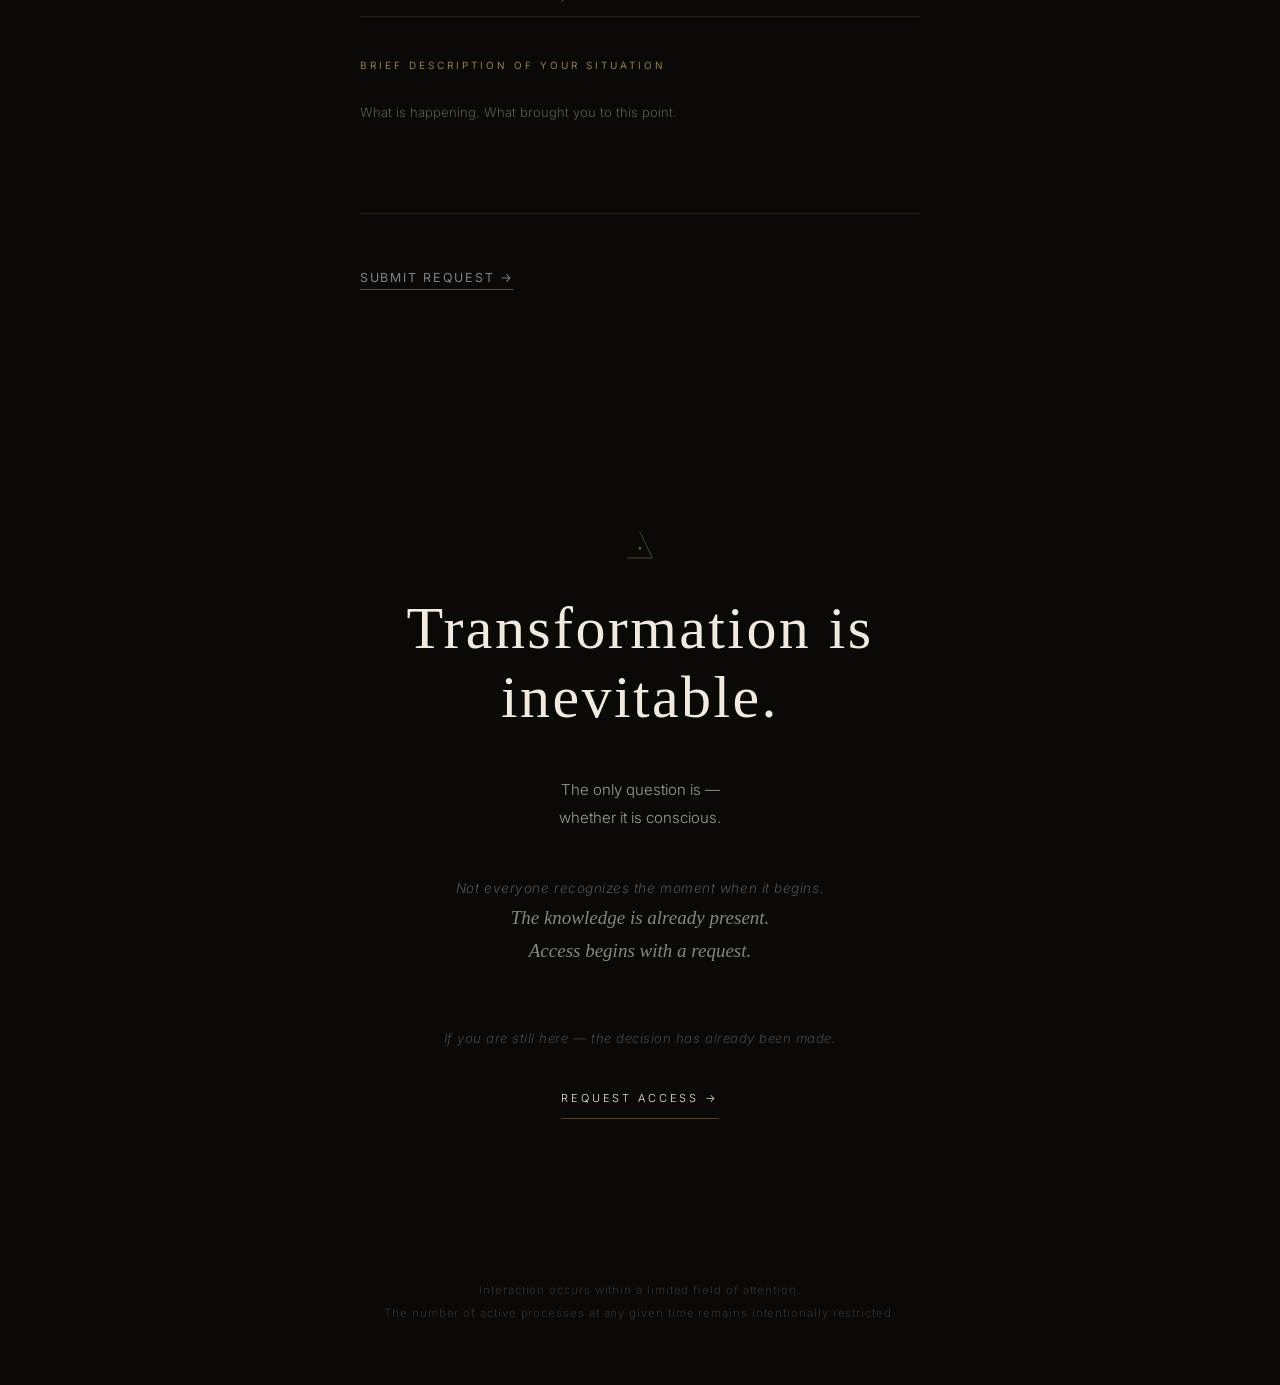
==== commit 01866f65: "Add Core A to header, final screen seal, update OG meta Co-Authored-By: Claude Opus 4.6 (1M context)" ====
--- a/Redesign_1/index.html
+++ b/Redesign_1/index.html
@@ -9,11 +9,11 @@
     <meta property="og:description" content="A private space for working with perception, decision-making, and the deeper structure of reality.">
     <meta property="og:type" content="website">
     <meta property="og:url" content="https://dimyanusa.github.io/2_project/Redesign_1/">
-    <meta property="og:image" content="https://dimyanusa.github.io/2_project/Redesign_1/og-image-en.png">
+    <meta property="og:image" content="/og-image-en.png">
     <meta property="og:image:width" content="1200">
     <meta property="og:image:height" content="630">
     <meta name="twitter:card" content="summary_large_image">
-    <meta name="twitter:image" content="https://dimyanusa.github.io/2_project/Redesign_1/og-image-en.png">
+    <meta name="twitter:image" content="/og-image-en.png">
     <title>Quantum Field Mentorship | Akashic Records &amp; Consciousness Work</title>
     <link rel="icon" type="image/svg+xml" href="/favicon.svg">
     <link rel="shortcut icon" href="/favicon.svg">
@@ -61,6 +61,12 @@
     ══════════════════════════════════════ -->
     <section id="hero">
         <canvas id="particles-canvas"></canvas>
+        <div class="logo-header fade-in">
+          <svg xmlns="http://www.w3.org/2000/svg" viewBox="0 0 100 110" width="36" height="40">
+            <path d="M50 6 L94 98 L6 98" fill="none" stroke="#e8dcc8" stroke-width="2.8" stroke-linejoin="miter" stroke-linecap="square"/>
+            <circle cx="50" cy="63" r="5" fill="#e8dcc8"/>
+          </svg>
+        </div>
         <div class="hero-inner">
             <div class="hero-brand fade-in" data-i18n="heroBrand">ATISAF</div>
             <h1 style="position:absolute;width:1px;height:1px;overflow:hidden;opacity:0;pointer-events:none;">
@@ -325,6 +331,12 @@
     ══════════════════════════════════════ -->
     <section id="final">
         <div class="final-inner fade-in">
+            <div class="logo-seal fade-in">
+              <svg xmlns="http://www.w3.org/2000/svg" viewBox="0 0 100 110" width="28" height="32">
+                <path d="M50 6 L94 98 L6 98" fill="none" stroke="rgba(232,220,200,0.35)" stroke-width="2.8" stroke-linejoin="miter" stroke-linecap="square"/>
+                <circle cx="50" cy="63" r="5" fill="rgba(232,220,200,0.35)"/>
+              </svg>
+            </div>
             <p class="final-title" data-i18n="finalTitle">Transformation is inevitable.</p>
             <p class="final-sub" data-i18n="finalSub">The only question is —<br>whether it is conscious.</p>
             <p class="final-extra" data-i18n="finalExtra">Not everyone recognizes the moment when it begins.</p>
--- a/Redesign_1/style.css
+++ b/Redesign_1/style.css
@@ -704,3 +704,18 @@
   margin: 0 auto 8px;
   opacity: 0.9;
 }
+
+.logo-header {
+  position: absolute;
+  top: 50%;
+  left: 50%;
+  transform: translate(-50%, -200px);
+  opacity: 0.7;
+  z-index: 2;
+}
+
+.logo-seal {
+  display: flex;
+  justify-content: center;
+  margin-bottom: 32px;
+}
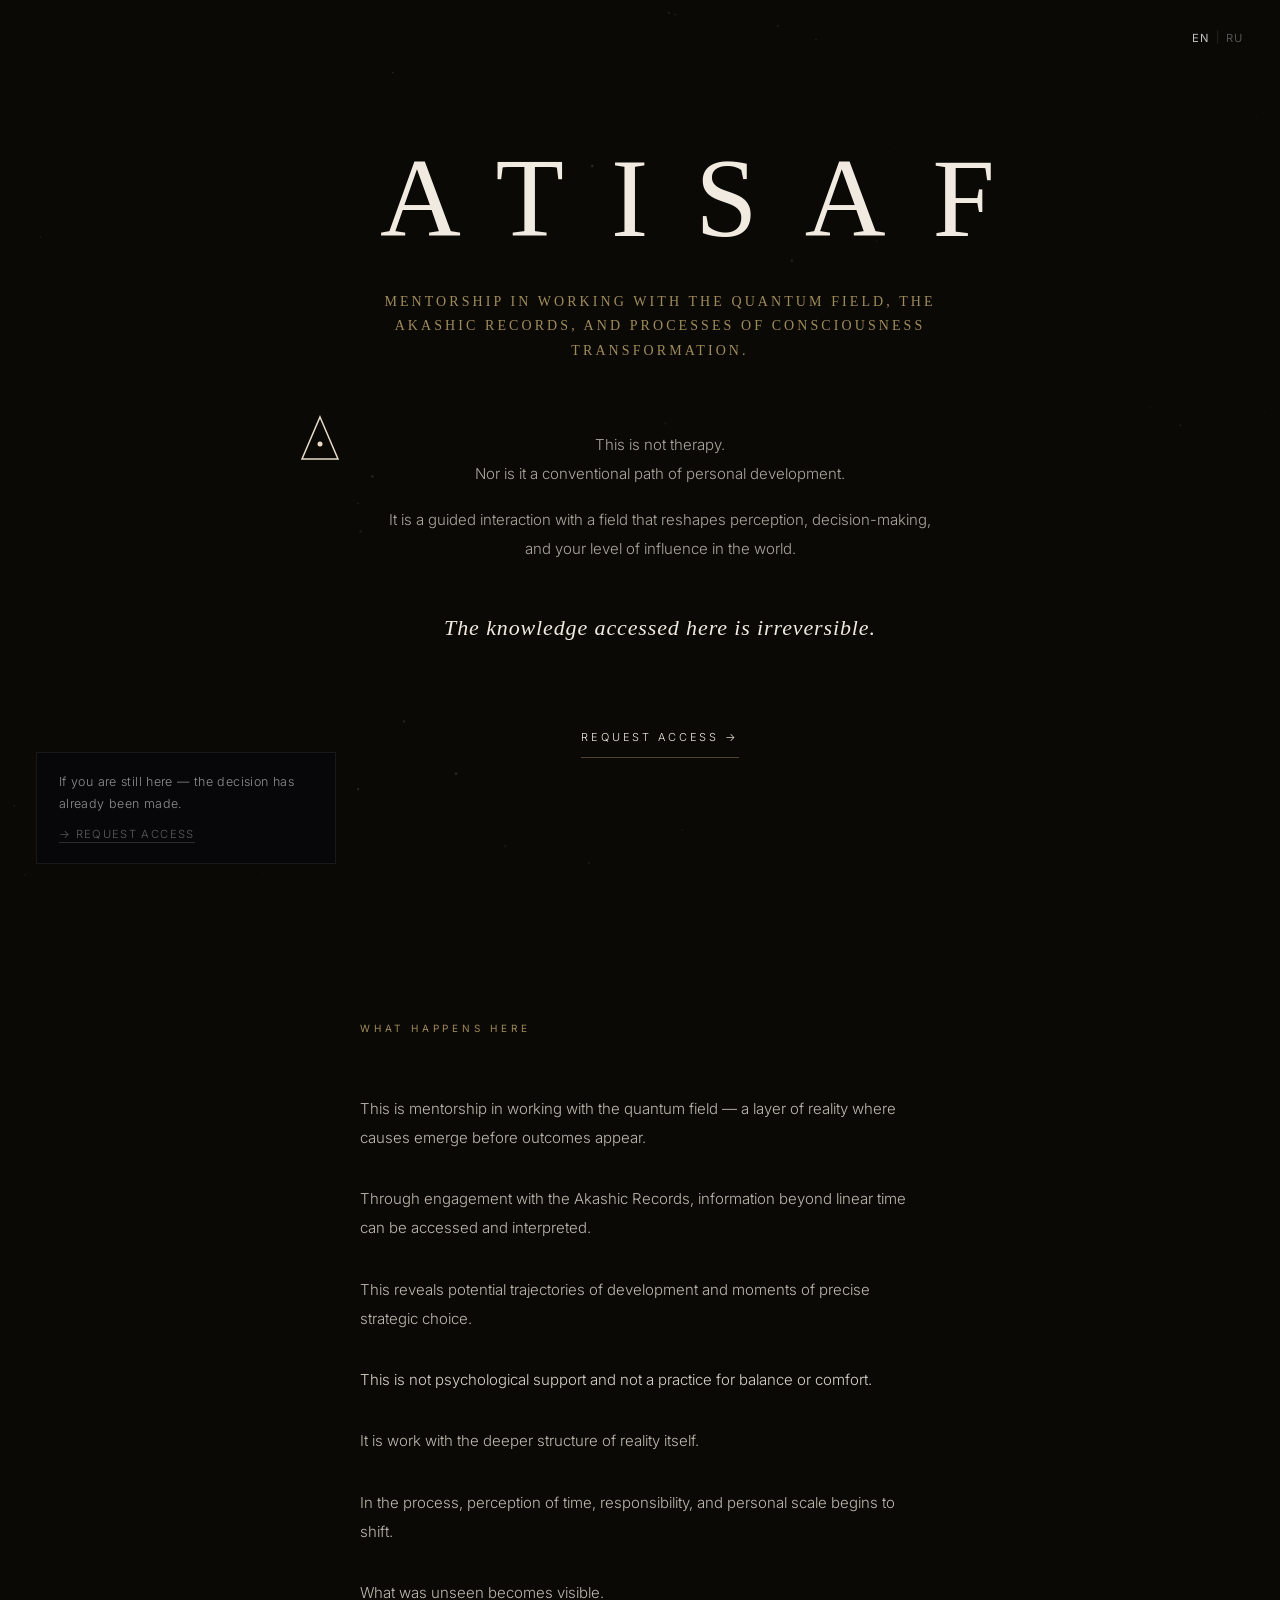
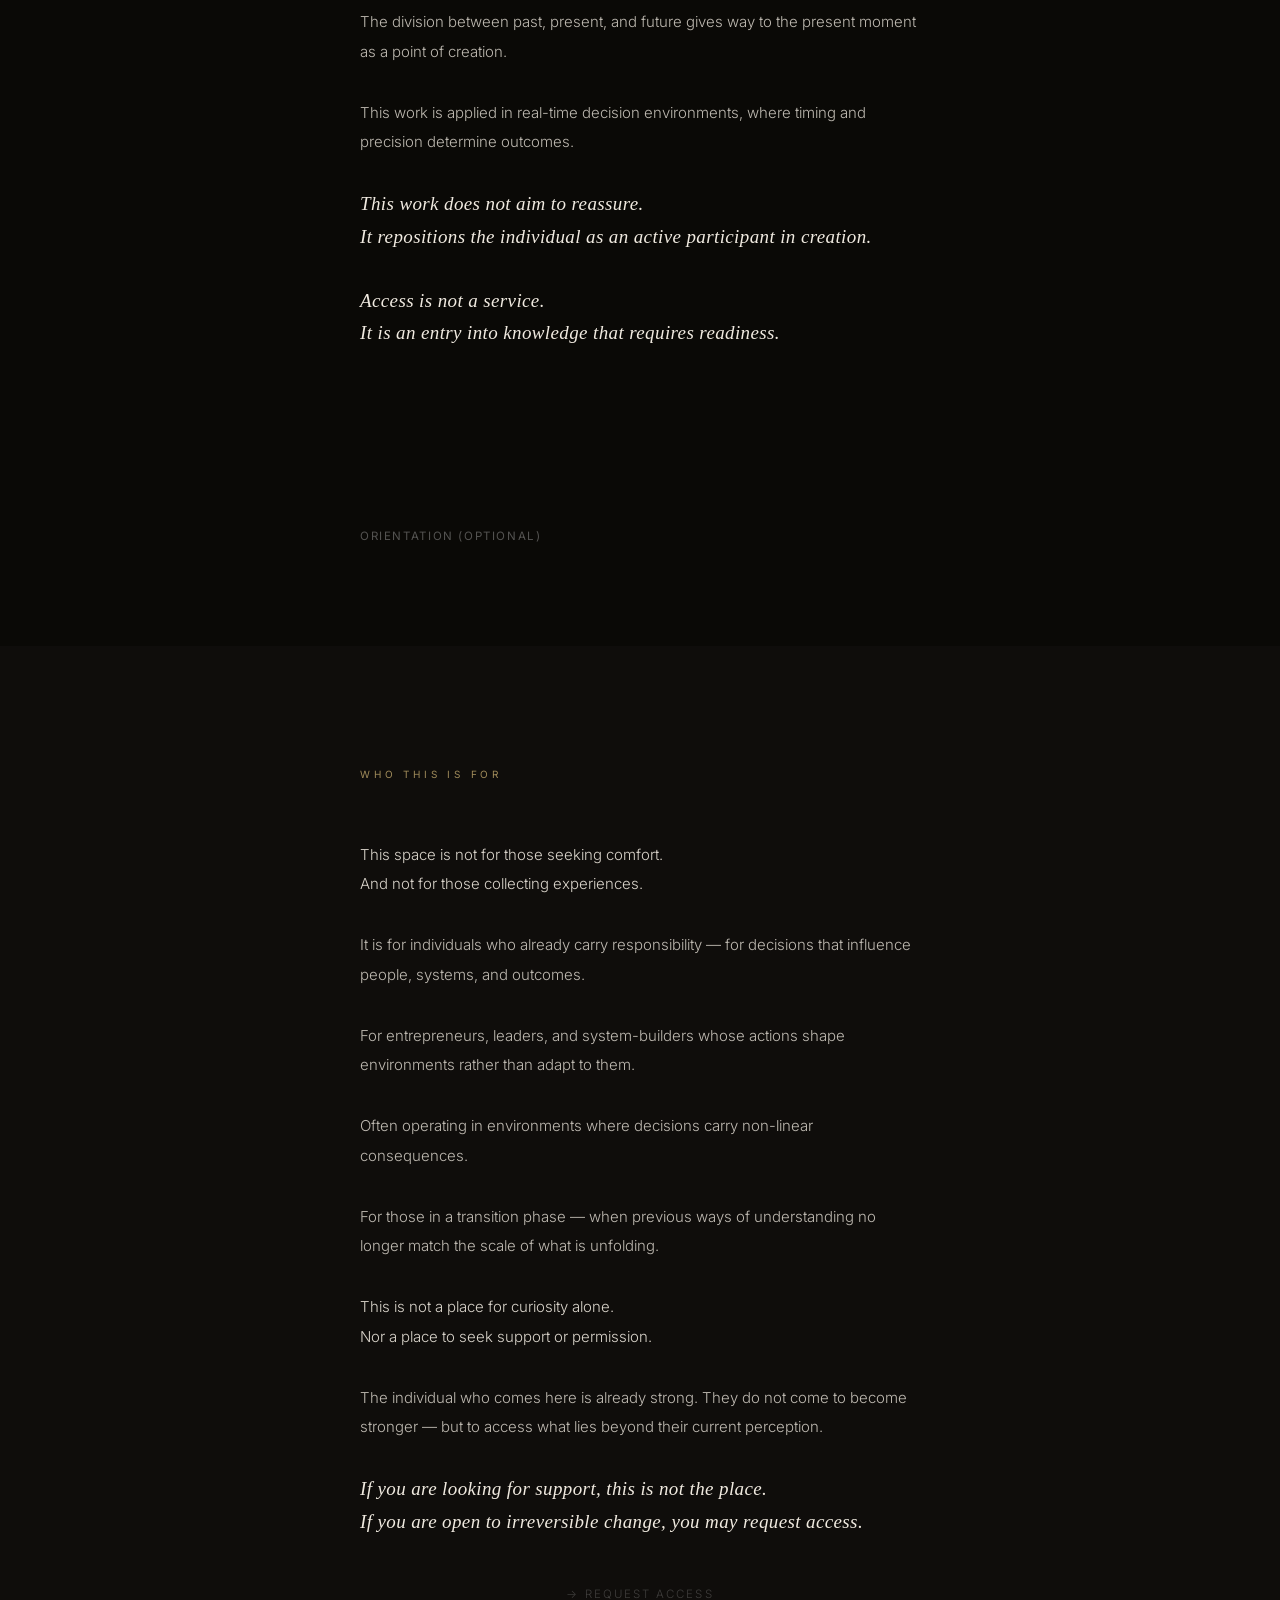
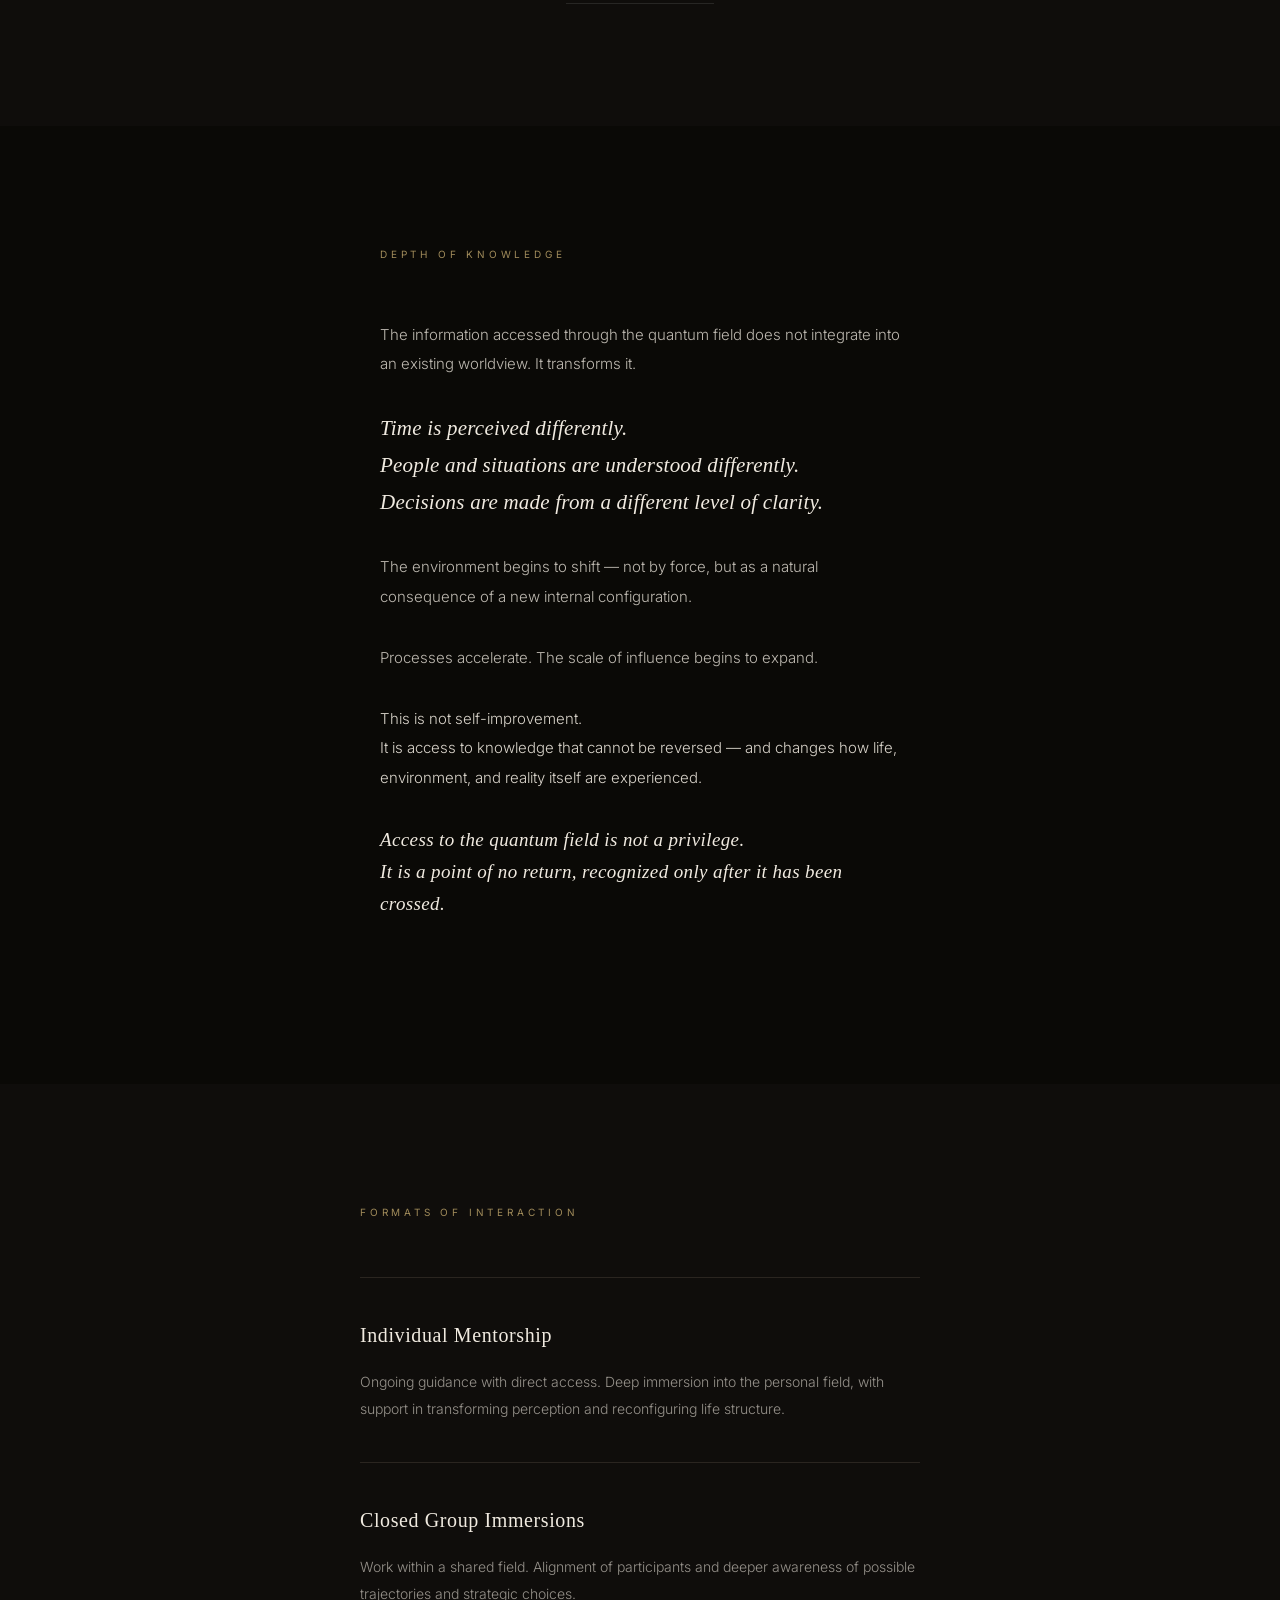
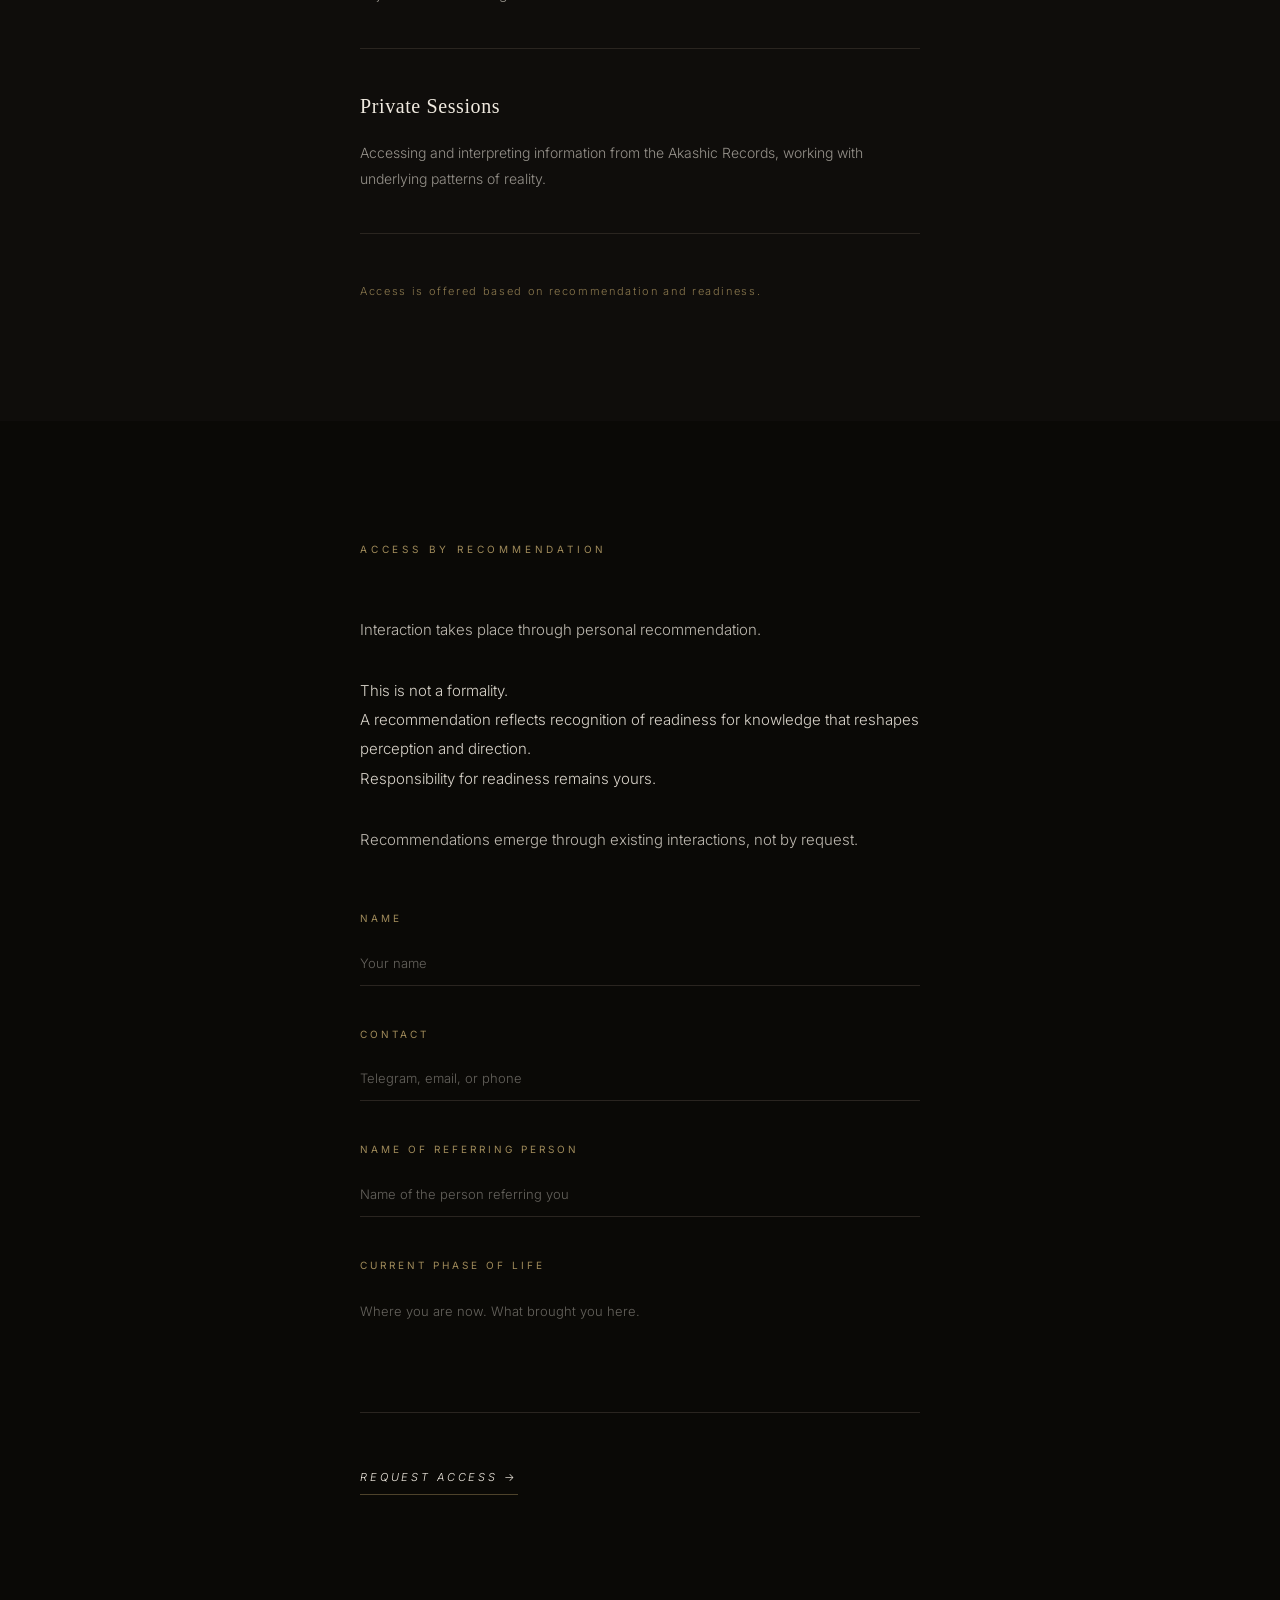
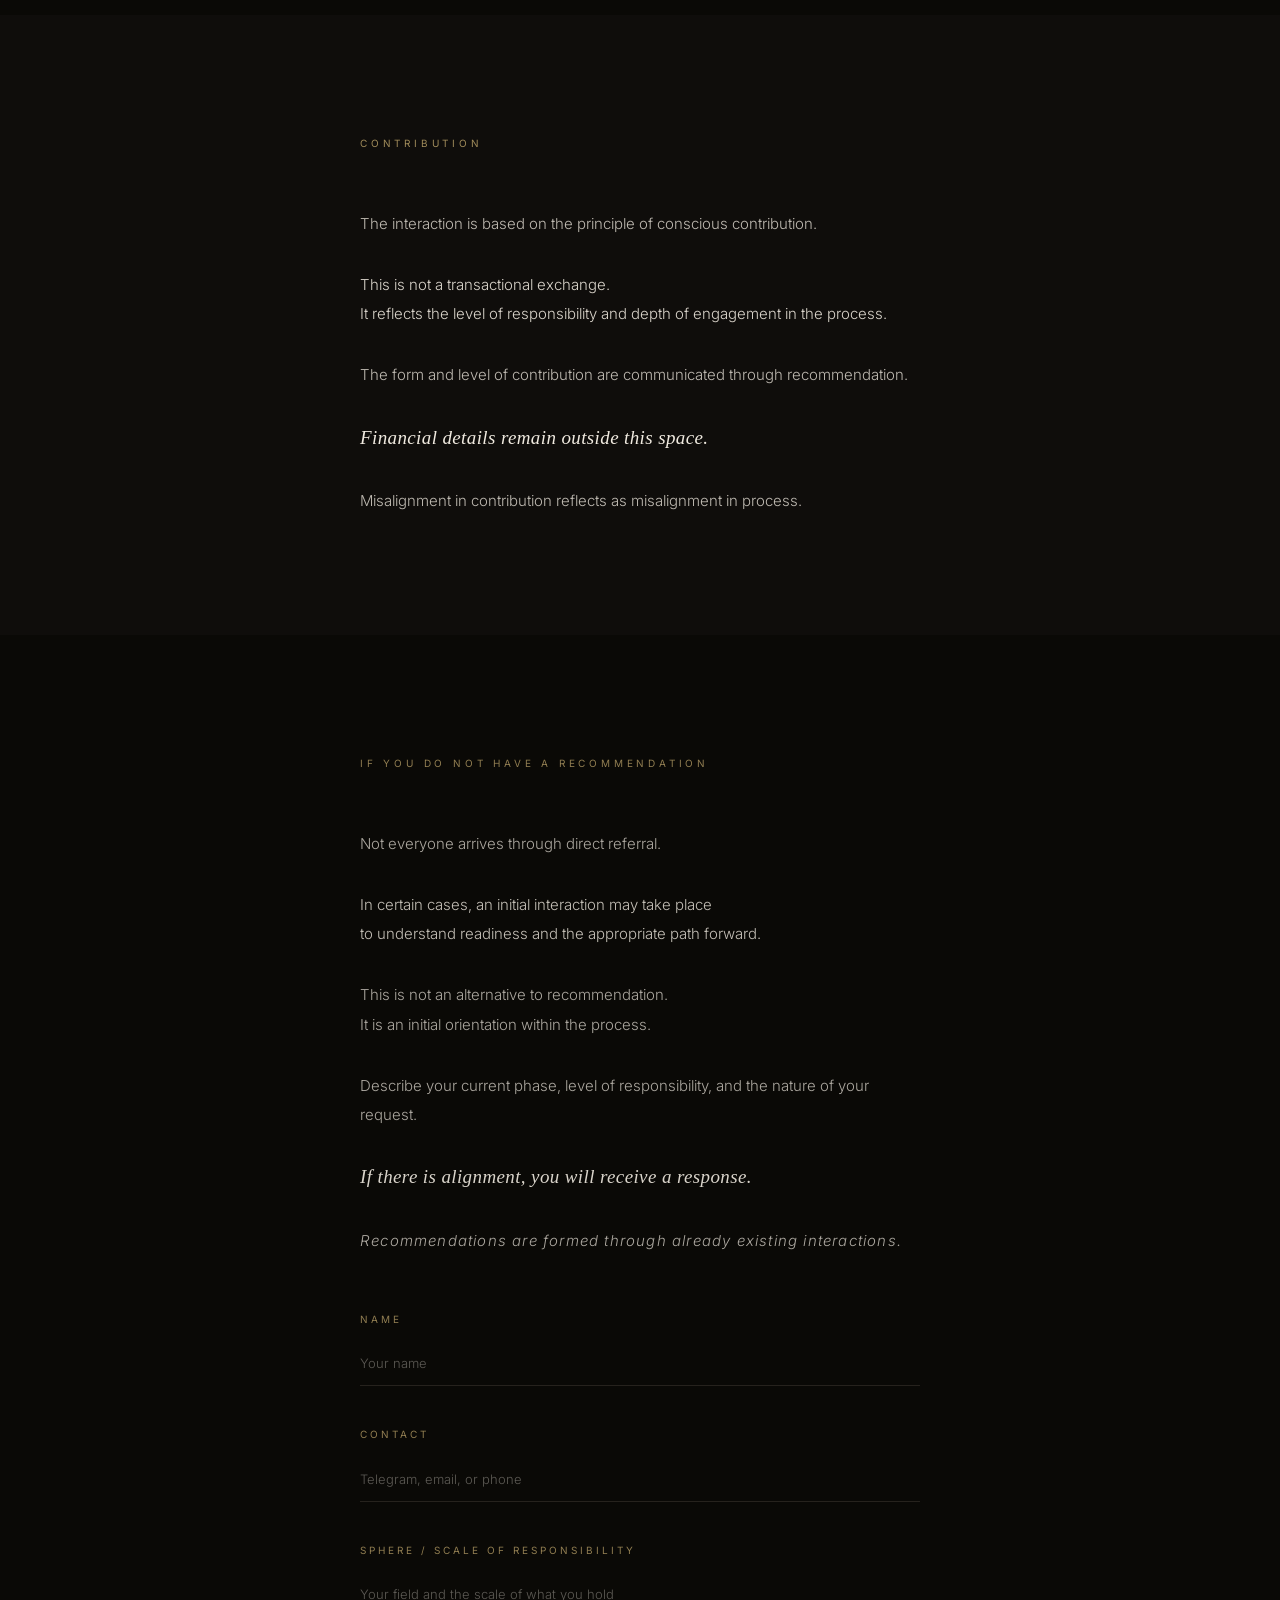
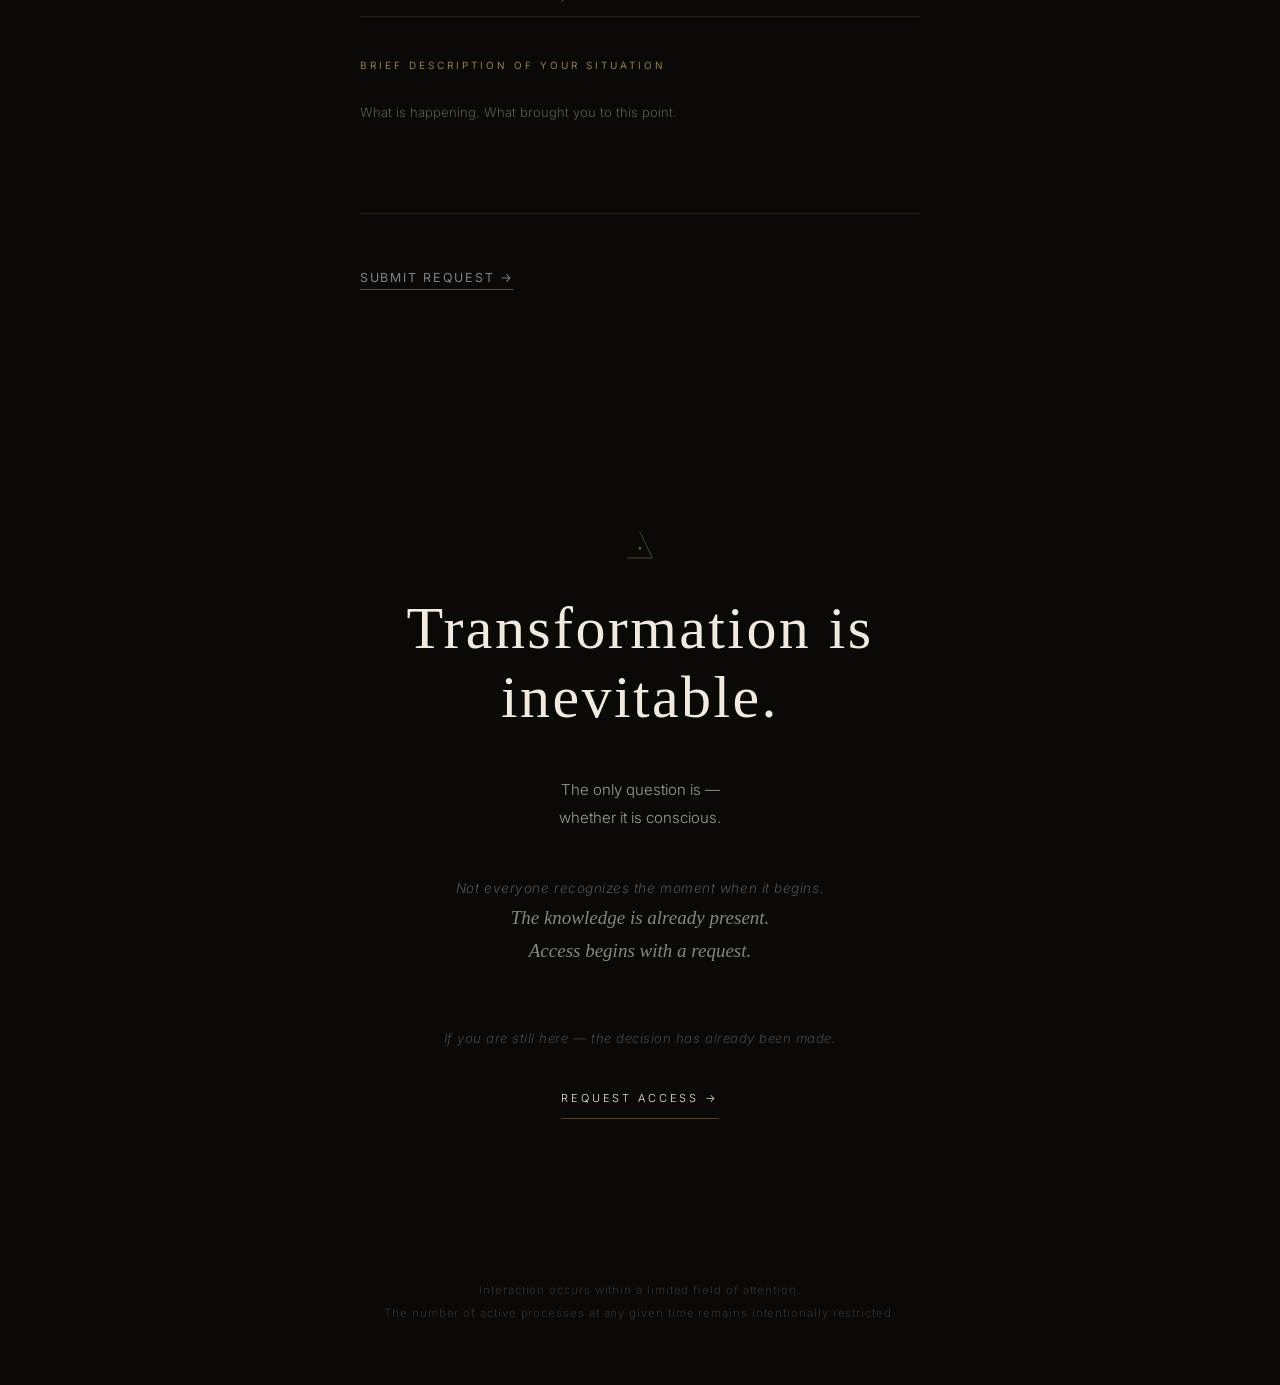
==== commit c52556ea: "Fix Core A logo: use polygon for correct orientation Co-Authored-By: Claude Opus 4.6 (1M context) <n" ====
--- a/Redesign_1/index.html
+++ b/Redesign_1/index.html
@@ -62,9 +62,9 @@
     <section id="hero">
         <canvas id="particles-canvas"></canvas>
         <div class="logo-header fade-in">
-          <svg xmlns="http://www.w3.org/2000/svg" viewBox="0 0 100 110" width="36" height="40">
-            <path d="M50 6 L94 98 L6 98" fill="none" stroke="#e8dcc8" stroke-width="2.8" stroke-linejoin="miter" stroke-linecap="square"/>
-            <circle cx="50" cy="63" r="5" fill="#e8dcc8"/>
+          <svg xmlns="http://www.w3.org/2000/svg" width="40" height="46" viewBox="0 0 80 92">
+            <polygon points="40,4 76,88 4,88" fill="none" stroke="#e8dcc8" stroke-width="3" stroke-linejoin="miter"/>
+            <circle cx="40" cy="58" r="5" fill="#e8dcc8"/>
           </svg>
         </div>
         <div class="hero-inner">
--- a/Redesign_1/style.css
+++ b/Redesign_1/style.css
@@ -706,12 +706,10 @@
 }
 
 .logo-header {
-  position: absolute;
-  top: 50%;
-  left: 50%;
-  transform: translate(-50%, -200px);
+  display: flex;
+  justify-content: center;
+  margin-bottom: 24px;
   opacity: 0.7;
-  z-index: 2;
 }
 
 .logo-seal {
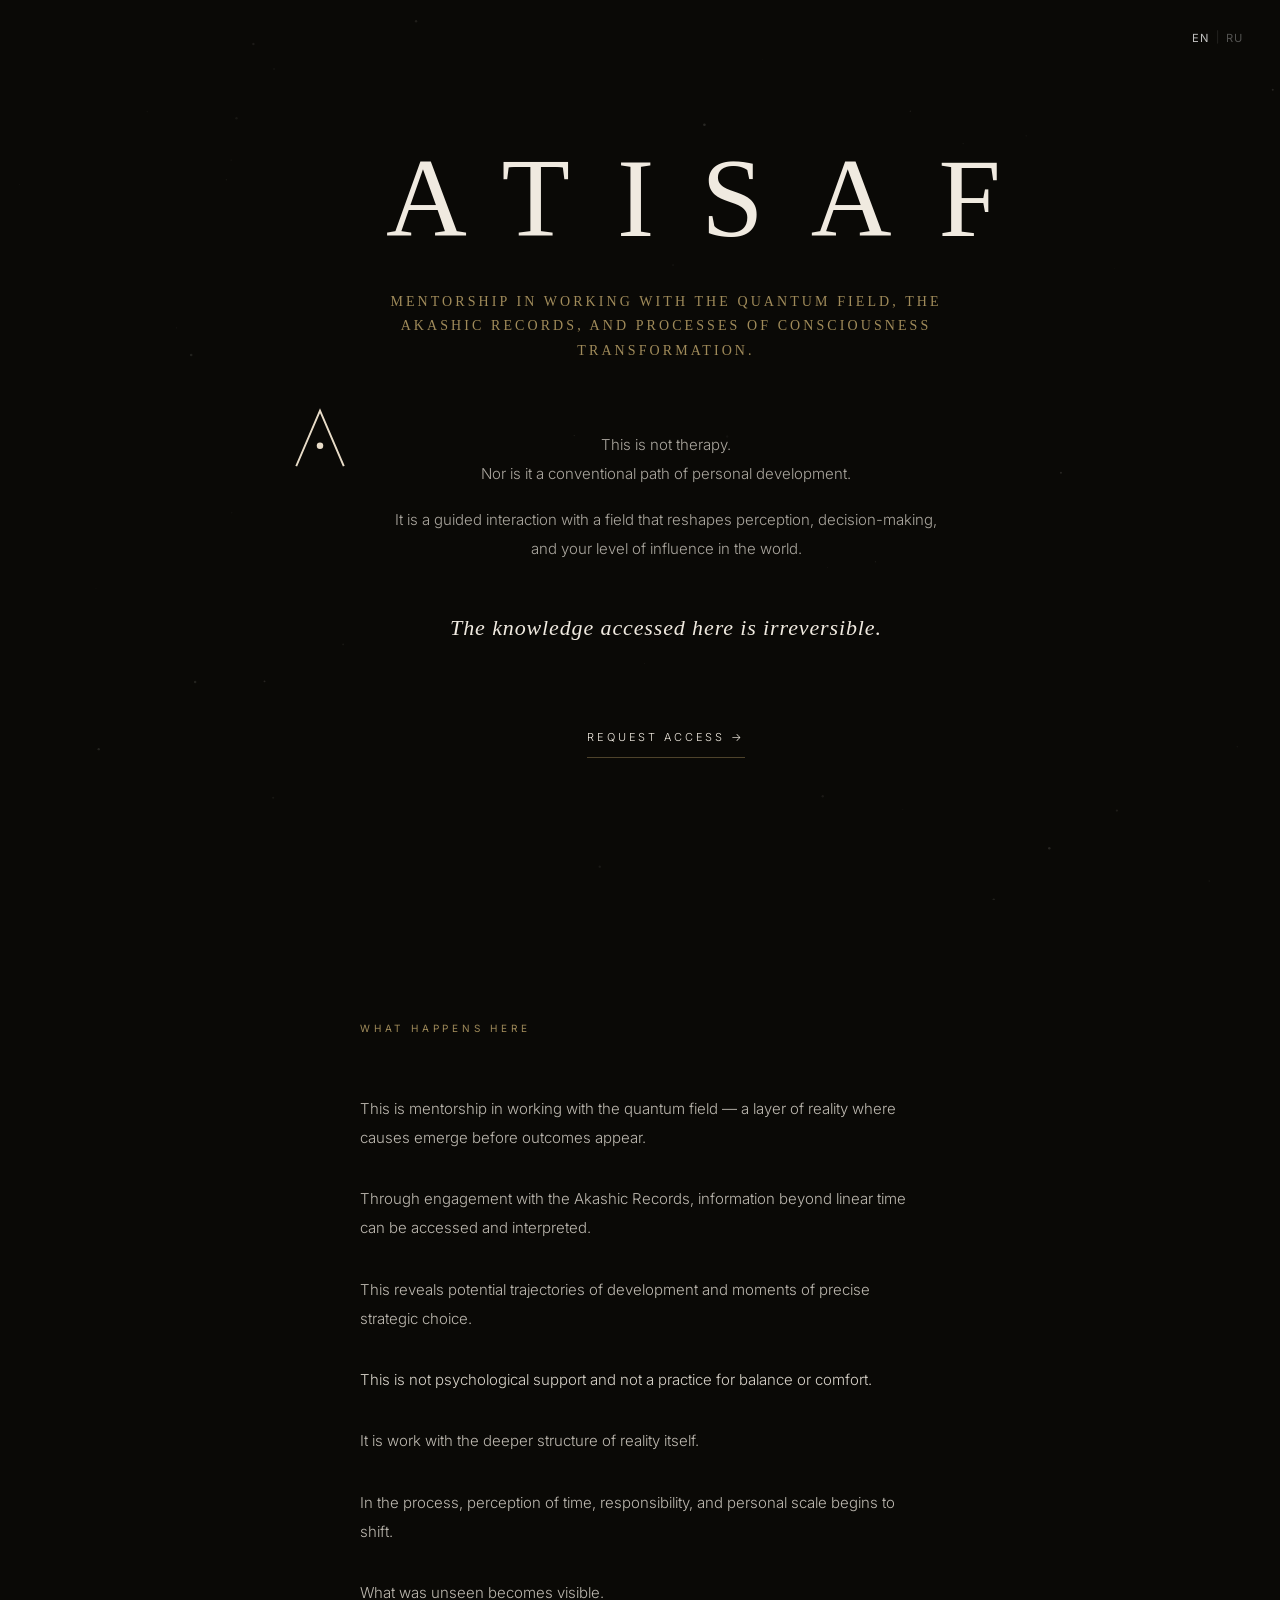
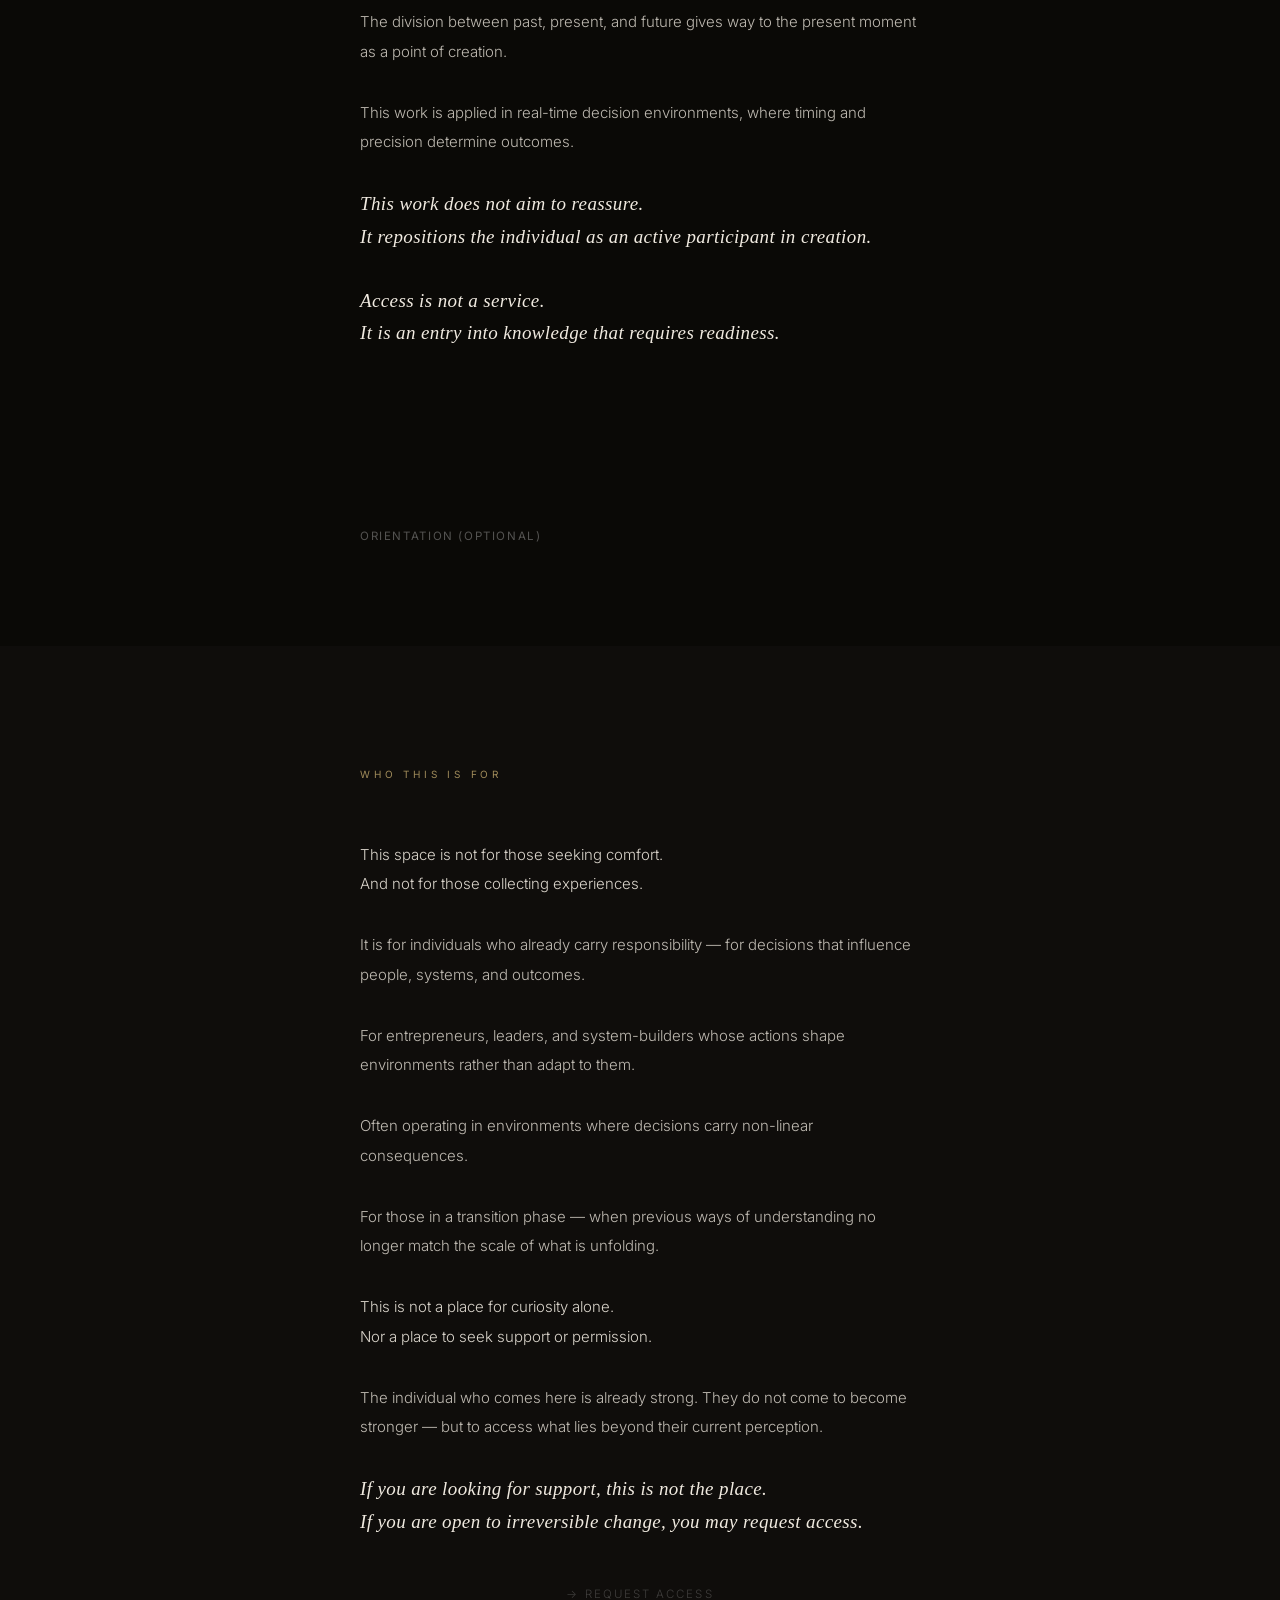
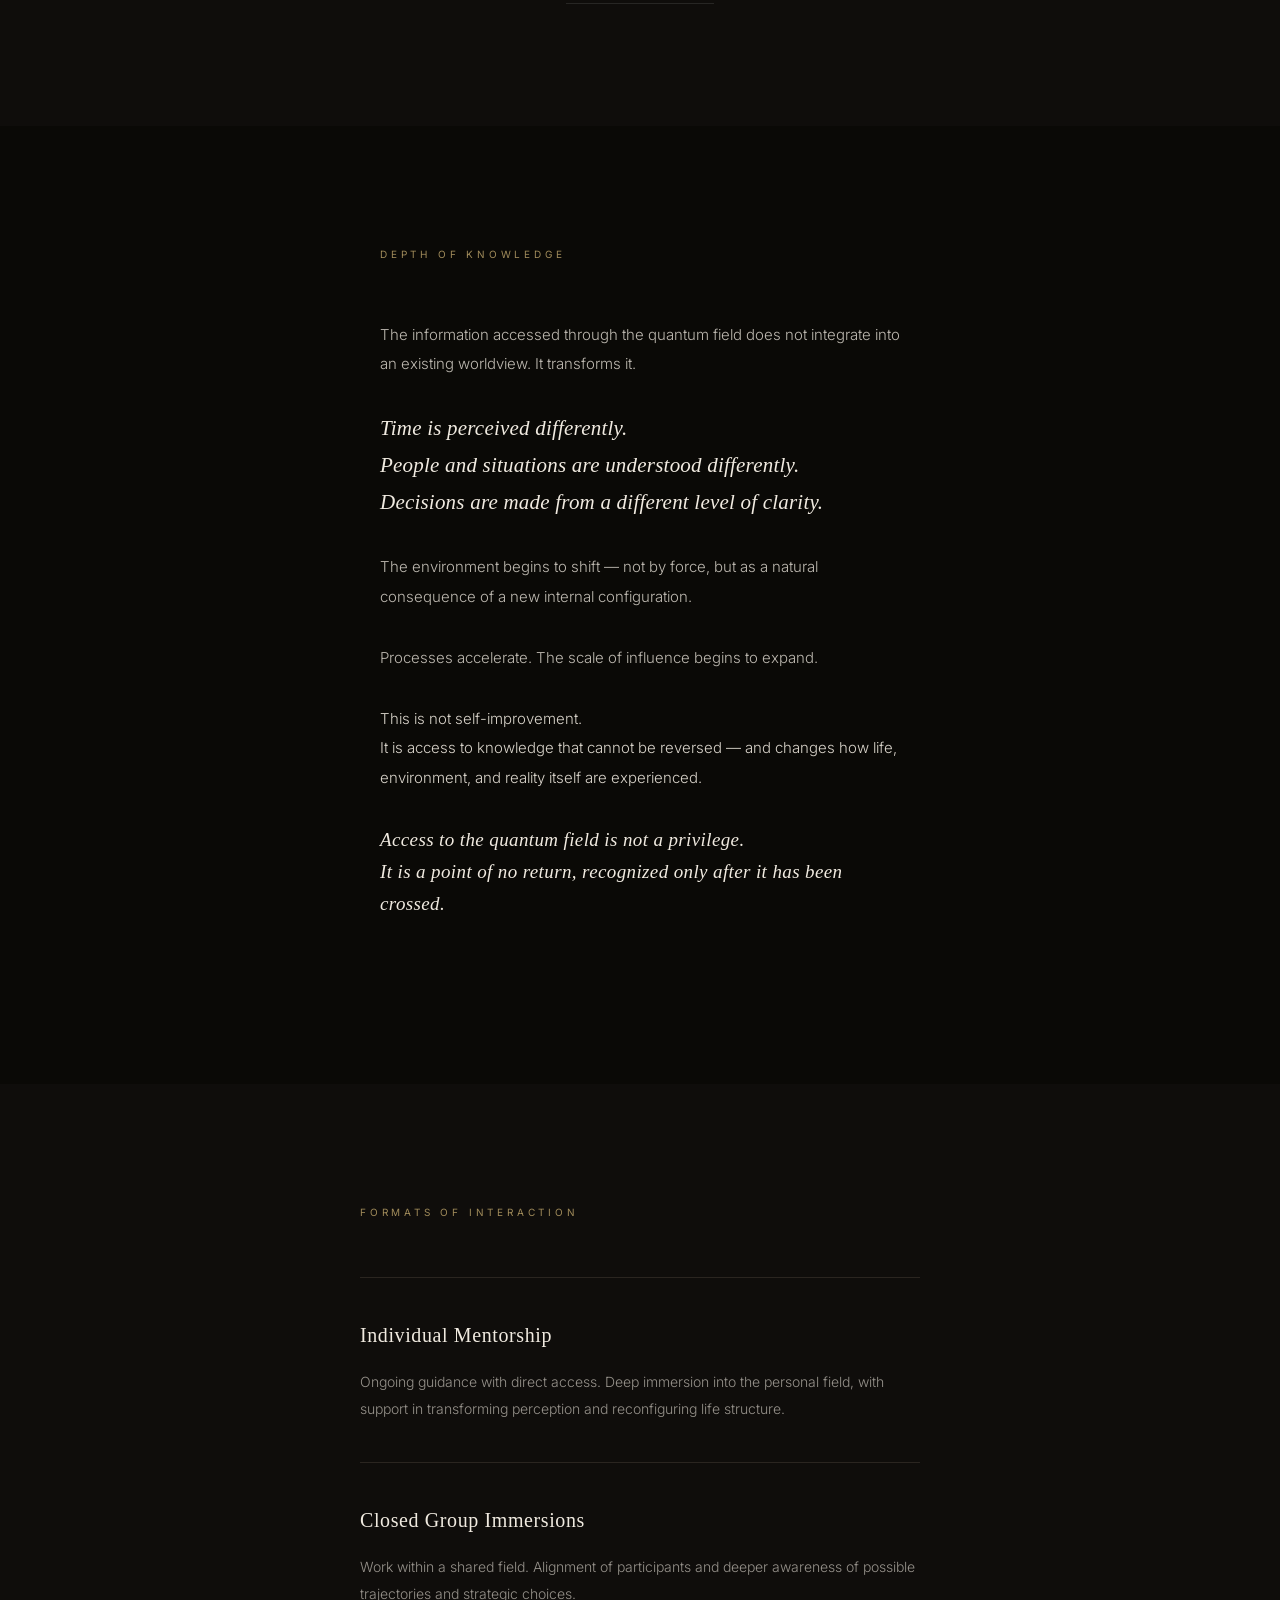
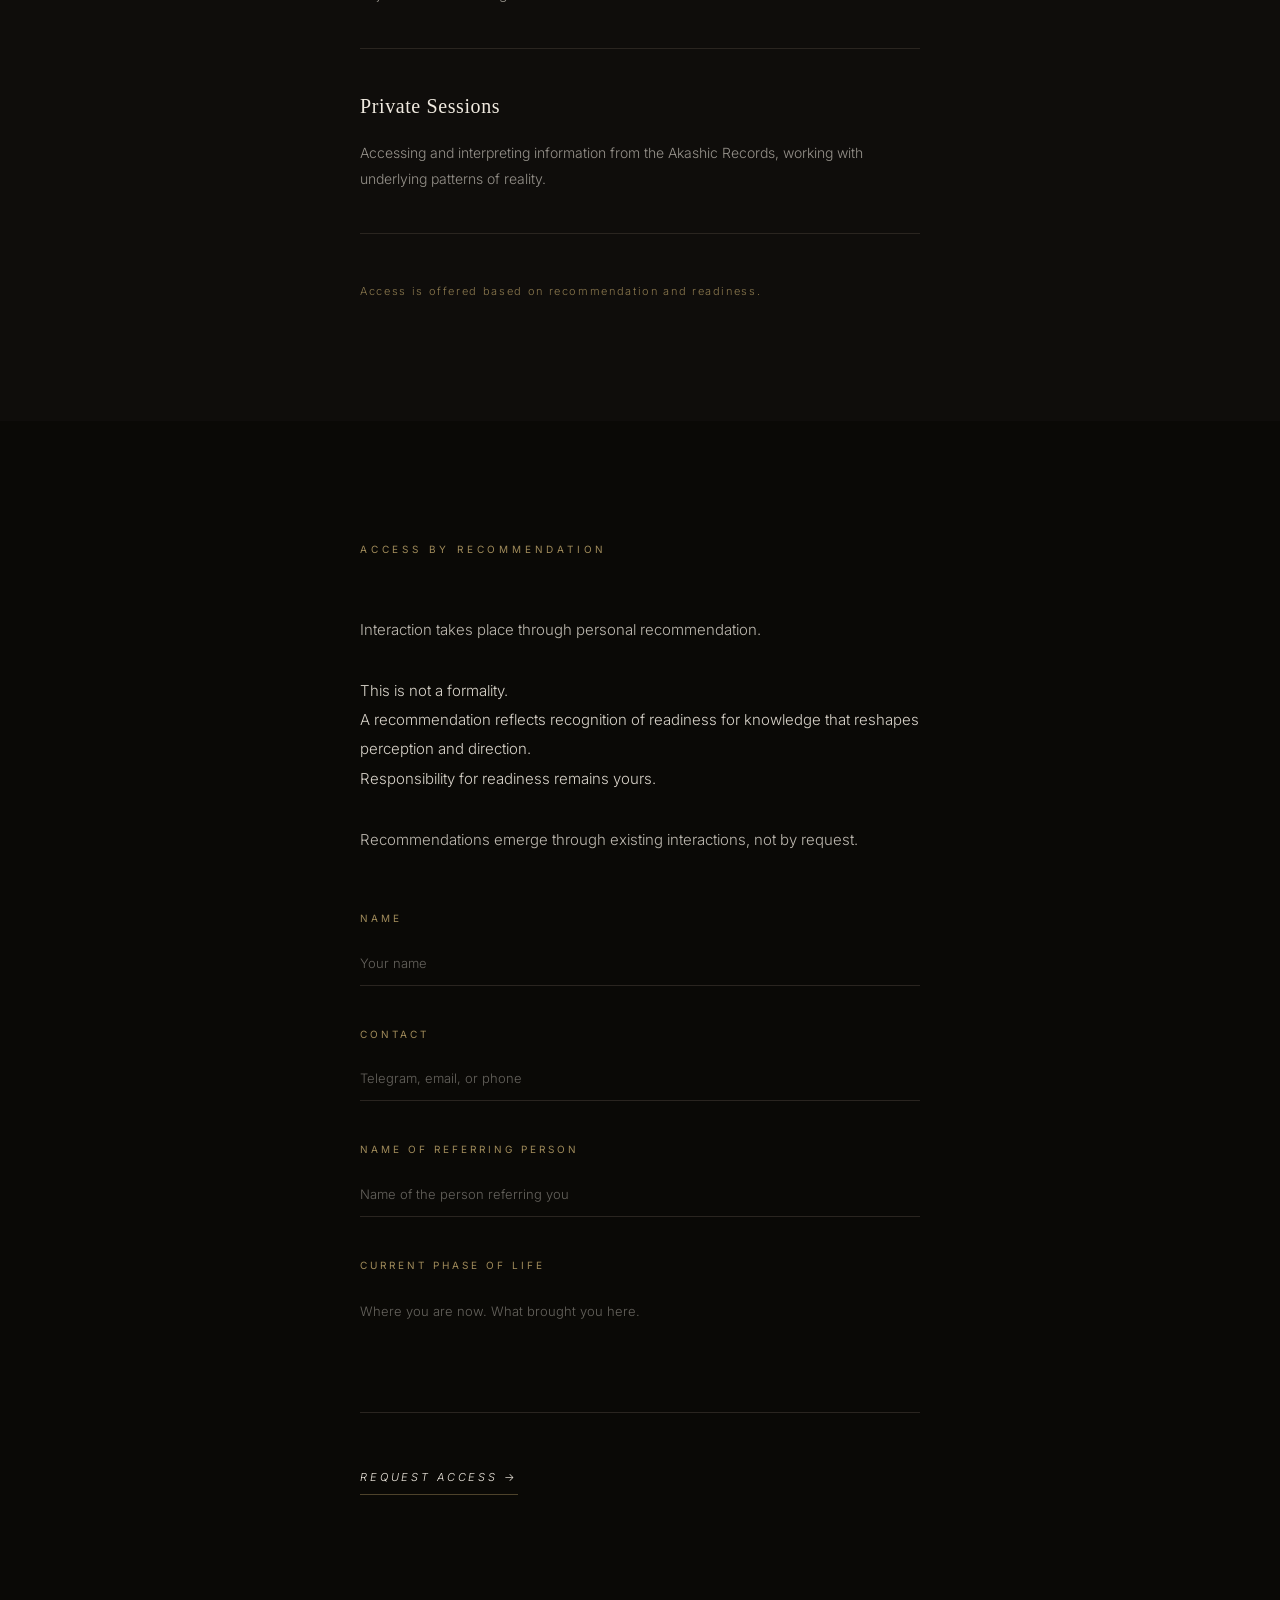
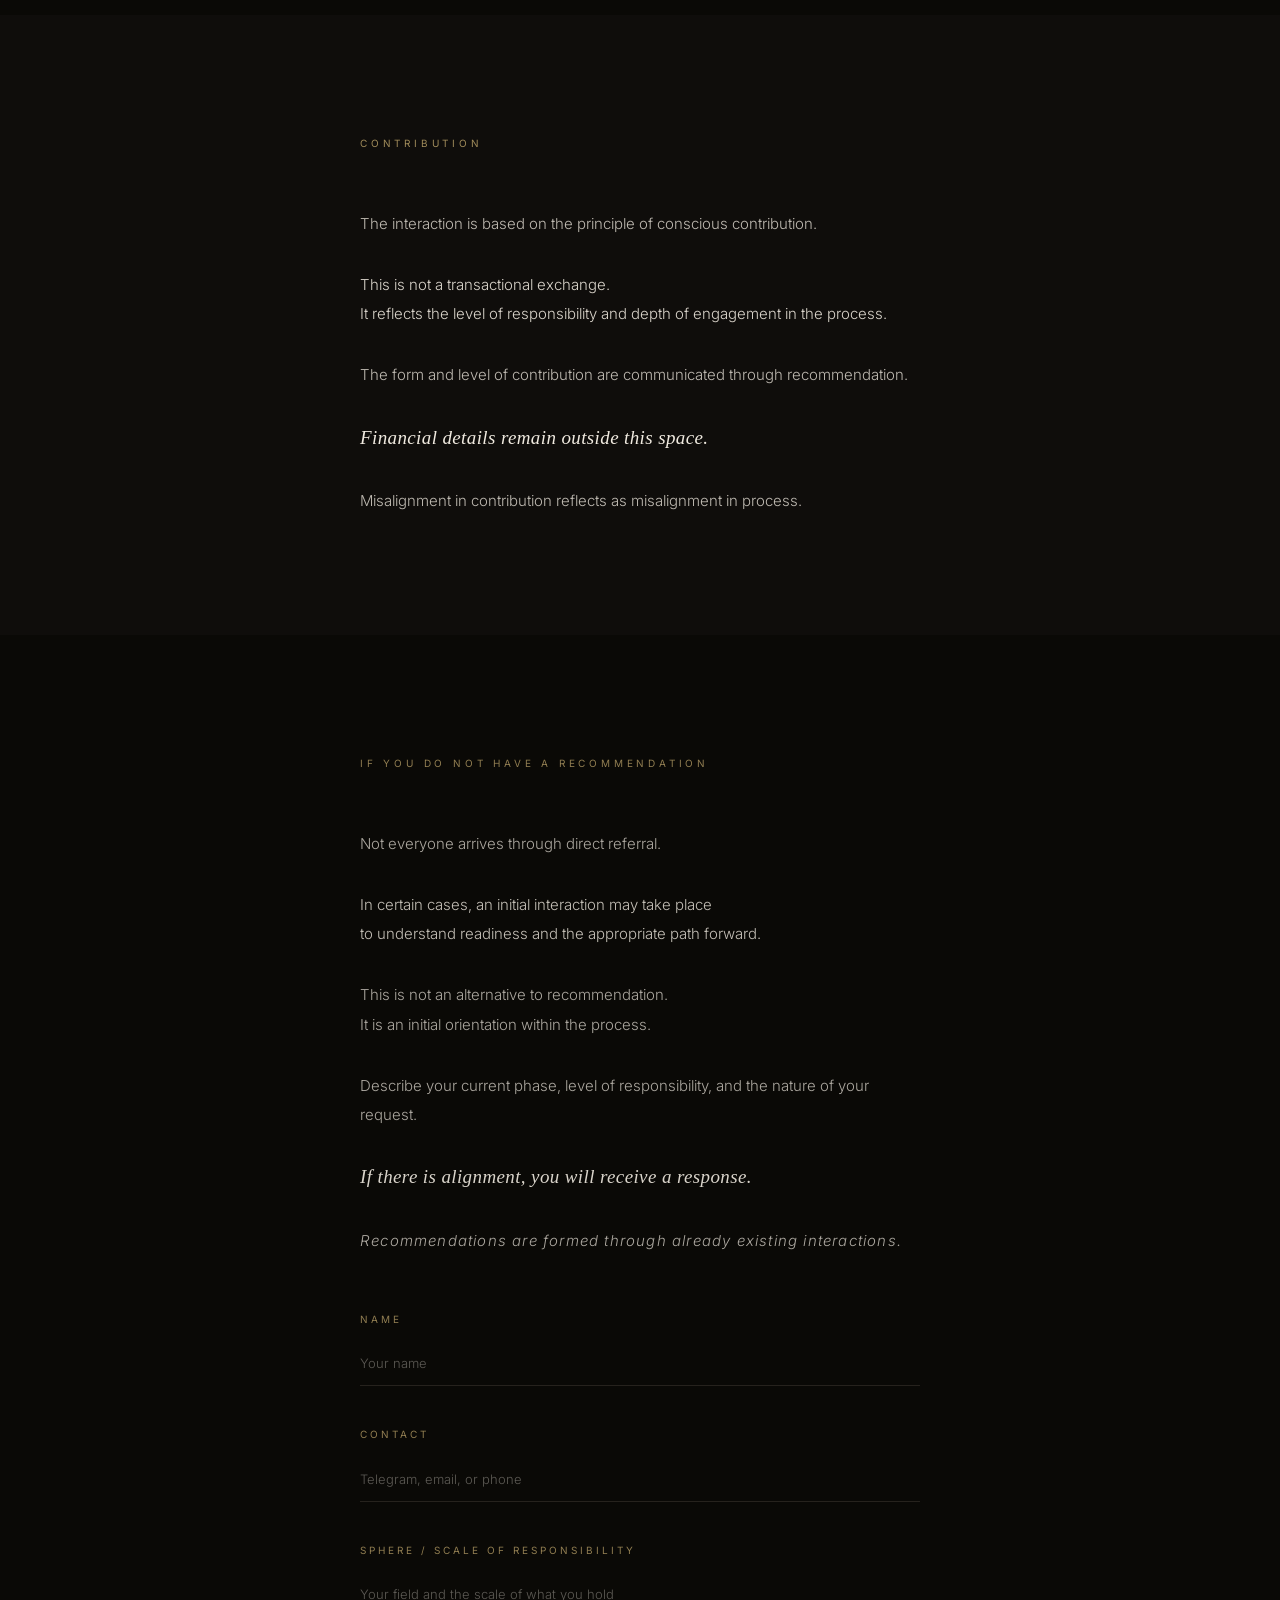
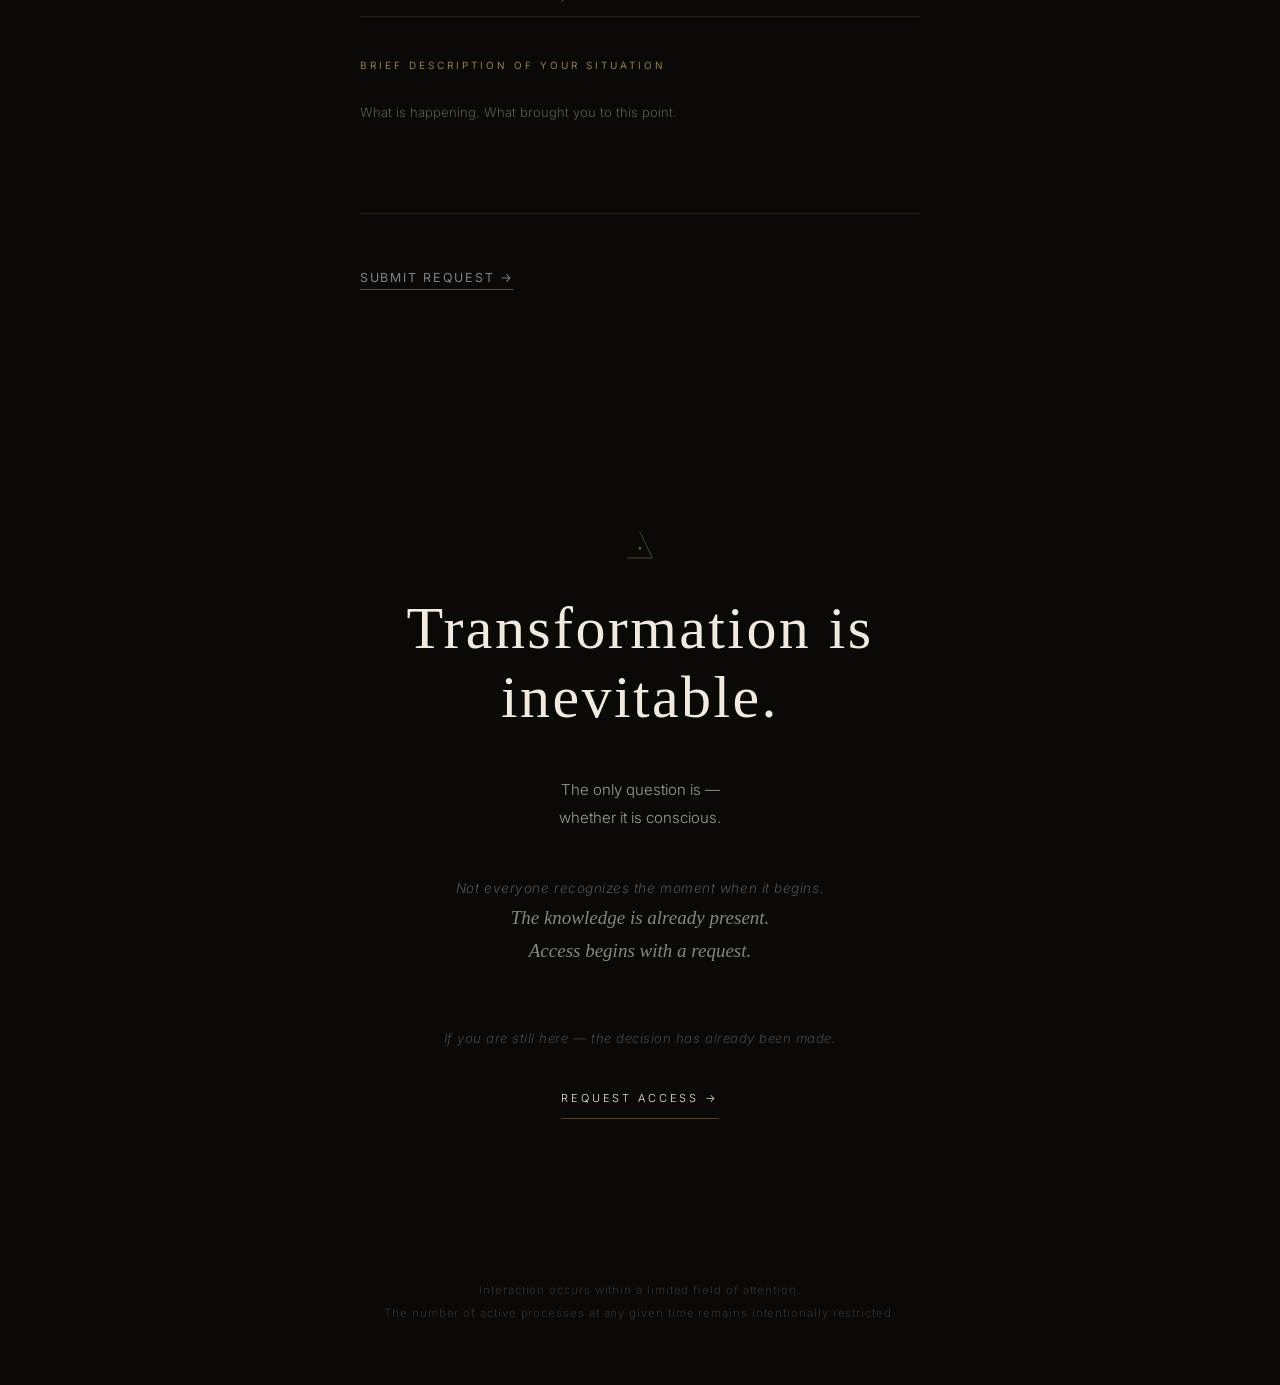
==== commit d4416e3c: "Fix Core A: use polyline to remove base, open triangle Co-Authored-By: Claude Opus 4.6 (1M context) " ====
--- a/Redesign_1/index.html
+++ b/Redesign_1/index.html
@@ -62,8 +62,8 @@
     <section id="hero">
         <canvas id="particles-canvas"></canvas>
         <div class="logo-header fade-in">
-          <svg xmlns="http://www.w3.org/2000/svg" width="40" height="46" viewBox="0 0 80 92">
-            <polygon points="40,4 76,88 4,88" fill="none" stroke="#e8dcc8" stroke-width="3" stroke-linejoin="miter"/>
+          <svg xmlns="http://www.w3.org/2000/svg" width="52" height="60" viewBox="0 0 80 92">
+            <polyline points="4,88 40,4 76,88" fill="none" stroke="#e8dcc8" stroke-width="3" stroke-linejoin="miter" stroke-linecap="square"/>
             <circle cx="40" cy="58" r="5" fill="#e8dcc8"/>
           </svg>
         </div>
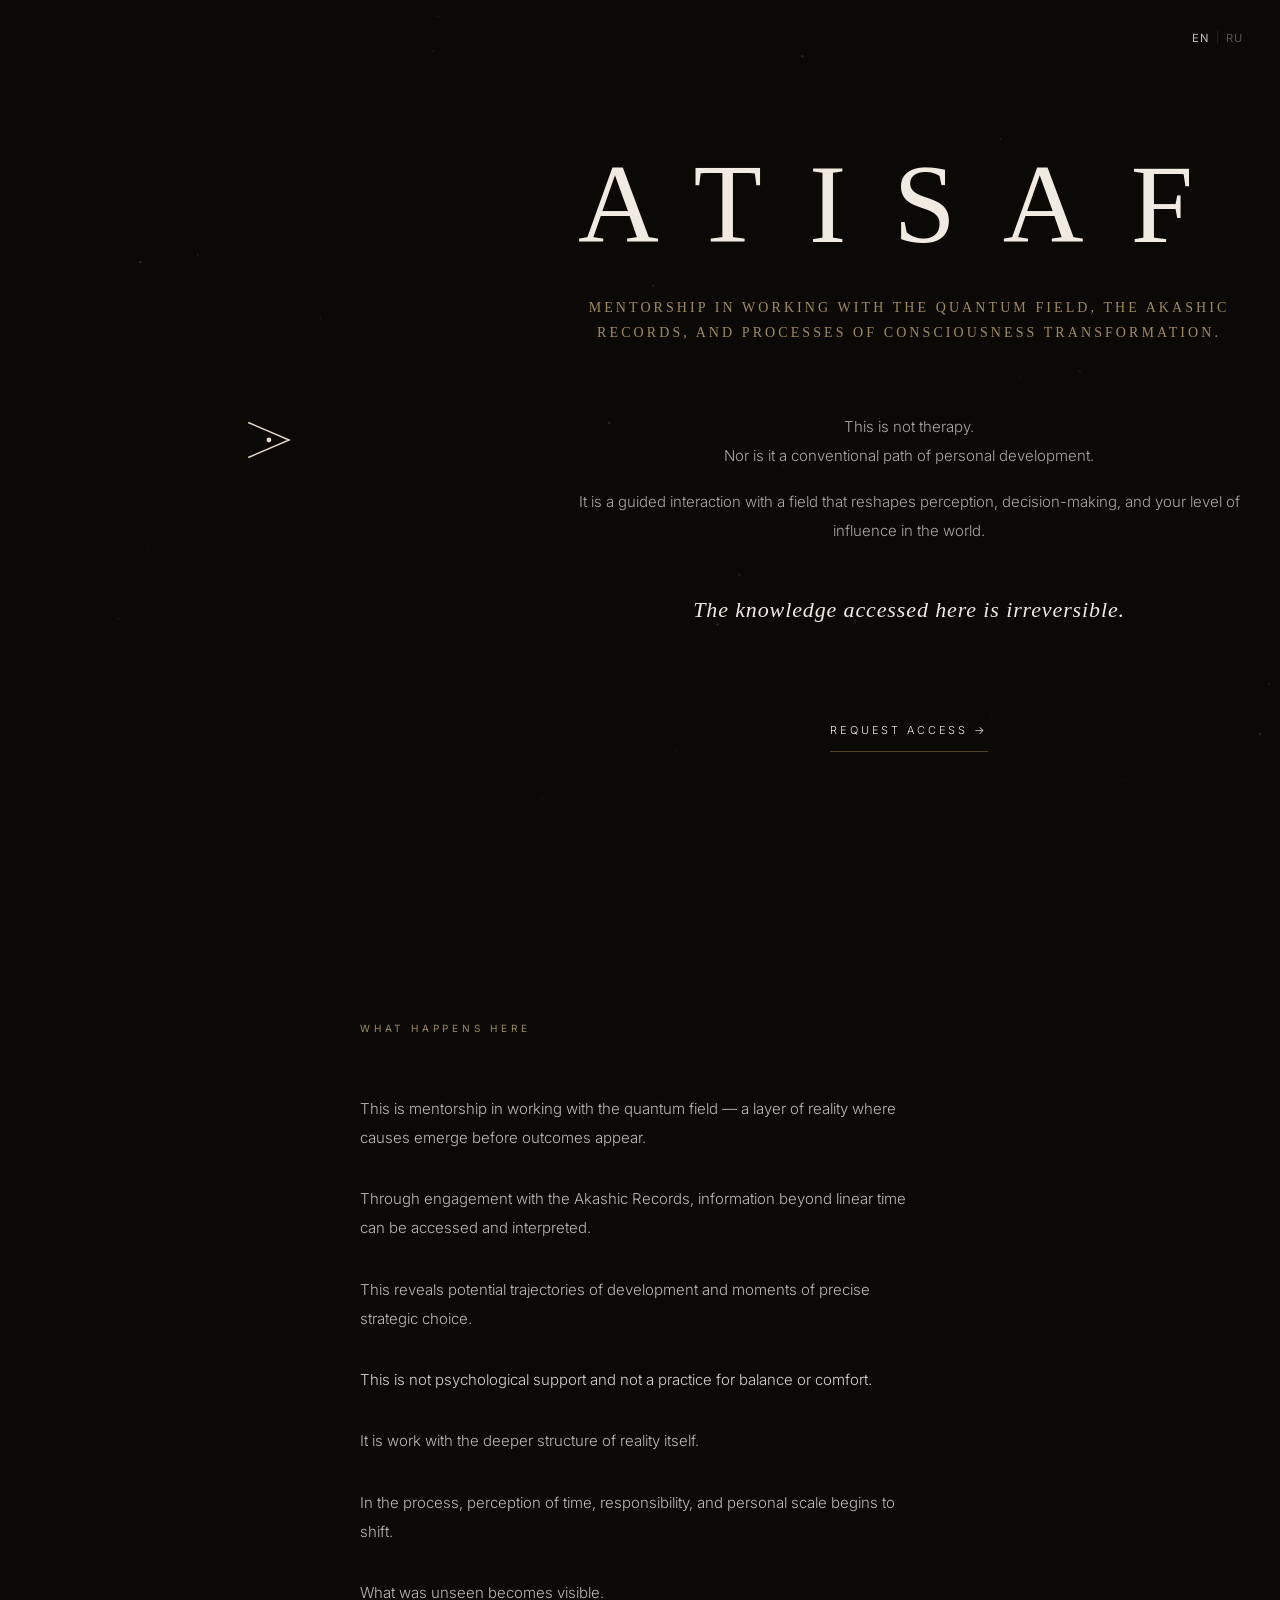
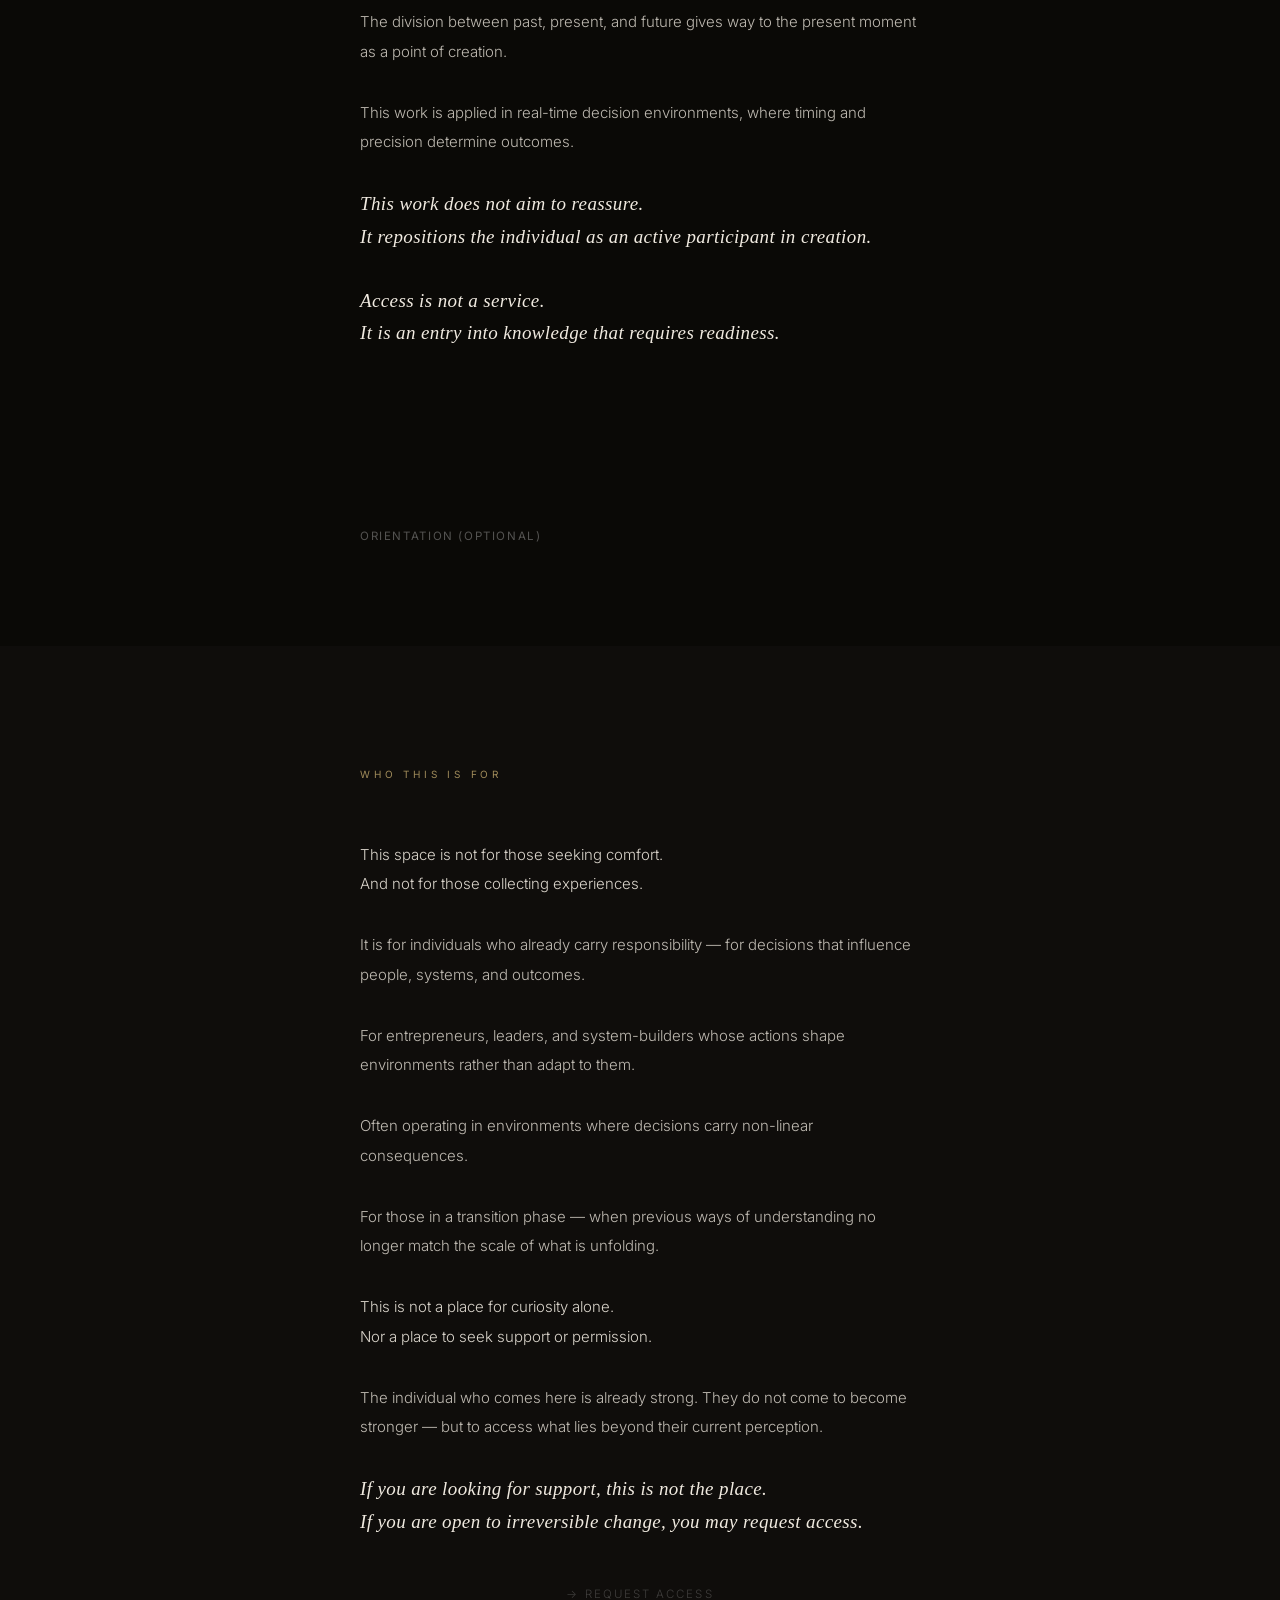
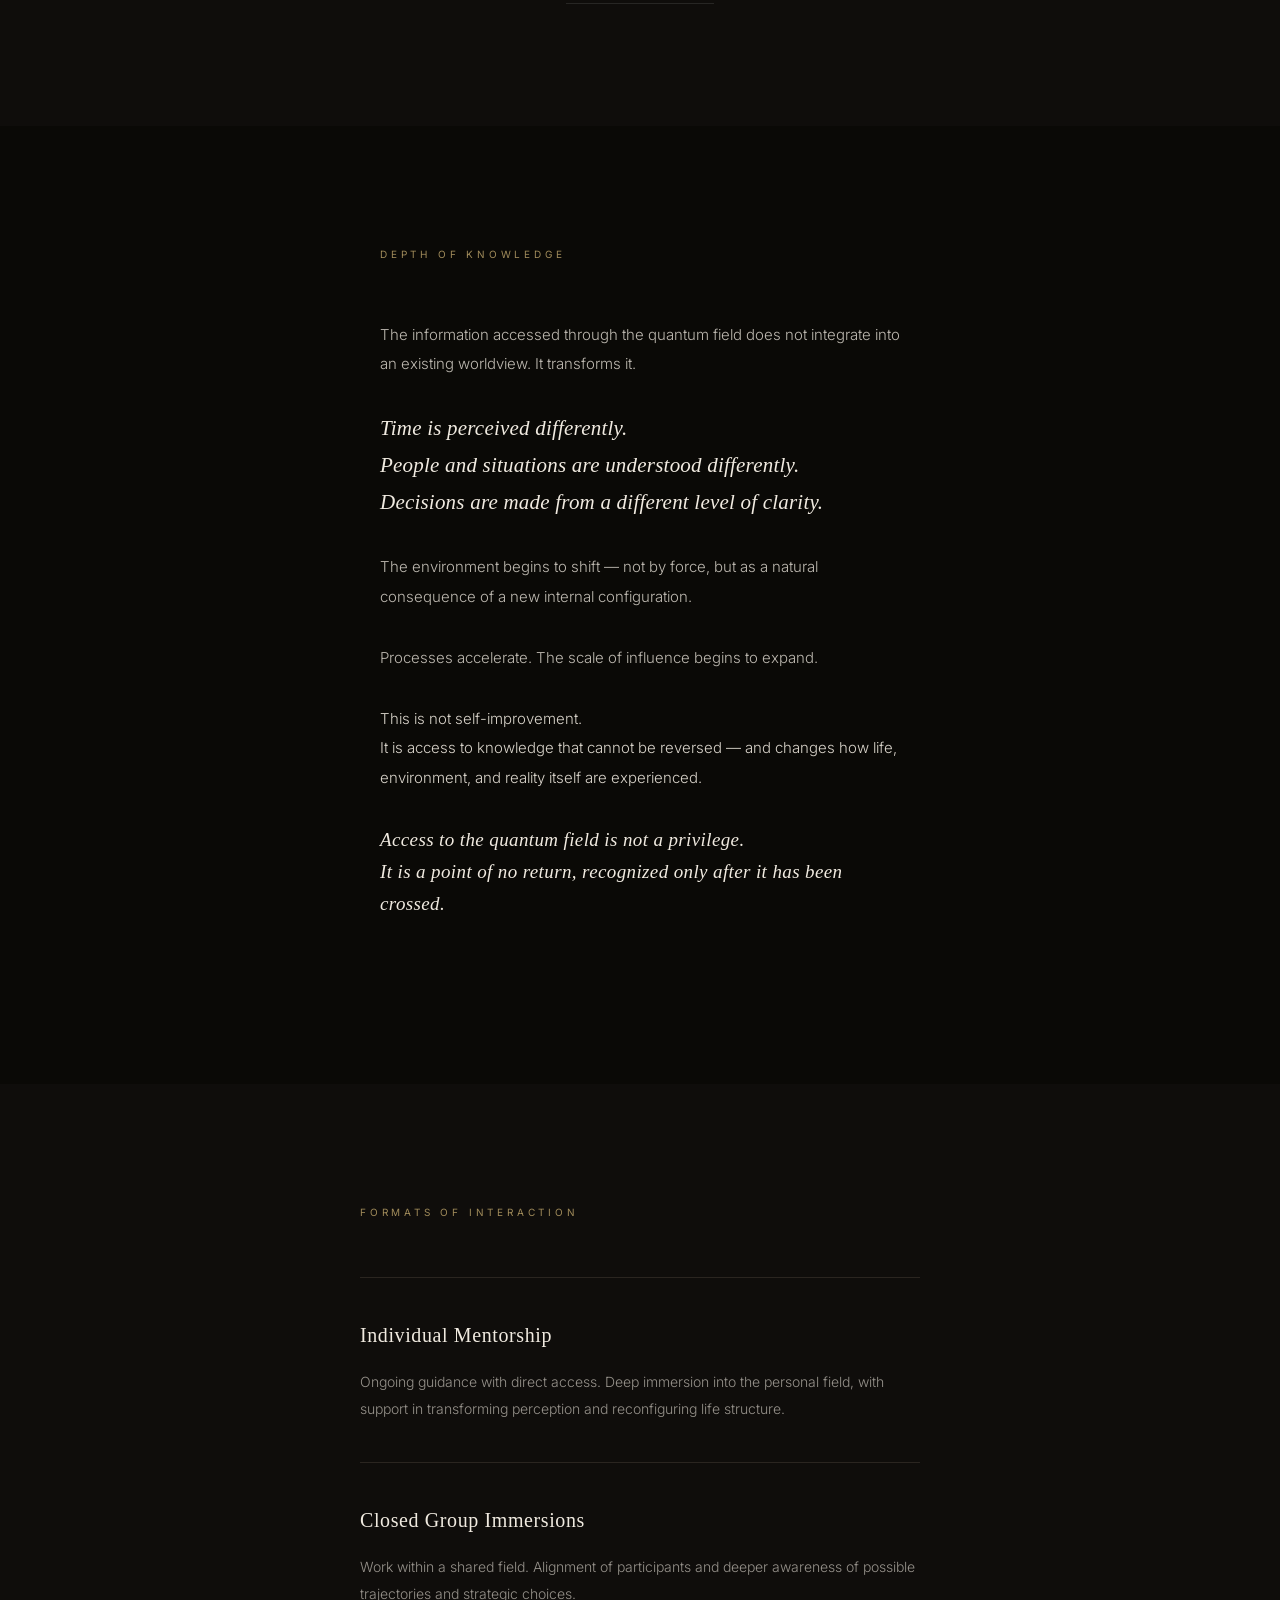
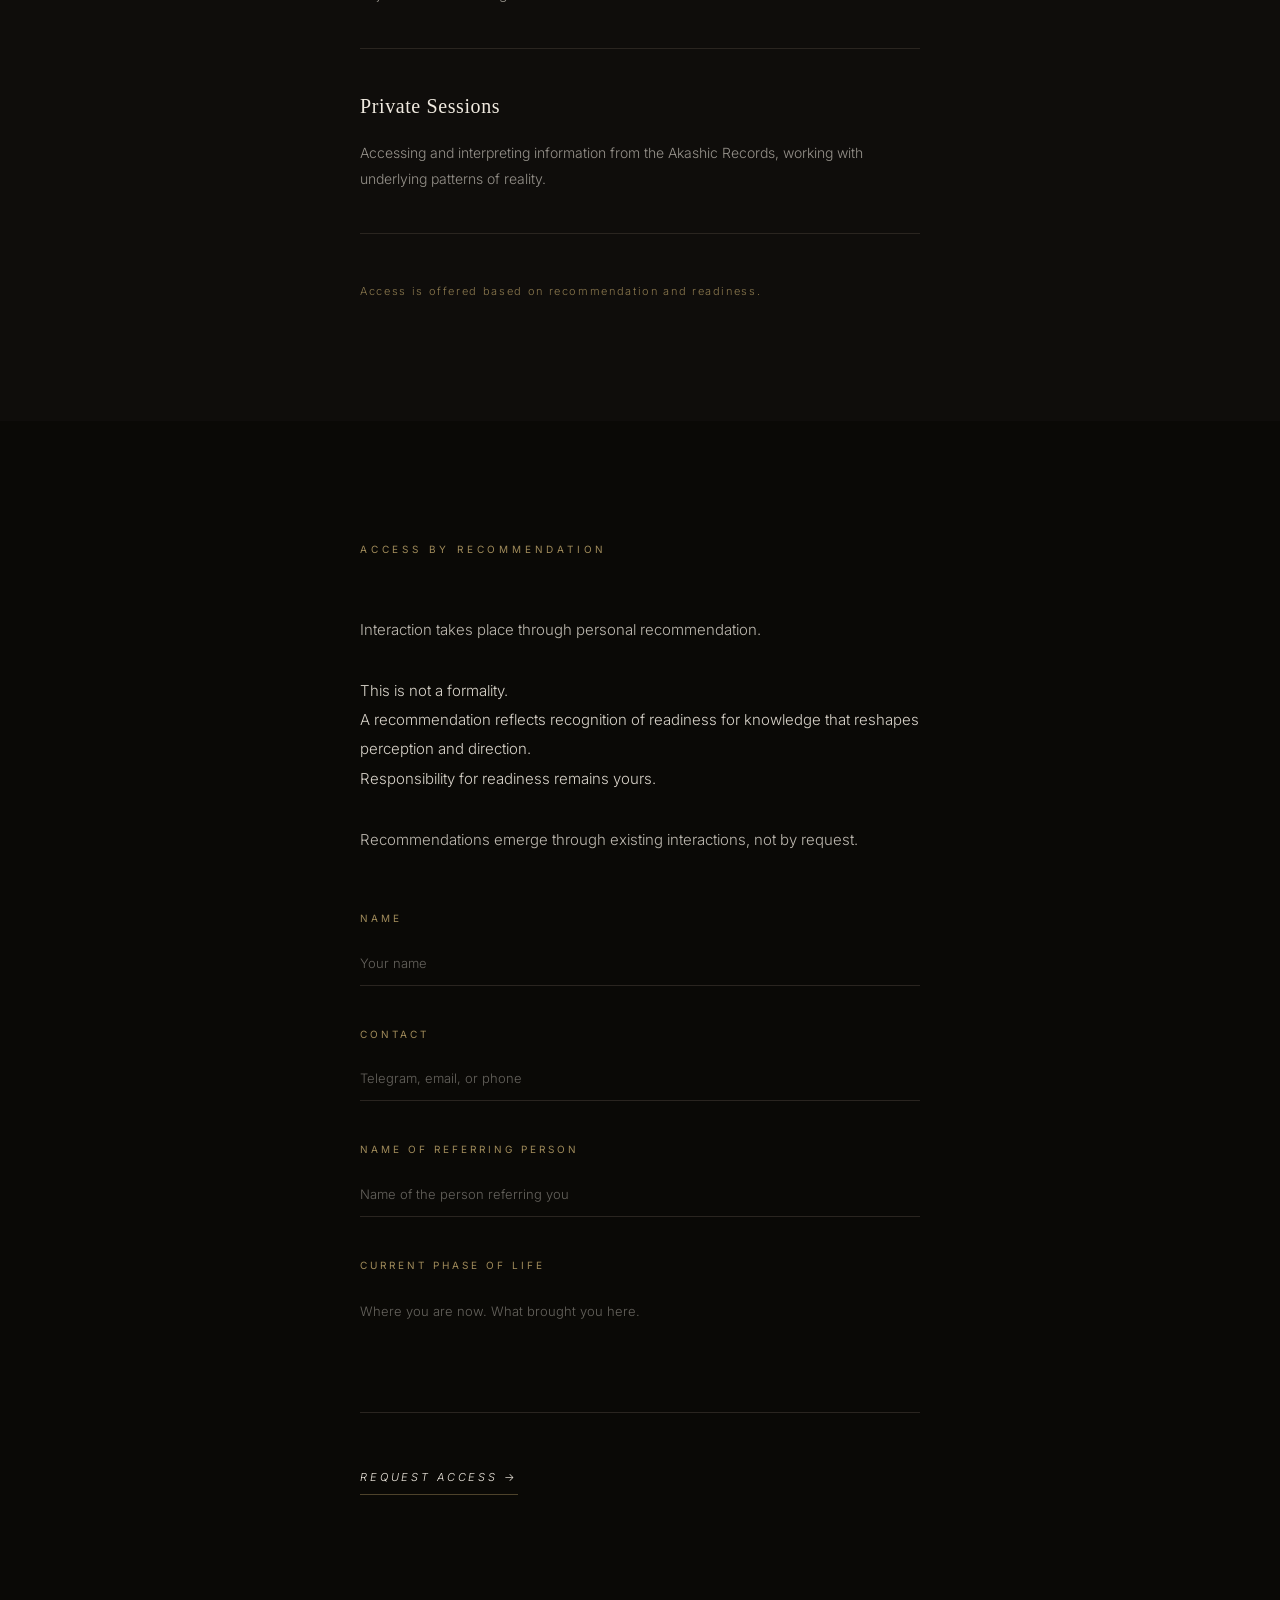
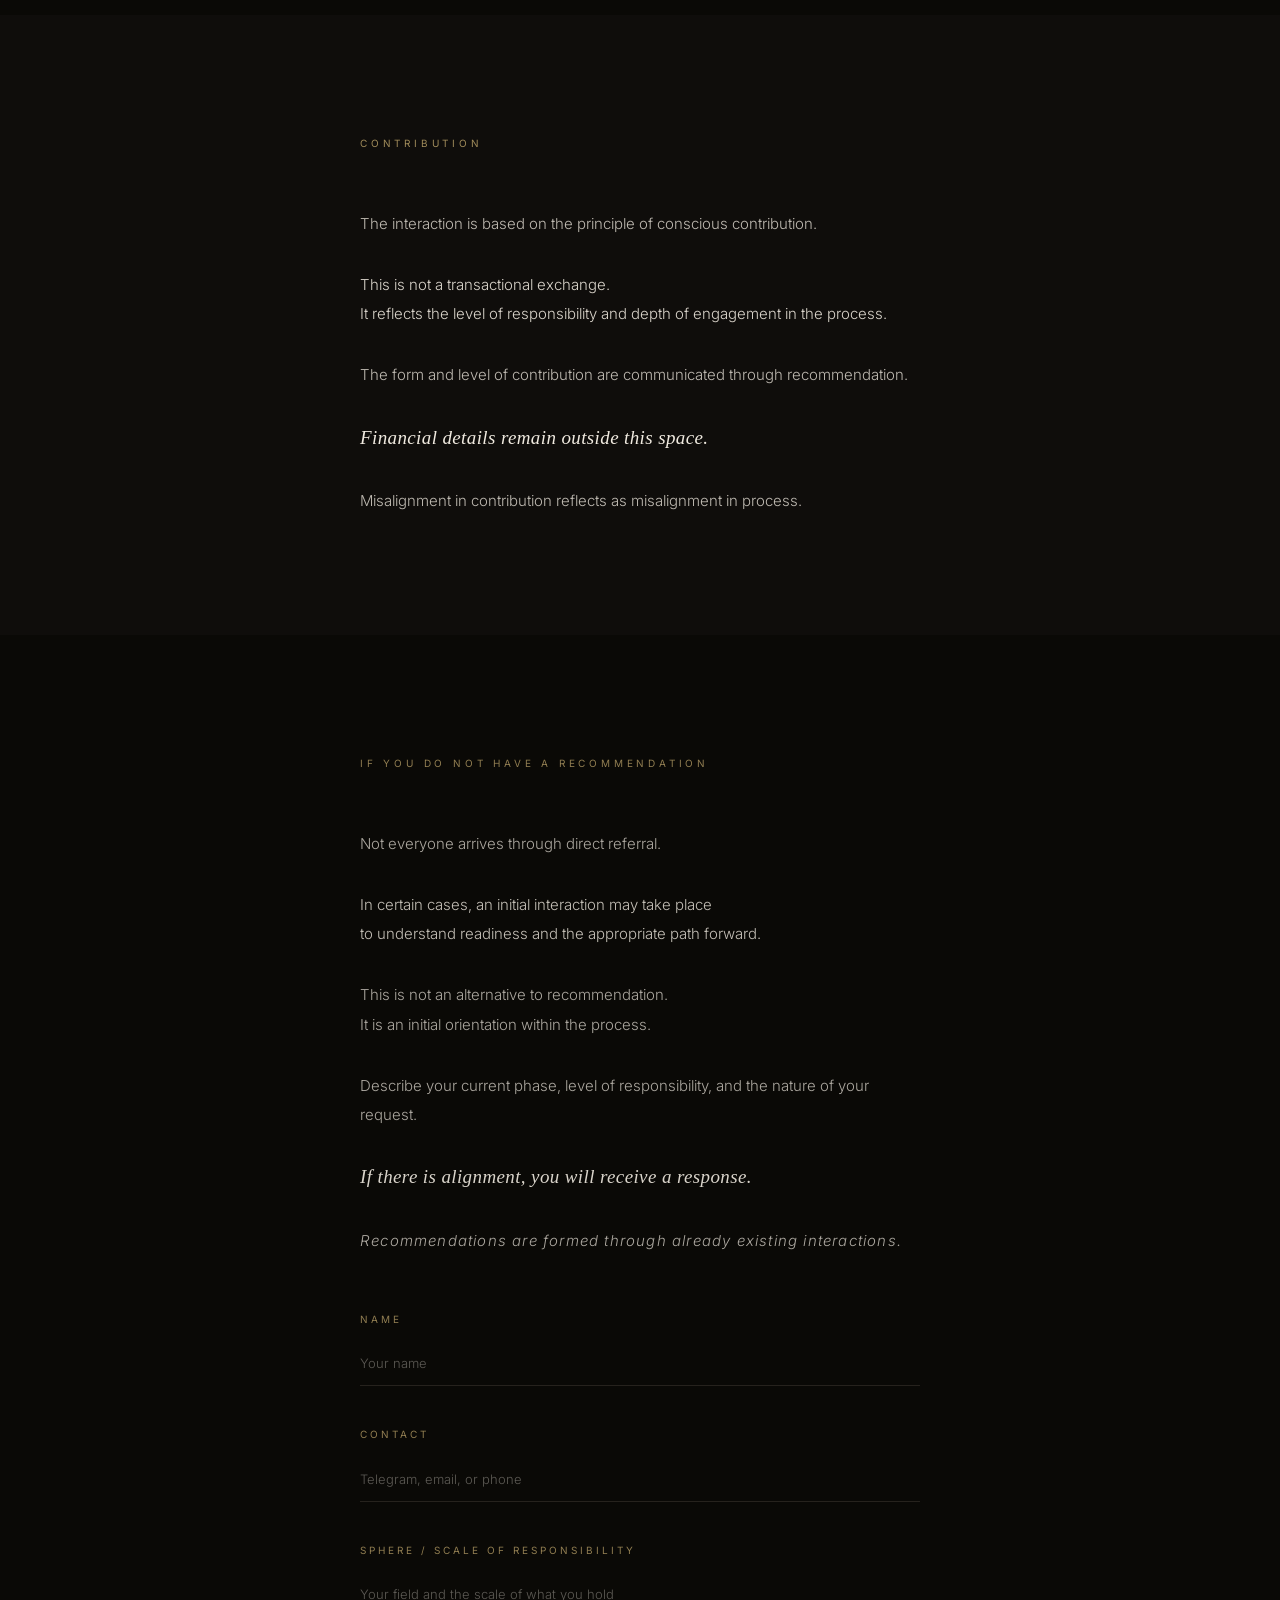
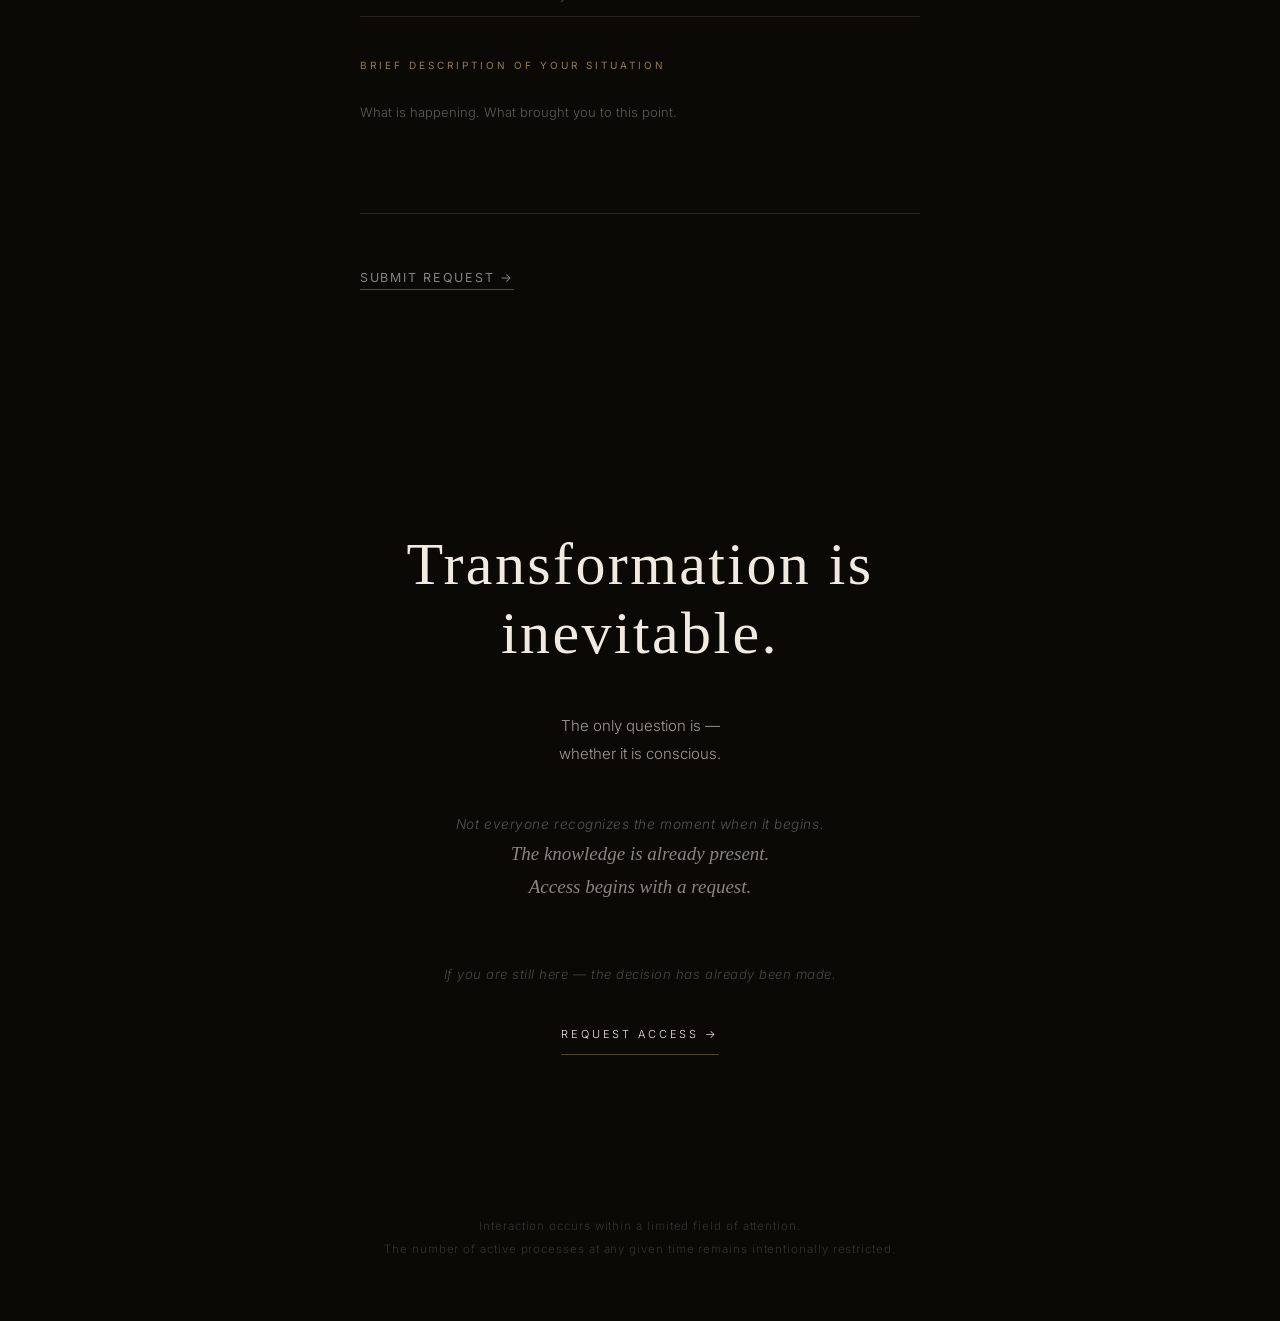
==== commit fd4e57c3: "Force update: logo tilted right cx=46, favicon same direction Co-Authored-By: Claude Opus 4.6 (1M co" ====
--- a/Redesign_1/index.html
+++ b/Redesign_1/index.html
@@ -9,11 +9,11 @@
     <meta property="og:description" content="A private space for working with perception, decision-making, and the deeper structure of reality.">
     <meta property="og:type" content="website">
     <meta property="og:url" content="https://dimyanusa.github.io/2_project/Redesign_1/">
-    <meta property="og:image" content="/og-image-en.png">
+    <meta property="og:image" content="https://dimyanusa.github.io/2_project/Redesign_1/og-image-en.png">
     <meta property="og:image:width" content="1200">
     <meta property="og:image:height" content="630">
     <meta name="twitter:card" content="summary_large_image">
-    <meta name="twitter:image" content="/og-image-en.png">
+    <meta name="twitter:image" content="https://dimyanusa.github.io/2_project/Redesign_1/og-image-en.png">
     <title>Quantum Field Mentorship | Akashic Records &amp; Consciousness Work</title>
     <link rel="icon" type="image/svg+xml" href="/favicon.svg">
     <link rel="shortcut icon" href="/favicon.svg">
@@ -62,9 +62,9 @@
     <section id="hero">
         <canvas id="particles-canvas"></canvas>
         <div class="logo-header fade-in">
-          <svg xmlns="http://www.w3.org/2000/svg" width="52" height="60" viewBox="0 0 80 92">
-            <polyline points="4,88 40,4 76,88" fill="none" stroke="#e8dcc8" stroke-width="3" stroke-linejoin="miter" stroke-linecap="square"/>
-            <circle cx="40" cy="58" r="5" fill="#e8dcc8"/>
+          <svg xmlns="http://www.w3.org/2000/svg" width="44" height="44" viewBox="0 0 92 80">
+            <polyline points="4,76 88,40 4,4" fill="none" stroke="#e8dcc8" stroke-width="3" stroke-linejoin="miter" stroke-linecap="square"/>
+            <circle cx="46" cy="40" r="5" fill="#e8dcc8"/>
           </svg>
         </div>
         <div class="hero-inner">
@@ -331,12 +331,6 @@
     ══════════════════════════════════════ -->
     <section id="final">
         <div class="final-inner fade-in">
-            <div class="logo-seal fade-in">
-              <svg xmlns="http://www.w3.org/2000/svg" viewBox="0 0 100 110" width="28" height="32">
-                <path d="M50 6 L94 98 L6 98" fill="none" stroke="rgba(232,220,200,0.35)" stroke-width="2.8" stroke-linejoin="miter" stroke-linecap="square"/>
-                <circle cx="50" cy="63" r="5" fill="rgba(232,220,200,0.35)"/>
-              </svg>
-            </div>
             <p class="final-title" data-i18n="finalTitle">Transformation is inevitable.</p>
             <p class="final-sub" data-i18n="finalSub">The only question is —<br>whether it is conscious.</p>
             <p class="final-extra" data-i18n="finalExtra">Not everyone recognizes the moment when it begins.</p>
--- a/Redesign_1/style.css
+++ b/Redesign_1/style.css
@@ -128,9 +128,15 @@
 }
 
 .hero-inner {
+    width: 100%;
+    max-width: 760px;
+    margin: 0 auto;
+    text-align: center;
+    display: flex;
+    flex-direction: column;
+    align-items: center;
     position: relative;
     z-index: 1;
-    max-width: 640px;
     padding: 80px 40px;
 }
 
@@ -708,8 +714,12 @@
 .logo-header {
   display: flex;
   justify-content: center;
-  margin-bottom: 24px;
-  opacity: 0.7;
+  align-items: center;
+  width: 100%;
+  margin-bottom: 20px;
+  opacity: 0.75;
+  z-index: 2;
+  position: relative;
 }
 
 .logo-seal {
